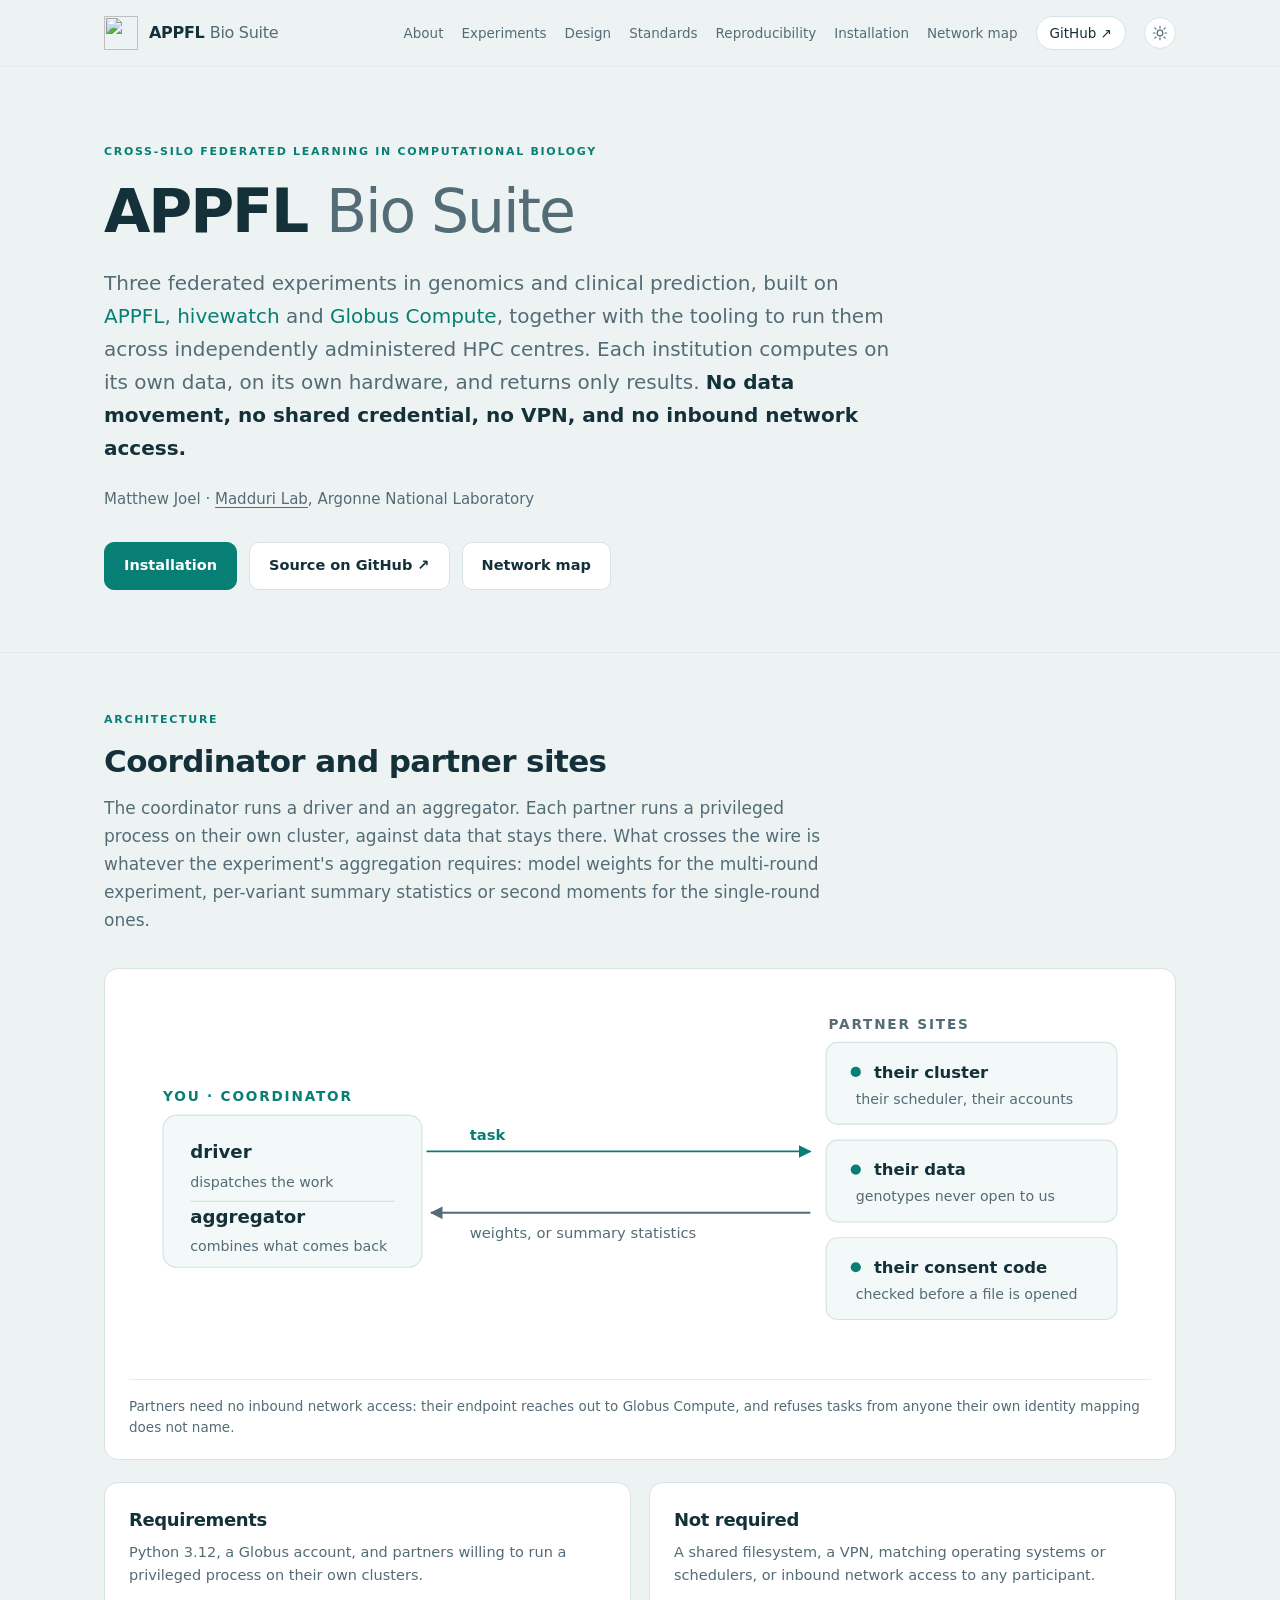
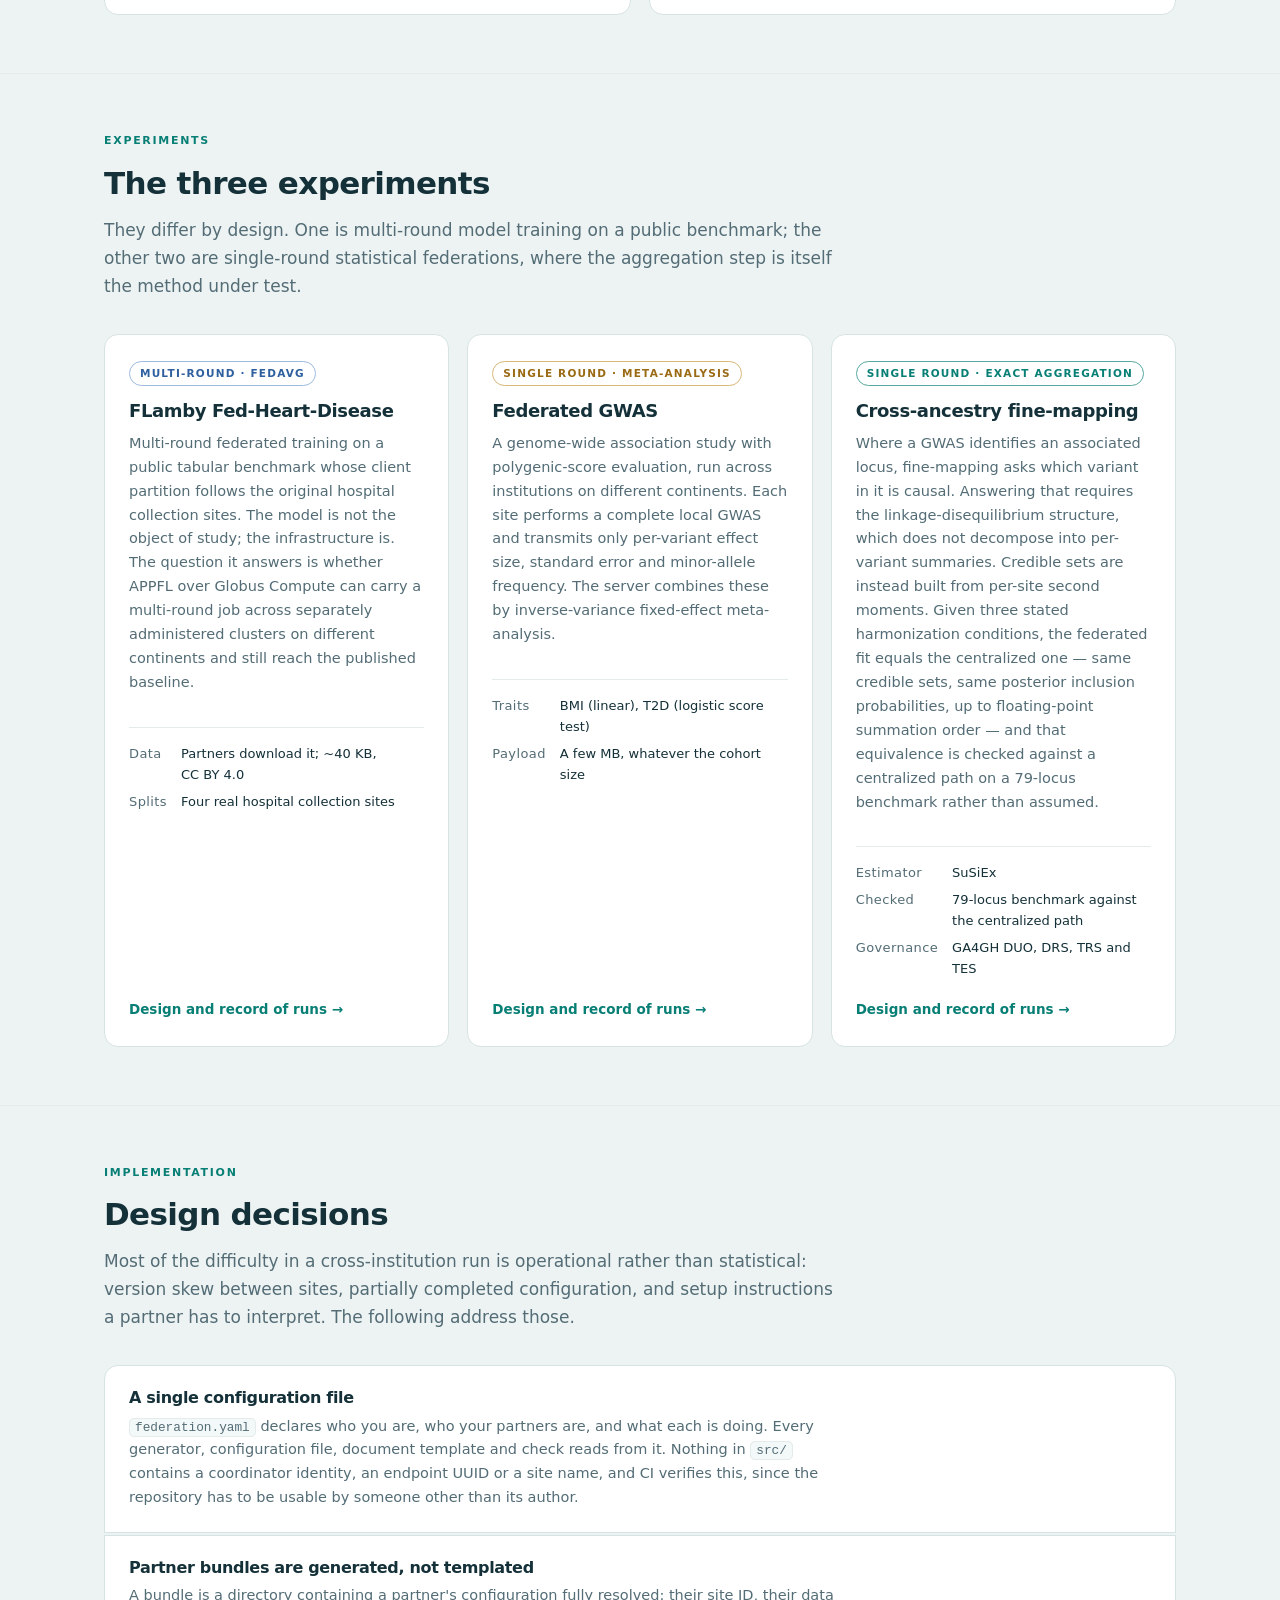
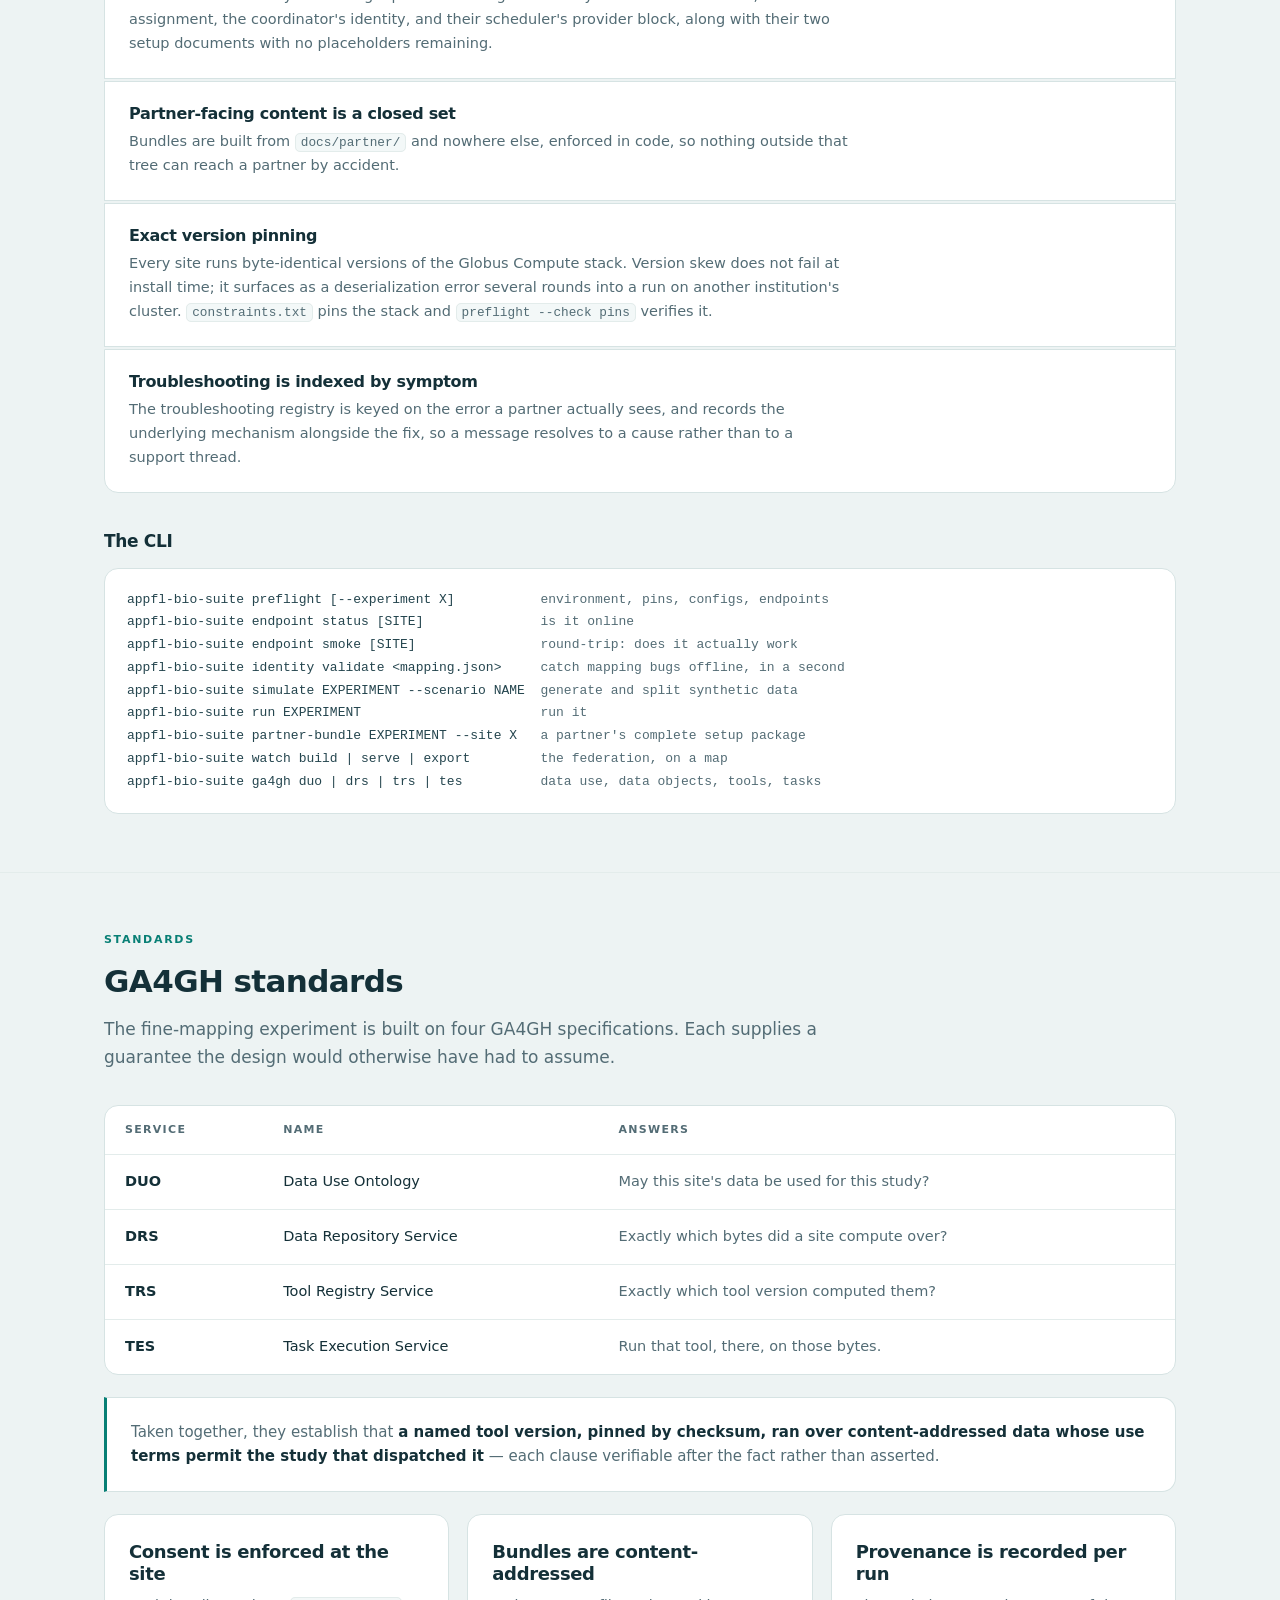
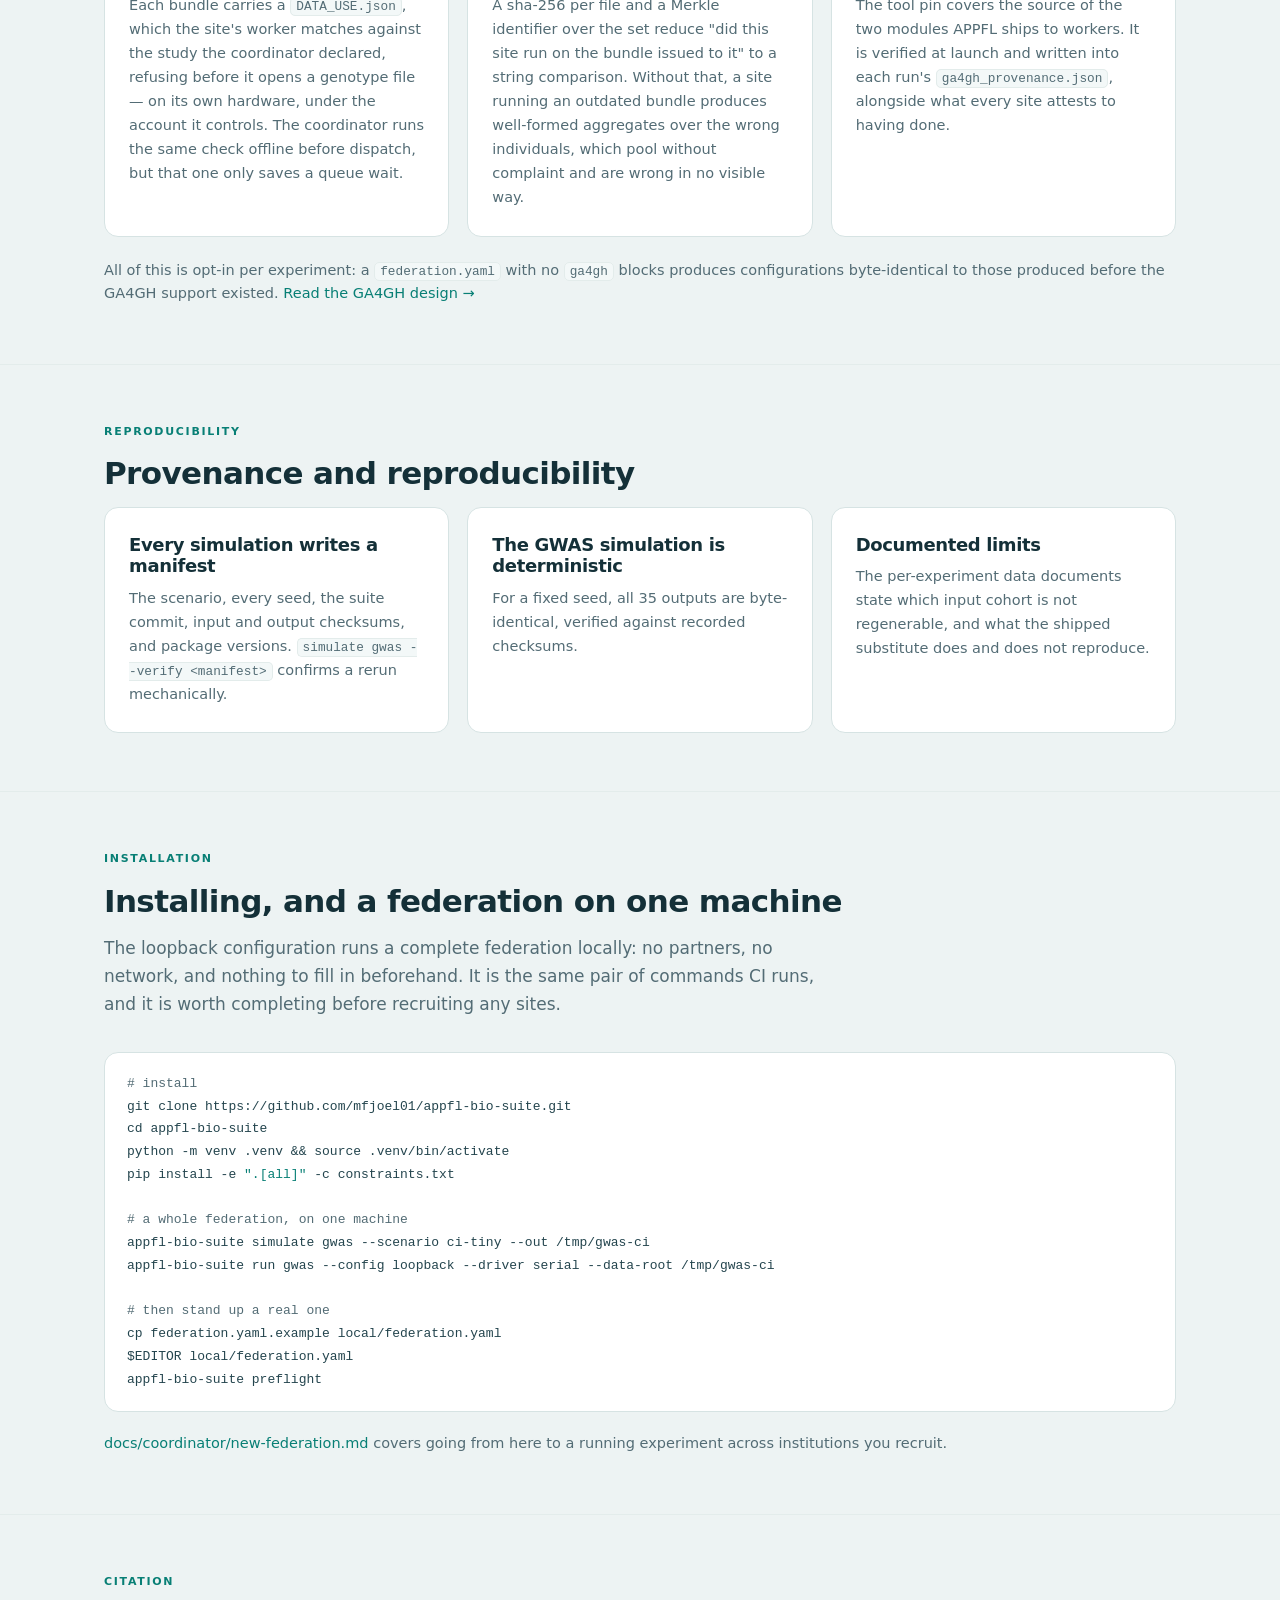
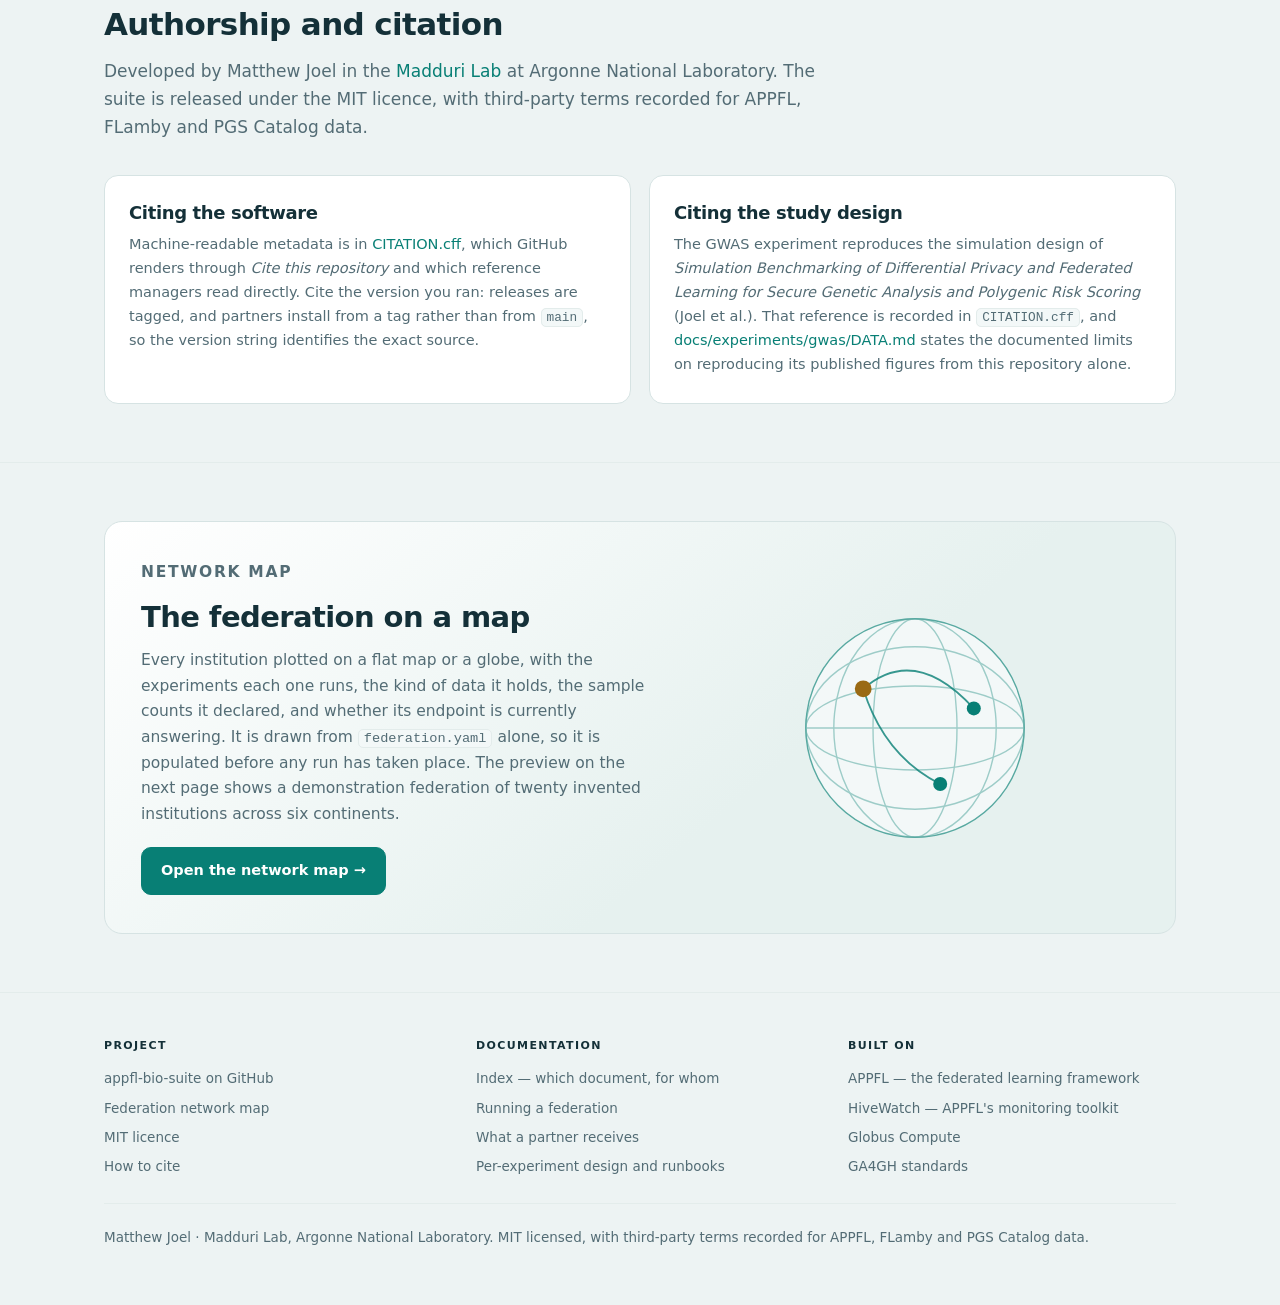
==== website/index.html @ de5ce9dc "Merge pull request #8 from mfjoel01/site-copy-and-nav Rewrite the site copy, name the author, and fi" ====
<!DOCTYPE html>
<html lang="en">
<head>
<meta charset="UTF-8">
<meta name="viewport" content="width=device-width, initial-scale=1">
<title>APPFL Bio Suite</title>
<meta name="description" content="Cross-silo federated learning experiments in computational biology. Institutions train on their own data, on their own hardware, and return only results.">
<meta property="og:title" content="APPFL Bio Suite">
<meta property="og:description" content="Cross-silo federated learning experiments in computational biology — federated GWAS, cross-ancestry fine-mapping, and a FLamby benchmark, across separately administered clusters.">
<meta property="og:type" content="website">
<link rel="icon" href="./assets/suite-logo.png">
<link rel="stylesheet" href="./assets/site.css">
<script>
  /* Resolve the theme before first paint: an explicit choice, else the OS preference.
     Inline and synchronous on purpose -- a deferred script would paint dark first. */
  (function () {
    var stored = null;
    try { stored = localStorage.getItem('appfl-bio-suite:theme'); } catch (e) {}
    document.documentElement.dataset.theme =
      stored === 'light' || stored === 'dark' ? stored
        : window.matchMedia('(prefers-color-scheme: light)').matches ? 'light' : 'dark';
  })();
</script>
<script src="./assets/site.js" defer></script>
</head>
<body>

<header class="site-header">
  <div class="wrap">
    <a class="brand" href="./">
      <img src="./assets/suite-logo.png" alt="" width="34" height="34">
      <b>APPFL <span>Bio Suite</span></b>
    </a>
    <nav class="site-nav" aria-label="Main">
      <a href="#about">About</a>
      <a href="#experiments">Experiments</a>
      <a href="#design">Design</a>
      <a href="#standards">Standards</a>
      <a href="#reproducibility">Reproducibility</a>
      <a href="#quickstart">Installation</a>
      <a href="./network.html" data-spy="map-teaser">Network map</a>
      <a class="nav-repo" href="https://github.com/mfjoel01/appfl-bio-suite">GitHub ↗</a>
      <button id="theme-toggle" class="theme-toggle" type="button" aria-label="Switch to light theme" title="Switch to light theme" aria-pressed="false">
        <svg class="icon-moon" viewBox="0 0 24 24" fill="none" stroke="currentColor" stroke-width="1.8" stroke-linecap="round" stroke-linejoin="round" aria-hidden="true"><path d="M21 12.8A9 9 0 1 1 11.2 3a7 7 0 0 0 9.8 9.8z"/></svg>
        <svg class="icon-sun" viewBox="0 0 24 24" fill="none" stroke="currentColor" stroke-width="1.8" stroke-linecap="round" stroke-linejoin="round" aria-hidden="true"><circle cx="12" cy="12" r="4.2"/><path d="M12 2v2.6M12 19.4V22M4.2 4.2l1.9 1.9M17.9 17.9l1.9 1.9M2 12h2.6M19.4 12H22M4.2 19.8l1.9-1.9M17.9 6.1l1.9-1.9"/></svg>
      </button>
    </nav>
  </div>
</header>

<main>

<section class="hero">
  <div class="wrap">
    <p class="eyebrow">Cross-silo federated learning in computational biology</p>
    <h1>APPFL <span>Bio Suite</span></h1>
    <p class="lead">
      Three federated experiments in genomics and clinical prediction, built on
      <a href="https://github.com/APPFL/APPFL">APPFL</a>,
      <a href="https://github.com/APPFL/hivewatch">hivewatch</a> and
      <a href="https://www.globus.org/compute">Globus&nbsp;Compute</a>, together with the
      tooling to run them across independently administered HPC centres. Each institution
      computes on its own data, on its own hardware, and returns only results.
      <strong>No data movement, no shared credential, no VPN, and no inbound network
      access.</strong>
    </p>

    <p class="byline">
      Matthew Joel · <a href="https://lab.madduri.us/">Madduri Lab</a>, Argonne National
      Laboratory
    </p>

    <div class="cta-row">
      <a class="btn btn-primary" href="#quickstart">Installation</a>
      <a class="btn" href="https://github.com/mfjoel01/appfl-bio-suite">Source on GitHub ↗</a>
      <a class="btn" href="./network.html">Network map</a>
    </div>
  </div>
</section>

<section id="about">
  <div class="wrap">
    <p class="eyebrow">Architecture</p>
    <h2 class="section-title">Coordinator and partner sites</h2>
    <p class="section-lead">
      The coordinator runs a driver and an aggregator. Each partner runs a privileged
      process on their own cluster, against data that stays there. What crosses the wire is
      whatever the experiment's aggregation requires: model weights for the multi-round
      experiment, per-variant summary statistics or second moments for the single-round
      ones.
    </p>

    <figure class="figure">
      <svg viewBox="0 0 900 320" role="img" aria-labelledby="arch-title arch-desc">
        <title id="arch-title">Federation architecture</title>
        <desc id="arch-desc">A coordinator running a driver and an aggregator dispatches
          tasks to three partner sites. Each site computes on its own data on its own
          cluster and returns only weights or summary statistics. No raw data is
          returned.</desc>

        <!-- coordinator -->
        <text x="30" y="92" fill="var(--accent)" font-size="12" font-weight="600" letter-spacing="1.6">YOU · COORDINATOR</text>
        <rect x="30" y="104" width="228" height="134" rx="12" fill="var(--surface-2)" stroke="var(--border)"/>
        <text x="54" y="142" fill="var(--text)" font-size="16" font-weight="600">driver</text>
        <text x="54" y="167" fill="var(--muted)" font-size="12.5">dispatches the work</text>
        <line x1="54" y1="180" x2="234" y2="180" stroke="var(--border)"/>
        <text x="54" y="199" fill="var(--text)" font-size="16" font-weight="600">aggregator</text>
        <text x="54" y="224" fill="var(--muted)" font-size="12.5">combines what comes back</text>

        <!-- flows -->
        <g stroke="var(--accent)" stroke-width="1.6" fill="none">
          <path d="M262 136 H600" marker-end="url(#arrow-fwd)"/>
        </g>
        <text x="300" y="126" fill="var(--accent)" font-size="13" font-weight="600">task</text>

        <g stroke="var(--muted)" stroke-width="1.6" fill="none">
          <path d="M600 190 H266" marker-end="url(#arrow-back)"/>
        </g>
        <text x="300" y="212" fill="var(--muted)" font-size="13">weights, or summary statistics</text>

        <defs>
          <marker id="arrow-fwd" viewBox="0 0 10 10" refX="9" refY="5" markerWidth="7" markerHeight="7" orient="auto-start-reverse">
            <path d="M0 0 L10 5 L0 10 z" fill="var(--accent)" stroke="none"/>
          </marker>
          <marker id="arrow-back" viewBox="0 0 10 10" refX="9" refY="5" markerWidth="7" markerHeight="7" orient="auto-start-reverse">
            <path d="M0 0 L10 5 L0 10 z" fill="var(--muted)" stroke="none"/>
          </marker>
        </defs>

        <!-- partner sites -->
        <text x="616" y="28" fill="var(--muted)" font-size="12" font-weight="600" letter-spacing="1.6">PARTNER SITES</text>
        <rect x="614" y="40" width="256" height="72" rx="10" fill="var(--surface-2)" stroke="var(--border)"/>
        <circle cx="640" cy="66" r="4.5" fill="var(--accent)"/>
        <text x="656" y="71" fill="var(--text)" font-size="14.5" font-weight="600">their cluster</text>
        <text x="640" y="94" fill="var(--muted)" font-size="12.5">their scheduler, their accounts</text>

        <rect x="614" y="126" width="256" height="72" rx="10" fill="var(--surface-2)" stroke="var(--border)"/>
        <circle cx="640" cy="152" r="4.5" fill="var(--accent)"/>
        <text x="656" y="157" fill="var(--text)" font-size="14.5" font-weight="600">their data</text>
        <text x="640" y="180" fill="var(--muted)" font-size="12.5">genotypes never open to us</text>

        <rect x="614" y="212" width="256" height="72" rx="10" fill="var(--surface-2)" stroke="var(--border)"/>
        <circle cx="640" cy="238" r="4.5" fill="var(--accent)"/>
        <text x="656" y="243" fill="var(--text)" font-size="14.5" font-weight="600">their consent code</text>
        <text x="640" y="266" fill="var(--muted)" font-size="12.5">checked before a file is opened</text>
      </svg>
      <figcaption>
        Partners need no inbound network access: their endpoint reaches out to Globus
        Compute, and refuses tasks from anyone their own identity mapping does not name.
      </figcaption>
    </figure>

    <div class="grid grid-2" style="margin-top:22px">
      <div class="card">
        <h3>Requirements</h3>
        <p>Python&nbsp;3.12, a Globus account, and partners willing to run a privileged
          process on their own clusters.</p>
      </div>
      <div class="card">
        <h3>Not required</h3>
        <p>A shared filesystem, a VPN, matching operating systems or schedulers, or inbound
          network access to any participant.</p>
      </div>
    </div>
  </div>
</section>

<section id="experiments">
  <div class="wrap">
    <p class="eyebrow">Experiments</p>
    <h2 class="section-title">The three experiments</h2>
    <p class="section-lead">
      They differ by design. One is multi-round model training on a public benchmark; the
      other two are single-round statistical federations, where the aggregation step is
      itself the method under test.
    </p>

    <div class="grid grid-3">

      <article class="card">
        <span class="tag alt2">Multi-round · FedAvg</span>
        <h3>FLamby Fed-Heart-Disease</h3>
        <p>
          Multi-round federated training on a public tabular benchmark whose client
          partition follows the original hospital collection sites. The model is not the
          object of study; the infrastructure is. The question it answers is whether APPFL
          over Globus Compute can carry a multi-round job across separately administered
          clusters on different continents and still reach the published baseline.
        </p>
        <dl>
          <dt>Data</dt><dd>Partners download it; ~40&nbsp;KB, CC&nbsp;BY&nbsp;4.0</dd>
          <dt>Splits</dt><dd>Four real hospital collection sites</dd>
        </dl>
        <a class="card-link" href="https://github.com/mfjoel01/appfl-bio-suite/blob/main/docs/experiments/flamby-heart-disease/ABOUT.md">Design and record of runs →</a>
      </article>

      <article class="card">
        <span class="tag alt">Single round · Meta-analysis</span>
        <h3>Federated GWAS</h3>
        <p>
          A genome-wide association study with polygenic-score evaluation, run across
          institutions on different continents. Each site performs a complete local GWAS and
          transmits only per-variant effect size, standard error and minor-allele frequency.
          The server combines these by inverse-variance fixed-effect meta-analysis.
        </p>
        <dl>
          <dt>Traits</dt><dd>BMI (linear), T2D (logistic score test)</dd>
          <dt>Payload</dt><dd>A few MB, whatever the cohort size</dd>
        </dl>
        <a class="card-link" href="https://github.com/mfjoel01/appfl-bio-suite/blob/main/docs/experiments/gwas/ABOUT.md">Design and record of runs →</a>
      </article>

      <article class="card">
        <span class="tag">Single round · Exact aggregation</span>
        <h3>Cross-ancestry fine-mapping</h3>
        <p>
          Where a GWAS identifies an associated locus, fine-mapping asks which variant in
          it is causal. Answering that requires the linkage-disequilibrium structure, which
          does not decompose into per-variant summaries. Credible sets are instead built
          from per-site second moments. Given three stated harmonization conditions, the
          federated fit equals the centralized one — same credible sets, same posterior
          inclusion probabilities, up to floating-point summation order — and that
          equivalence is checked against a centralized path on a 79-locus benchmark rather
          than assumed.
        </p>
        <dl>
          <dt>Estimator</dt><dd>SuSiEx</dd>
          <dt>Checked</dt><dd>79-locus benchmark against the centralized path</dd>
          <dt>Governance</dt><dd>GA4GH DUO, DRS, TRS and TES</dd>
        </dl>
        <a class="card-link" href="https://github.com/mfjoel01/appfl-bio-suite/blob/main/docs/experiments/fine-mapping/ABOUT.md">Design and record of runs →</a>
      </article>

    </div>
  </div>
</section>

<section id="design">
  <div class="wrap">
    <p class="eyebrow">Implementation</p>
    <h2 class="section-title">Design decisions</h2>
    <p class="section-lead">
      Most of the difficulty in a cross-institution run is operational rather than
      statistical: version skew between sites, partially completed configuration, and setup
      instructions a partner has to interpret. The following address those.
    </p>

    <div class="points">
      <div>
        <h3>A single configuration file</h3>
        <p><code>federation.yaml</code> declares who you are, who your partners are, and what
          each is doing. Every generator, configuration file, document template and check
          reads from it. Nothing in <code>src/</code> contains a coordinator identity, an
          endpoint UUID or a site name, and CI verifies this, since the repository has to be
          usable by someone other than its author.</p>
      </div>
      <div>
        <h3>Partner bundles are generated, not templated</h3>
        <p>A bundle is a directory containing a partner's configuration fully resolved:
          their site ID, their data assignment, the coordinator's identity, and their
          scheduler's provider block, along with their two setup documents with no
          placeholders remaining.</p>
      </div>
      <div>
        <h3>Partner-facing content is a closed set</h3>
        <p>Bundles are built from <code>docs/partner/</code> and nowhere else, enforced in
          code, so nothing outside that tree can reach a partner by accident.</p>
      </div>
      <div>
        <h3>Exact version pinning</h3>
        <p>Every site runs byte-identical versions of the Globus Compute stack. Version skew
          does not fail at install time; it surfaces as a deserialization error several
          rounds into a run on another institution's cluster. <code>constraints.txt</code>
          pins the stack and <code>preflight --check pins</code> verifies it.</p>
      </div>
      <div>
        <h3>Troubleshooting is indexed by symptom</h3>
        <p>The troubleshooting registry is keyed on the error a partner actually sees, and
          records the underlying mechanism alongside the fix, so a message resolves to a
          cause rather than to a support thread.</p>
      </div>
    </div>

    <h3 style="margin:38px 0 16px;font-size:17px">The CLI</h3>
    <pre><code>appfl-bio-suite preflight [--experiment X]           <span class="c">environment, pins, configs, endpoints</span>
appfl-bio-suite endpoint status [SITE]               <span class="c">is it online</span>
appfl-bio-suite endpoint smoke [SITE]                <span class="c">round-trip: does it actually work</span>
appfl-bio-suite identity validate &lt;mapping.json&gt;     <span class="c">catch mapping bugs offline, in a second</span>
appfl-bio-suite simulate EXPERIMENT --scenario NAME  <span class="c">generate and split synthetic data</span>
appfl-bio-suite run EXPERIMENT                       <span class="c">run it</span>
appfl-bio-suite partner-bundle EXPERIMENT --site X   <span class="c">a partner&#x27;s complete setup package</span>
appfl-bio-suite watch build | serve | export         <span class="c">the federation, on a map</span>
appfl-bio-suite ga4gh duo | drs | trs | tes          <span class="c">data use, data objects, tools, tasks</span></code></pre>
  </div>
</section>

<section id="standards">
  <div class="wrap">
    <p class="eyebrow">Standards</p>
    <h2 class="section-title">GA4GH standards</h2>
    <p class="section-lead">
      The fine-mapping experiment is built on four GA4GH specifications. Each supplies a
      guarantee the design would otherwise have had to assume.
    </p>

    <div class="table-wrap">
      <table>
        <thead>
          <tr><th scope="col">Service</th><th scope="col">Name</th><th scope="col">Answers</th></tr>
        </thead>
        <tbody>
          <tr><td>DUO</td><td>Data Use Ontology</td><td class="q">May this site's data be used for this study?</td></tr>
          <tr><td>DRS</td><td>Data Repository Service</td><td class="q">Exactly which bytes did a site compute over?</td></tr>
          <tr><td>TRS</td><td>Tool Registry Service</td><td class="q">Exactly which tool version computed them?</td></tr>
          <tr><td>TES</td><td>Task Execution Service</td><td class="q">Run that tool, there, on those bytes.</td></tr>
        </tbody>
      </table>
    </div>

    <div class="callout" style="margin-top:22px">
      Taken together, they establish that <strong>a named tool version, pinned by checksum,
      ran over content-addressed data whose use terms permit the study that dispatched
      it</strong> — each clause verifiable after the fact rather than asserted.
    </div>

    <div class="grid grid-3" style="margin-top:22px">
      <div class="card">
        <h3>Consent is enforced at the site</h3>
        <p>Each bundle carries a <code>DATA_USE.json</code>, which the site's worker matches
          against the study the coordinator declared, refusing before it opens a genotype
          file — on its own hardware, under the account it controls. The coordinator runs
          the same check offline before dispatch, but that one only saves a queue wait.</p>
      </div>
      <div class="card">
        <h3>Bundles are content-addressed</h3>
        <p>A sha-256 per file and a Merkle identifier over the set reduce "did this site run
          on the bundle issued to it" to a string comparison. Without that, a site running
          an outdated bundle produces well-formed aggregates over the wrong individuals,
          which pool without complaint and are wrong in no visible way.</p>
      </div>
      <div class="card">
        <h3>Provenance is recorded per run</h3>
        <p>The tool pin covers the source of the two modules APPFL ships to workers. It is
          verified at launch and written into each run's
          <code>ga4gh_provenance.json</code>, alongside what every site attests to having
          done.</p>
      </div>
    </div>

    <p style="margin-top:22px;color:var(--muted);font-size:14.5px">
      All of this is opt-in per experiment: a <code>federation.yaml</code> with no
      <code>ga4gh</code> blocks produces configurations byte-identical to those produced
      before the GA4GH support existed.
      <a href="https://github.com/mfjoel01/appfl-bio-suite/blob/main/docs/coordinator/ga4gh.md">Read the GA4GH design →</a>
    </p>
  </div>
</section>

<section id="reproducibility">
  <div class="wrap">
    <p class="eyebrow">Reproducibility</p>
    <h2 class="section-title">Provenance and reproducibility</h2>

    <div class="grid grid-3">
      <div class="card">
        <h3>Every simulation writes a manifest</h3>
        <p>The scenario, every seed, the suite commit, input and output checksums, and
          package versions. <code>simulate gwas --verify &lt;manifest&gt;</code> confirms a
          rerun mechanically.</p>
      </div>
      <div class="card">
        <h3>The GWAS simulation is deterministic</h3>
        <p>For a fixed seed, all 35 outputs are byte-identical, verified against recorded
          checksums.</p>
      </div>
      <div class="card">
        <h3>Documented limits</h3>
        <p>The per-experiment data documents state which input cohort is not regenerable,
          and what the shipped substitute does and does not reproduce.</p>
      </div>
    </div>
  </div>
</section>


<section id="quickstart">
  <div class="wrap">
    <p class="eyebrow">Installation</p>
    <h2 class="section-title">Installing, and a federation on one machine</h2>
    <p class="section-lead">
      The loopback configuration runs a complete federation locally: no partners, no
      network, and nothing to fill in beforehand. It is the same pair of commands CI runs,
      and it is worth completing before recruiting any sites.
    </p>

    <pre><code><span class="c"># install</span>
git clone https://github.com/mfjoel01/appfl-bio-suite.git
cd appfl-bio-suite
python -m venv .venv &amp;&amp; source .venv/bin/activate
pip install -e <span class="k">".[all]"</span> -c constraints.txt

<span class="c"># a whole federation, on one machine</span>
appfl-bio-suite simulate gwas --scenario ci-tiny --out /tmp/gwas-ci
appfl-bio-suite run gwas --config loopback --driver serial --data-root /tmp/gwas-ci

<span class="c"># then stand up a real one</span>
cp federation.yaml.example local/federation.yaml
$EDITOR local/federation.yaml
appfl-bio-suite preflight</code></pre>

    <p style="margin-top:20px;color:var(--muted);font-size:14.5px">
      <a href="https://github.com/mfjoel01/appfl-bio-suite/blob/main/docs/coordinator/new-federation.md">docs/coordinator/new-federation.md</a>
      covers going from here to a running experiment across institutions you recruit.
    </p>
  </div>
</section>

<section id="citation">
  <div class="wrap">
    <p class="eyebrow">Citation</p>
    <h2 class="section-title">Authorship and citation</h2>
    <p class="section-lead">
      Developed by Matthew Joel in the <a href="https://lab.madduri.us/">Madduri Lab</a> at
      Argonne National Laboratory. The suite is released under the MIT licence, with
      third-party terms recorded for APPFL, FLamby and PGS Catalog data.
    </p>

    <div class="grid grid-2">
      <div class="card">
        <h3>Citing the software</h3>
        <p>Machine-readable metadata is in
          <a href="https://github.com/mfjoel01/appfl-bio-suite/blob/main/CITATION.cff">CITATION.cff</a>,
          which GitHub renders through <em>Cite this repository</em> and which reference
          managers read directly. Cite the version you ran: releases are tagged, and
          partners install from a tag rather than from <code>main</code>, so the version
          string identifies the exact source.</p>
      </div>
      <div class="card">
        <h3>Citing the study design</h3>
        <p>The GWAS experiment reproduces the simulation design of <em>Simulation
          Benchmarking of Differential Privacy and Federated Learning for Secure Genetic
          Analysis and Polygenic Risk Scoring</em> (Joel et al.). That reference is
          recorded in <code>CITATION.cff</code>, and
          <a href="https://github.com/mfjoel01/appfl-bio-suite/blob/main/docs/experiments/gwas/DATA.md">docs/experiments/gwas/DATA.md</a>
          states the documented limits on reproducing its published figures from this
          repository alone.</p>
      </div>
    </div>
  </div>
</section>

<section id="map-teaser">
  <div class="wrap">
    <div class="teaser">
      <div>
        <p class="eyebrow">Network map</p>
        <h2>The federation on a map</h2>
        <p>
          Every institution plotted on a flat map or a globe, with the experiments each one
          runs, the kind of data it holds, the sample counts it declared, and whether its
          endpoint is currently answering. It is drawn from <code>federation.yaml</code>
          alone, so it is populated before any run has taken place. The preview on the next
          page shows a demonstration federation of twenty invented institutions across six
          continents.
        </p>
        <p style="margin-top:20px">
          <a class="btn btn-primary" href="./network.html">Open the network map →</a>
        </p>
      </div>
      <div class="teaser-art">
        <svg viewBox="0 0 200 200" role="img" aria-label="A globe with three connected sites">
          <circle cx="100" cy="100" r="78" fill="var(--surface-2)" stroke="var(--accent-dim)"/>
          <g fill="none" stroke="var(--accent-dim)" stroke-width="1" opacity=".55">
            <ellipse cx="100" cy="100" rx="78" ry="30"/>
            <ellipse cx="100" cy="100" rx="78" ry="58"/>
            <ellipse cx="100" cy="100" rx="30" ry="78"/>
            <ellipse cx="100" cy="100" rx="58" ry="78"/>
            <line x1="22" y1="100" x2="178" y2="100"/>
          </g>
          <g fill="none" stroke="var(--accent)" stroke-width="1.3" opacity=".8">
            <path d="M63 72 Q100 40 142 86"/>
            <path d="M63 72 Q78 120 118 140"/>
          </g>
          <circle cx="63" cy="72" r="6" fill="var(--amber)"/>
          <circle cx="142" cy="86" r="5" fill="var(--accent)"/>
          <circle cx="118" cy="140" r="5" fill="var(--accent)"/>
        </svg>
      </div>
    </div>
  </div>
</section>

</main>

<footer class="site-footer">
  <div class="wrap">
    <div class="foot-col">
      <h4>Project</h4>
      <ul>
        <li><a href="https://github.com/mfjoel01/appfl-bio-suite">appfl-bio-suite on GitHub</a></li>
        <li><a href="./network.html">Federation network map</a></li>
        <li><a href="https://github.com/mfjoel01/appfl-bio-suite/blob/main/LICENSE">MIT licence</a></li>
        <li><a href="#citation">How to cite</a></li>
      </ul>
    </div>
    <div class="foot-col">
      <h4>Documentation</h4>
      <ul>
        <li><a href="https://github.com/mfjoel01/appfl-bio-suite/blob/main/docs/README.md">Index — which document, for whom</a></li>
        <li><a href="https://github.com/mfjoel01/appfl-bio-suite/tree/main/docs/coordinator">Running a federation</a></li>
        <li><a href="https://github.com/mfjoel01/appfl-bio-suite/tree/main/docs/partner">What a partner receives</a></li>
        <li><a href="https://github.com/mfjoel01/appfl-bio-suite/tree/main/docs/experiments">Per-experiment design and runbooks</a></li>
      </ul>
    </div>
    <div class="foot-col">
      <h4>Built on</h4>
      <ul>
        <li><a href="https://github.com/APPFL/APPFL">APPFL — the federated learning framework</a></li>
        <li><a href="https://github.com/APPFL/hivewatch">HiveWatch — APPFL's monitoring toolkit</a></li>
        <li><a href="https://www.globus.org/compute">Globus Compute</a></li>
        <li><a href="https://www.ga4gh.org/">GA4GH standards</a></li>
      </ul>
    </div>
    <p class="colophon">
      Matthew Joel · <a href="https://lab.madduri.us/">Madduri Lab</a>, Argonne National
      Laboratory. MIT licensed, with third-party terms recorded for APPFL, FLamby and PGS
      Catalog data.
    </p>
  </div>
</footer>

</body>
</html>
---- website/assets/site.css ----
/* appfl-bio-suite project site.
   Both palettes are the federation viewer's own, so the landing page and the embedded
   map read as the same piece of software in either theme.

   Dark is the default and light is an explicit [data-theme="light"], rather than a
   prefers-color-scheme media block: an inline script in each page's <head> resolves the
   stored choice or the OS preference into that attribute before first paint, which is
   what keeps the tokens in one copy and the page from flashing the wrong theme. */

:root {
  color-scheme: dark;
  --bg: #081219;
  --surface: #101d26;
  --surface-2: #16242e;
  --border: #25343e;
  --border-soft: #1b2932;
  --text: #e1edf0;
  --muted: #93a8b3;
  --accent: #50d9c7;
  --accent-dim: #2f8f85;
  --amber: #f5bd66;
  --blue: #669fe0;
  --measure: 1120px;
  --radius: 14px;
  --font: system-ui, -apple-system, BlinkMacSystemFont, 'Segoe UI', sans-serif;
  --mono: ui-monospace, SFMono-Regular, 'SF Mono', Menlo, Consolas, monospace;

  --code-text: #cfe3e6;
  --on-accent: #05171b;
  --accent-hover: #6ce6d5;
  --header-bg: rgba(8, 18, 25, .88);
  --teaser-bg: linear-gradient(140deg, #0e1f28, #0a1620 62%);
  --tag-alt-border: #7a6034;
  --tag-alt2-border: #3b587d;
}

:root[data-theme="light"] {
  color-scheme: light;
  --bg: #edf3f3;
  --surface: #ffffff;
  --surface-2: #f3f8f8;
  --border: #d6e3e3;
  --border-soft: #e3eceb;
  --text: #143038;
  --muted: #536c75;
  --accent: #087f75;
  --accent-dim: #58a9a1;
  --amber: #9a6a14;
  --blue: #2e5f9e;

  --code-text: #24454e;
  --on-accent: #ffffff;
  --accent-hover: #0a9d90;
  --header-bg: rgba(237, 243, 243, .9);
  --teaser-bg: linear-gradient(140deg, #ffffff, #e6f1ef 62%);
  --tag-alt-border: #d8b877;
  --tag-alt2-border: #9dbbdf;
}

*, *::before, *::after { box-sizing: border-box; }

html { scroll-behavior: smooth; scroll-padding-top: 88px; }
@media (prefers-reduced-motion: reduce) {
  html { scroll-behavior: auto; }
  *, *::before, *::after { animation: none !important; transition: none !important; }
}

body {
  margin: 0;
  background: var(--bg);
  color: var(--text);
  font-family: var(--font);
  font-size: 16px;
  line-height: 1.65;
  -webkit-font-smoothing: antialiased;
}

a { color: var(--accent); text-decoration: none; }
a:hover { text-decoration: underline; }
a:focus-visible, button:focus-visible, summary:focus-visible {
  outline: 2px solid var(--accent);
  outline-offset: 3px;
  border-radius: 4px;
}

h1, h2, h3 { line-height: 1.2; letter-spacing: -.02em; margin: 0; }
p { margin: 0 0 1.1em; }
p:last-child { margin-bottom: 0; }

code {
  font-family: var(--mono);
  font-size: .88em;
  background: var(--surface-2);
  border: 1px solid var(--border-soft);
  border-radius: 5px;
  padding: 1px 5px;
}

pre {
  margin: 0;
  overflow-x: auto;
  background: var(--surface);
  border: 1px solid var(--border);
  border-radius: var(--radius);
  padding: 20px 22px;
  font-family: var(--mono);
  font-size: 13px;
  line-height: 1.75;
  color: var(--code-text);
  -webkit-overflow-scrolling: touch;
}
pre code { background: none; border: 0; padding: 0; font-size: inherit; }
pre .c { color: var(--muted); }
pre .k { color: var(--accent); }

.wrap { max-width: var(--measure); margin: 0 auto; padding: 0 24px; }
.sr-only {
  position: absolute; width: 1px; height: 1px; padding: 0; margin: -1px;
  overflow: hidden; clip: rect(0 0 0 0); white-space: nowrap; border: 0;
}

/* --- header ------------------------------------------------------------- */

.site-header {
  position: sticky;
  top: 0;
  z-index: 50;
  background: var(--header-bg);
  backdrop-filter: blur(10px);
  border-bottom: 1px solid var(--border-soft);
}
.site-header .wrap {
  display: flex;
  align-items: center;
  flex-wrap: wrap;
  gap: 6px 22px;
  min-height: 66px;
  padding-top: 8px;
  padding-bottom: 8px;
}
.brand { display: flex; align-items: center; gap: 11px; color: var(--text); flex-shrink: 0; }
.brand:hover { text-decoration: none; }
.brand img { display: block; width: 34px; height: 34px; object-fit: contain; }
.brand b { font-size: 16px; font-weight: 700; letter-spacing: -.3px; }
.brand b span { font-weight: 400; color: var(--muted); }

.site-nav { display: flex; align-items: center; gap: 8px 18px; margin-left: auto; flex-wrap: wrap; }
.site-nav a { color: var(--muted); font-size: 13.5px; font-weight: 500; position: relative; padding: 4px 0; }
.site-nav a:hover { color: var(--text); text-decoration: none; }
/* "page" is the cross-page current item; "location" is the section being read, set by
   the scroll spy in site.js. Both are marked, so the underline is never the only cue. */
.site-nav a[aria-current] { color: var(--accent); font-weight: 600; }
.site-nav a[aria-current]::after {
  content: '';
  position: absolute;
  left: 0;
  right: 0;
  bottom: -2px;
  height: 2px;
  border-radius: 2px;
  background: var(--accent);
}
.site-nav .nav-repo[aria-current]::after { display: none; }
.site-nav .nav-repo {
  color: var(--text);
  border: 1px solid var(--border);
  border-radius: 999px;
  padding: 5px 13px;
  background: var(--surface);
}
.site-nav .nav-repo:hover { border-color: var(--accent-dim); color: var(--accent); }

.theme-toggle {
  display: inline-flex;
  align-items: center;
  justify-content: center;
  width: 32px;
  height: 32px;
  padding: 0;
  flex-shrink: 0;
  border: 1px solid var(--border);
  border-radius: 50%;
  background: var(--surface);
  color: var(--muted);
  line-height: 1;
  font-size: 15px;
}
.theme-toggle:hover { color: var(--accent); border-color: var(--accent-dim); }
.theme-toggle svg { width: 16px; height: 16px; display: block; }
/* One button, two glyphs: each theme shows the one you would switch TO. */
.theme-toggle .icon-sun { display: none; }
:root[data-theme="light"] .theme-toggle .icon-sun { display: block; }
:root[data-theme="light"] .theme-toggle .icon-moon { display: none; }

/* --- sections ----------------------------------------------------------- */

section { padding: 58px 0; border-top: 1px solid var(--border-soft); }
section:first-of-type { border-top: 0; }

.eyebrow {
  font-size: 11px;
  font-weight: 600;
  letter-spacing: 1.7px;
  text-transform: uppercase;
  color: var(--accent);
  margin: 0 0 14px;
}
.section-title { font-size: clamp(24px, 3.4vw, 31px); margin-bottom: 14px; }
.section-lead { color: var(--muted); font-size: 17px; max-width: 68ch; margin-bottom: 34px; }

/* --- hero --------------------------------------------------------------- */

.hero { padding: 76px 0 62px; }
.hero h1 { font-size: clamp(36px, 6.4vw, 60px); letter-spacing: -.035em; margin-bottom: 20px; }
.hero h1 span { color: var(--muted); font-weight: 400; }
.hero .lead { font-size: clamp(17px, 2.2vw, 20px); color: var(--muted); max-width: 62ch; }
.hero .lead strong { color: var(--text); font-weight: 600; }

.byline { margin-top: 22px; color: var(--muted); font-size: 15px; }
.byline a { color: var(--muted); text-decoration: underline; text-underline-offset: 3px; }
.byline a:hover { color: var(--accent); }

.cta-row { display: flex; flex-wrap: wrap; gap: 12px; margin-top: 30px; }
.btn {
  display: inline-flex;
  align-items: center;
  gap: 9px;
  border-radius: 10px;
  padding: 11px 19px;
  font-size: 14.5px;
  font-weight: 600;
  border: 1px solid var(--border);
  background: var(--surface);
  color: var(--text);
}
.btn:hover { text-decoration: none; border-color: var(--accent-dim); }
.btn-primary { background: var(--accent); border-color: var(--accent); color: var(--on-accent); }
.btn-primary:hover { background: var(--accent-hover); border-color: var(--accent-hover); }

/* --- diagram ------------------------------------------------------------ */

.figure {
  margin: 0;
  background: var(--surface);
  border: 1px solid var(--border);
  border-radius: var(--radius);
  padding: 28px 24px 20px;
}
.figure svg { display: block; width: 100%; height: auto; }
.figure figcaption {
  margin-top: 18px;
  padding-top: 16px;
  border-top: 1px solid var(--border-soft);
  color: var(--muted);
  font-size: 13.5px;
  line-height: 1.6;
}

/* --- cards -------------------------------------------------------------- */

.grid { display: grid; gap: 18px; }
.grid-2 { grid-template-columns: repeat(auto-fit, minmax(400px, 1fr)); }
.grid-3 { grid-template-columns: repeat(auto-fit, minmax(290px, 1fr)); }

.card {
  background: var(--surface);
  border: 1px solid var(--border);
  border-radius: var(--radius);
  padding: 26px 24px;
  display: flex;
  flex-direction: column;
}
.card h3 { font-size: 18px; margin-bottom: 10px; }
.card p { color: var(--muted); font-size: 14.5px; }
.card .tag {
  align-self: flex-start;
  font-size: 10.5px;
  font-weight: 600;
  letter-spacing: 1.2px;
  text-transform: uppercase;
  color: var(--accent);
  border: 1px solid var(--accent-dim);
  border-radius: 999px;
  padding: 3px 10px;
  margin-bottom: 14px;
}
.card .tag.alt { color: var(--amber); border-color: var(--tag-alt-border); }
.card .tag.alt2 { color: var(--blue); border-color: var(--tag-alt2-border); }
.card dl {
  margin: 16px 0 0;
  padding-top: 15px;
  border-top: 1px solid var(--border-soft);
  font-size: 13px;
  display: grid;
  grid-template-columns: auto 1fr;
  gap: 5px 14px;
}
.card dt { color: var(--muted); letter-spacing: .4px; }
.card dd { margin: 0; color: var(--text); }
.card .card-link { margin-top: auto; padding-top: 18px; font-size: 13.5px; font-weight: 600; }

/* --- prose list of design points ---------------------------------------- */

.points { display: grid; gap: 2px; margin: 0; padding: 0; }
.points > div {
  background: var(--surface);
  border: 1px solid var(--border);
  padding: 22px 24px;
}
.points > div:first-child { border-radius: var(--radius) var(--radius) 0 0; }
.points > div:last-child { border-radius: 0 0 var(--radius) var(--radius); }
.points h3 { font-size: 16px; margin-bottom: 7px; }
.points p { color: var(--muted); font-size: 14.5px; max-width: 78ch; }

/* --- table -------------------------------------------------------------- */

.table-wrap {
  border: 1px solid var(--border);
  border-radius: var(--radius);
  overflow-x: auto;
  background: var(--surface);
}
table { border-collapse: collapse; width: 100%; font-size: 14.5px; min-width: 520px; }
th, td { text-align: left; padding: 15px 20px; border-bottom: 1px solid var(--border-soft); }
tbody tr:last-child td { border-bottom: 0; }
th {
  font-size: 11px;
  letter-spacing: 1.3px;
  text-transform: uppercase;
  color: var(--muted);
  font-weight: 600;
}
td:first-child { font-weight: 600; white-space: nowrap; }
td.q { color: var(--muted); }

/* --- callout ------------------------------------------------------------ */

.callout {
  border: 1px solid var(--border);
  border-left: 3px solid var(--accent);
  border-radius: 0 var(--radius) var(--radius) 0;
  background: var(--surface);
  padding: 22px 24px;
  color: var(--muted);
  font-size: 15px;
}
.callout strong { color: var(--text); }

/* --- the network-map teaser --------------------------------------------- */

.teaser {
  display: grid;
  grid-template-columns: 1.15fr 1fr;
  gap: 34px;
  align-items: center;
  background: var(--teaser-bg);
  border: 1px solid var(--border);
  border-radius: 18px;
  padding: 38px 36px;
}
.teaser h2 { font-size: clamp(23px, 3vw, 29px); margin-bottom: 14px; }
.teaser p { color: var(--muted); font-size: 15.5px; }
.teaser .teaser-art { display: flex; justify-content: center; }
.teaser .teaser-art svg { width: 100%; max-width: 280px; height: auto; }

/* --- the embedded viewer ------------------------------------------------ */

.embed {
  border: 1px solid var(--border);
  border-radius: var(--radius);
  overflow: hidden;
  background: var(--surface);
}
.embed-bar {
  display: flex;
  align-items: center;
  gap: 10px;
  padding: 11px 16px;
  border-bottom: 1px solid var(--border);
  background: var(--surface-2);
  font-size: 12.5px;
  color: var(--muted);
}
.embed-bar .dots { display: flex; gap: 6px; }
.embed-bar .dots i { width: 9px; height: 9px; border-radius: 50%; background: var(--border); }
.embed-bar .spacer { margin-left: auto; }
.embed-bar a { font-weight: 600; font-size: 12.5px; }
.embed iframe {
  display: block;
  width: 100%;
  height: min(78vh, 760px);
  min-height: 460px;
  border: 0;
  background: var(--bg);
}
.embed-note { margin-top: 14px; color: var(--muted); font-size: 13.5px; }

/* --- footer ------------------------------------------------------------- */

.site-footer {
  border-top: 1px solid var(--border-soft);
  padding: 44px 0 56px;
  color: var(--muted);
  font-size: 13.5px;
}
.site-footer .wrap { display: flex; flex-wrap: wrap; gap: 26px 44px; }
.site-footer .foot-col { flex: 1 1 200px; }
.site-footer h4 {
  margin: 0 0 12px;
  font-size: 11px;
  letter-spacing: 1.4px;
  text-transform: uppercase;
  color: var(--text);
  font-weight: 600;
}
.site-footer ul { list-style: none; margin: 0; padding: 0; display: grid; gap: 7px; }
.site-footer a { color: var(--muted); }
.site-footer a:hover { color: var(--accent); }
.site-footer .colophon { flex: 1 1 100%; padding-top: 22px; border-top: 1px solid var(--border-soft); }

/* --- responsive --------------------------------------------------------- */

@media (max-width: 1000px) {
  .site-nav { gap: 8px 14px; font-size: 13px; }
}
@media (max-width: 860px) {
  .teaser { grid-template-columns: 1fr; padding: 30px 26px; }
  .teaser .teaser-art { order: -1; }
  .teaser .teaser-art svg { max-width: 190px; }
}
@media (max-width: 640px) {
  .wrap { padding: 0 18px; }
  section { padding: 46px 0; }
  .hero { padding: 54px 0 46px; }
  .site-header .wrap { gap: 10px 14px; min-height: 60px; }
  .site-nav { gap: 8px 14px; width: 100%; margin-left: 0; }
  .site-nav a { font-size: 13px; }
  .card, .points > div, .callout { padding: 20px 18px; }
  pre { padding: 16px; font-size: 12px; }
  .embed iframe { height: 72vh; min-height: 420px; }
}
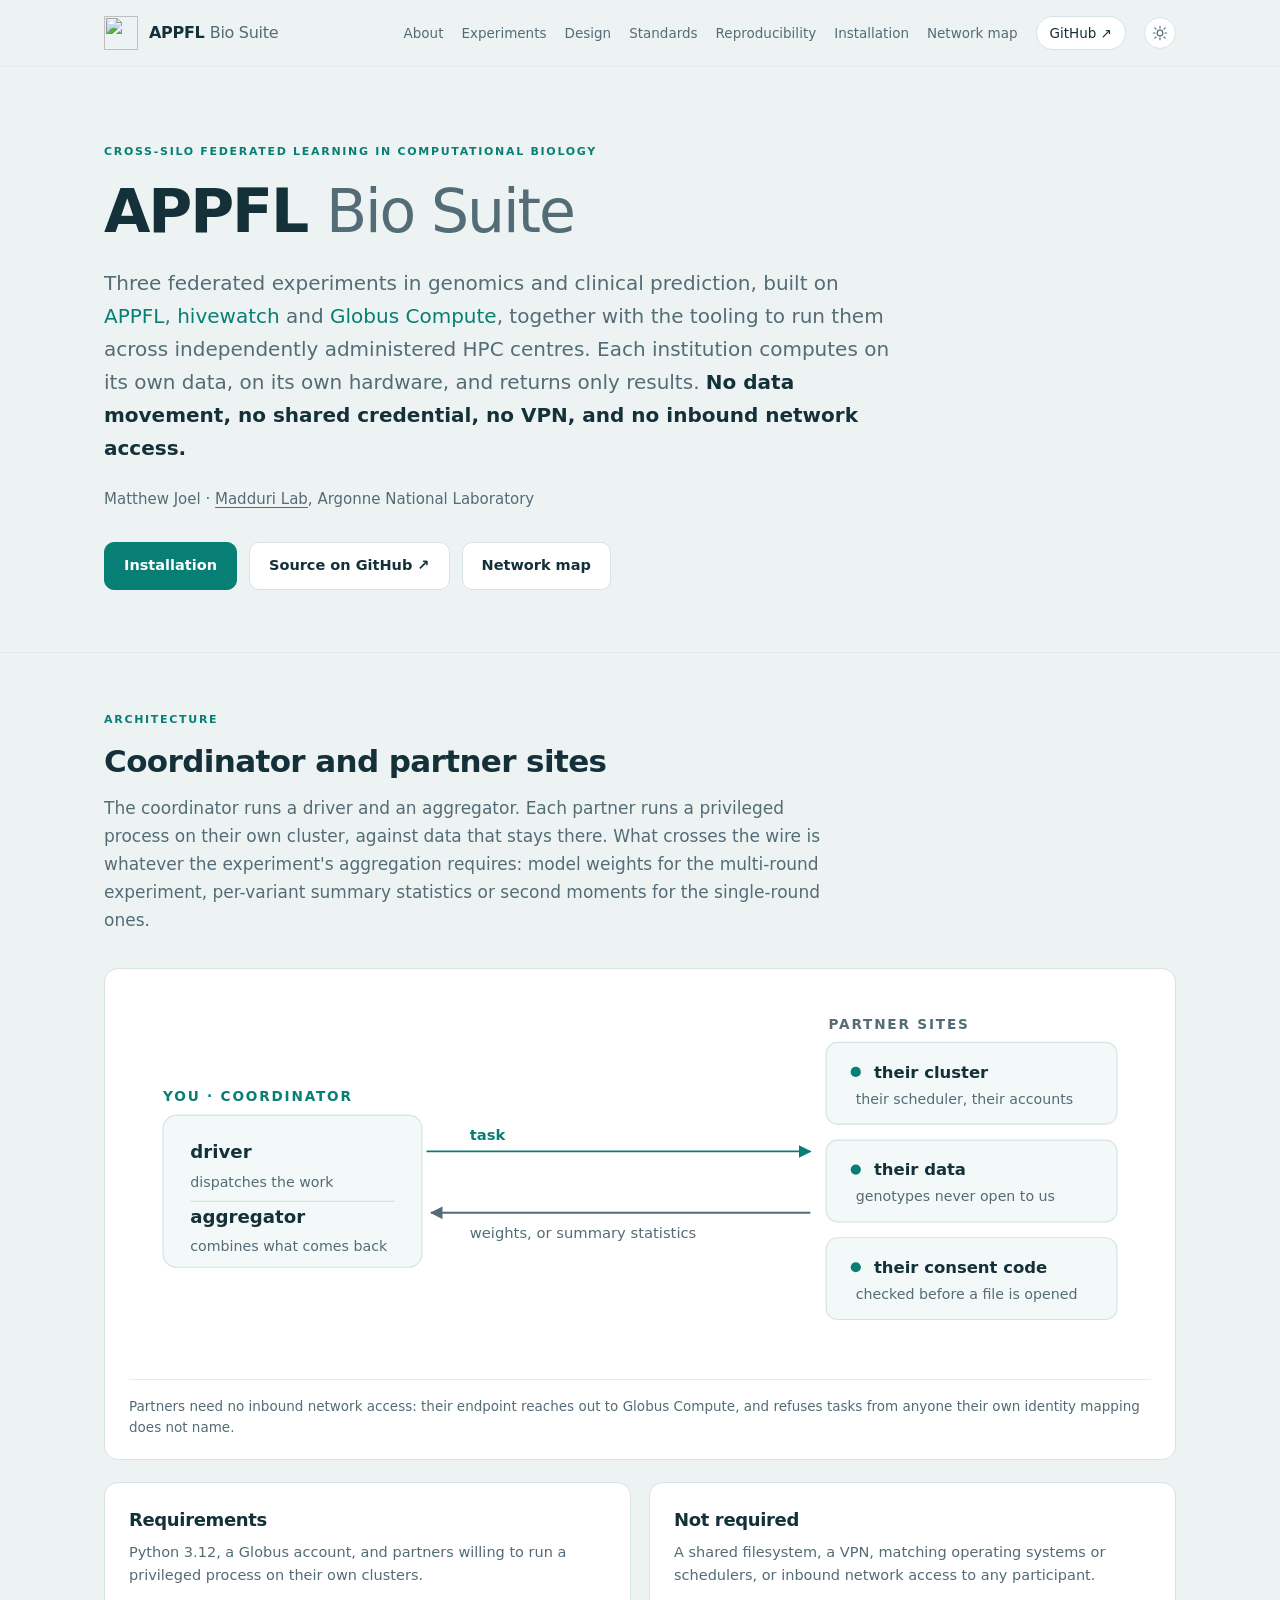
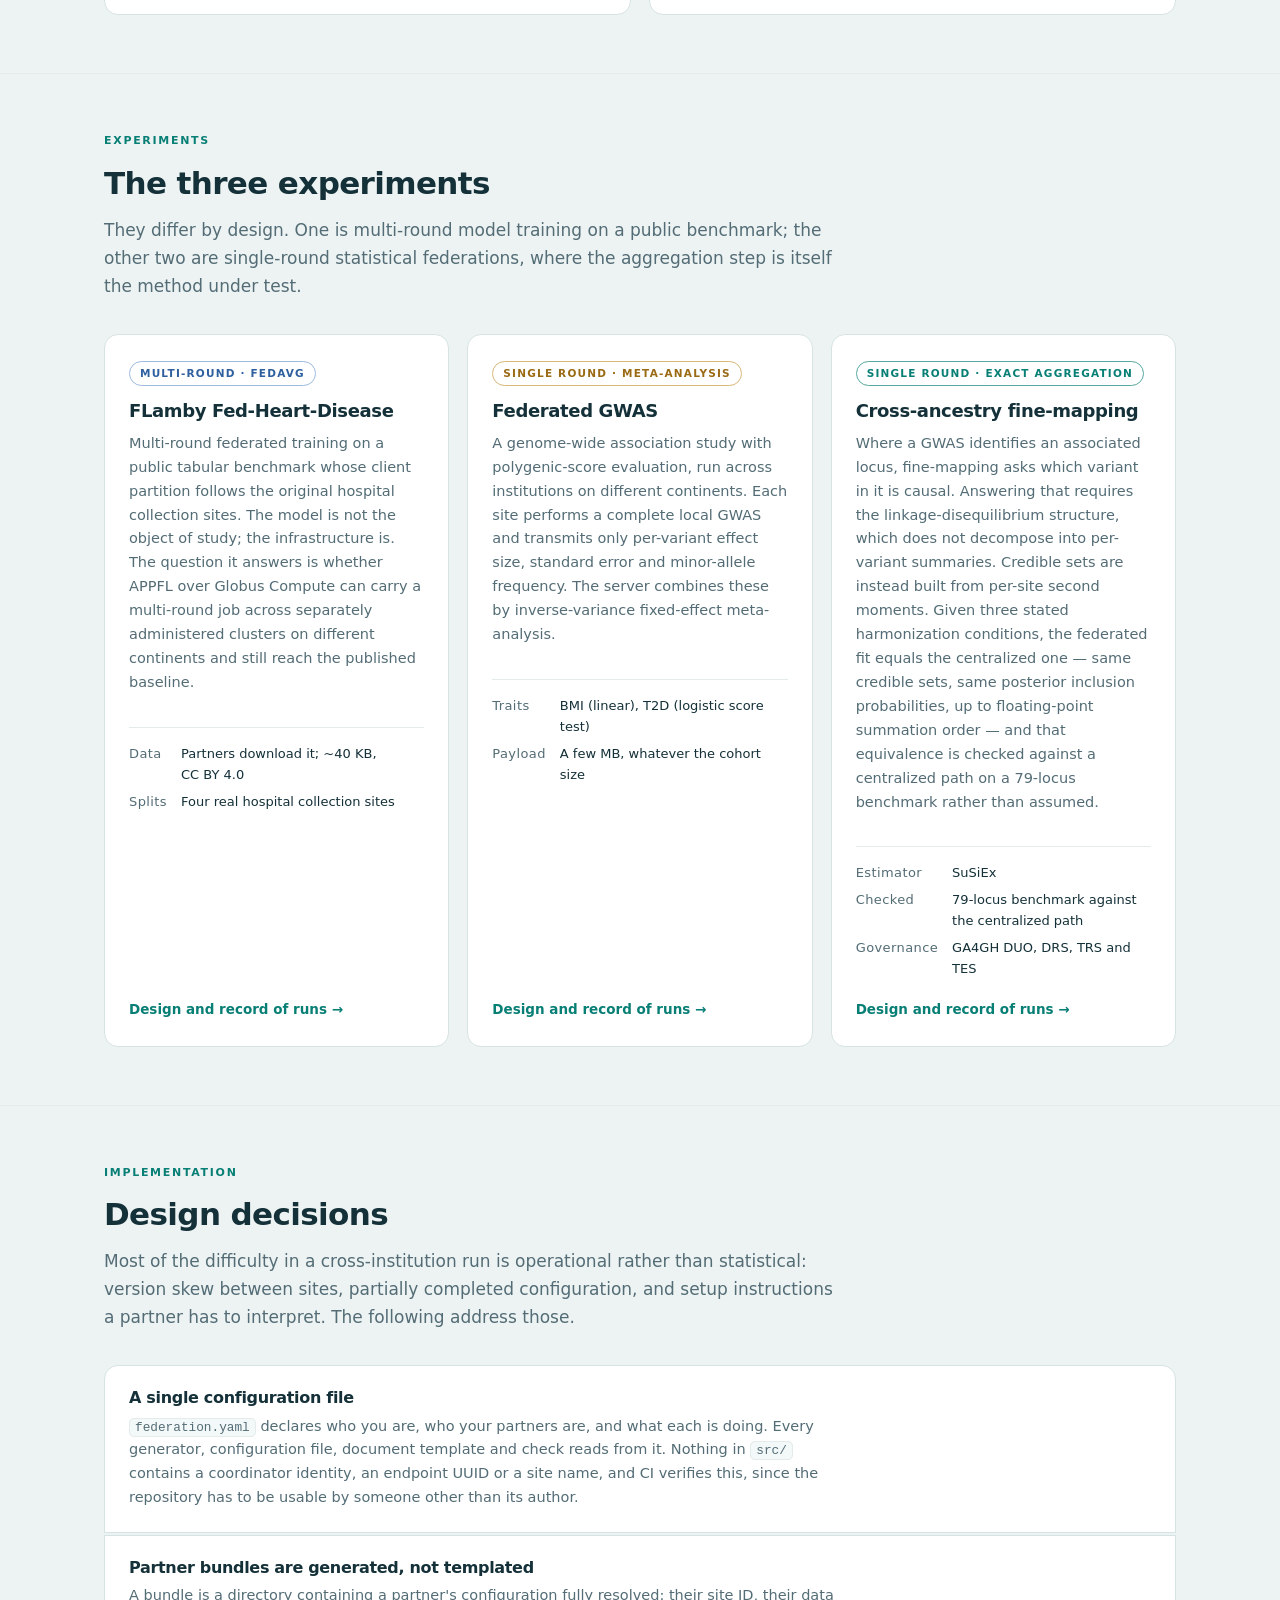
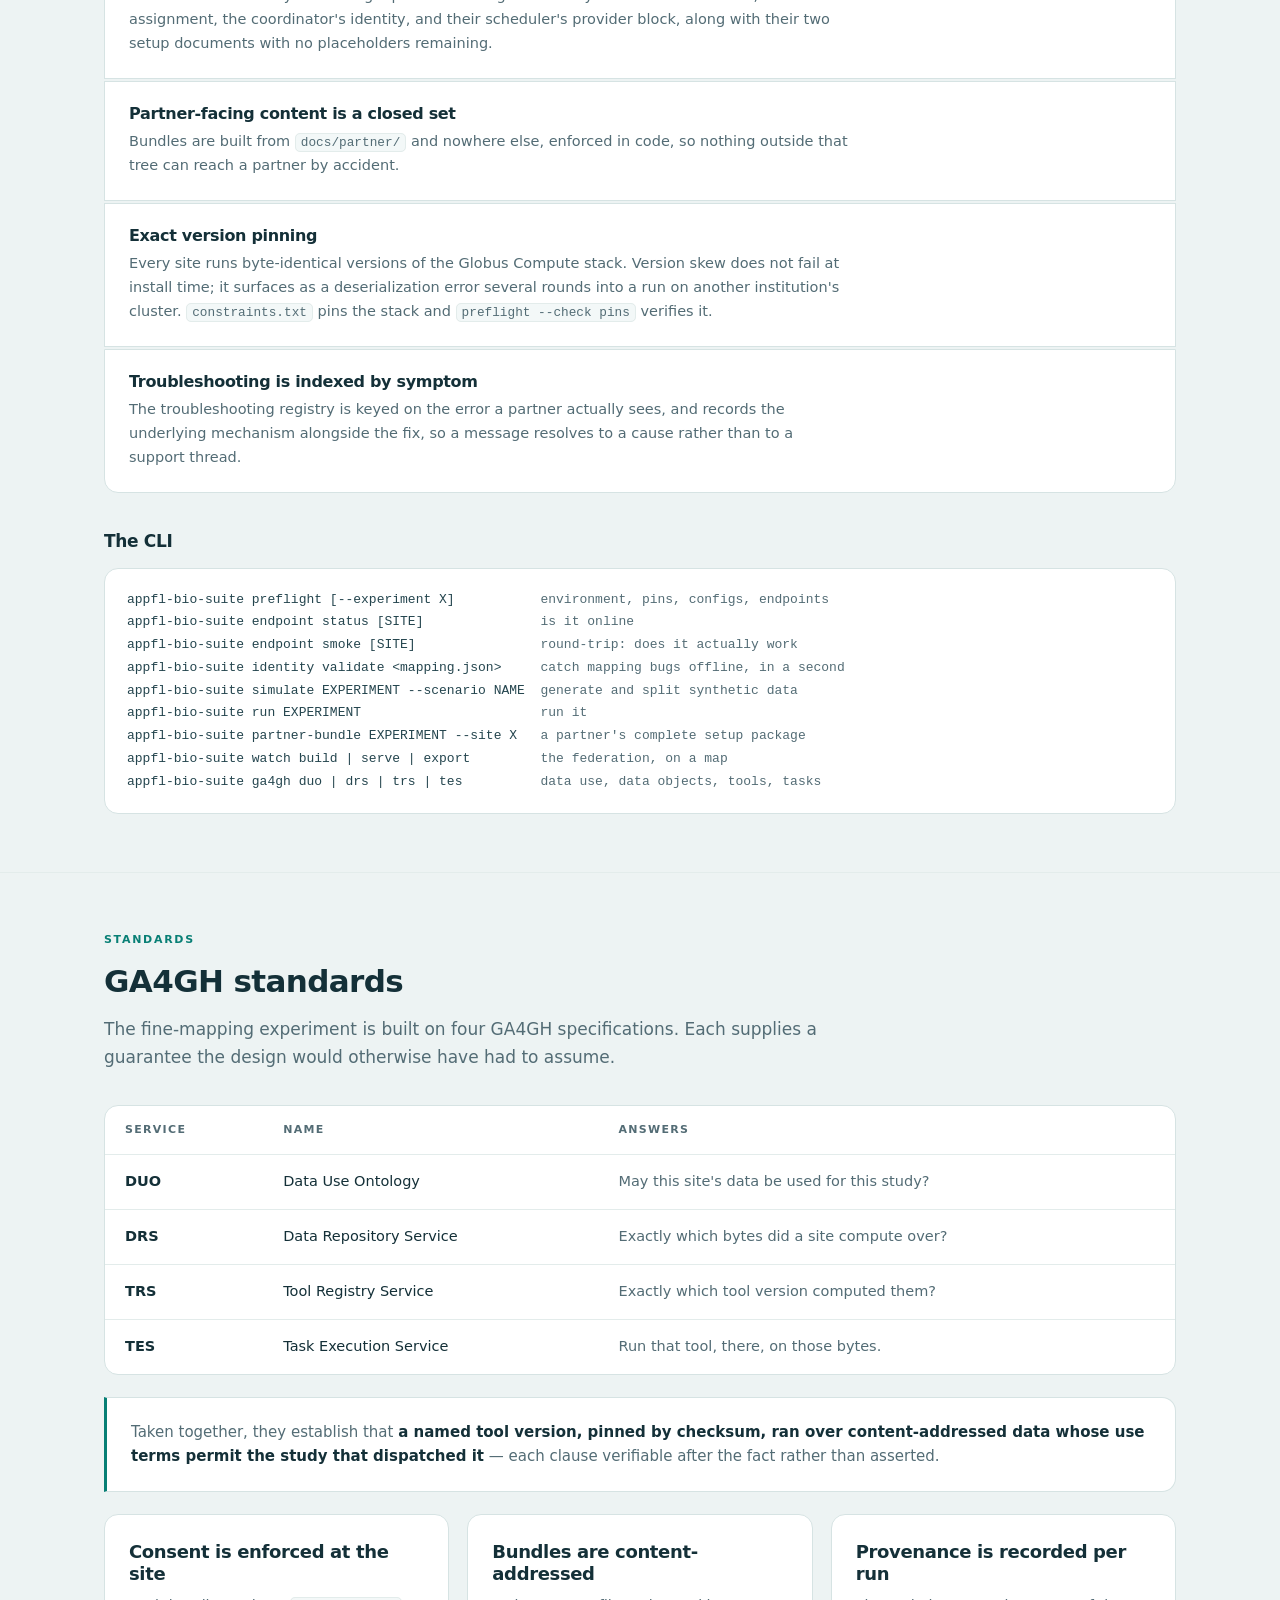
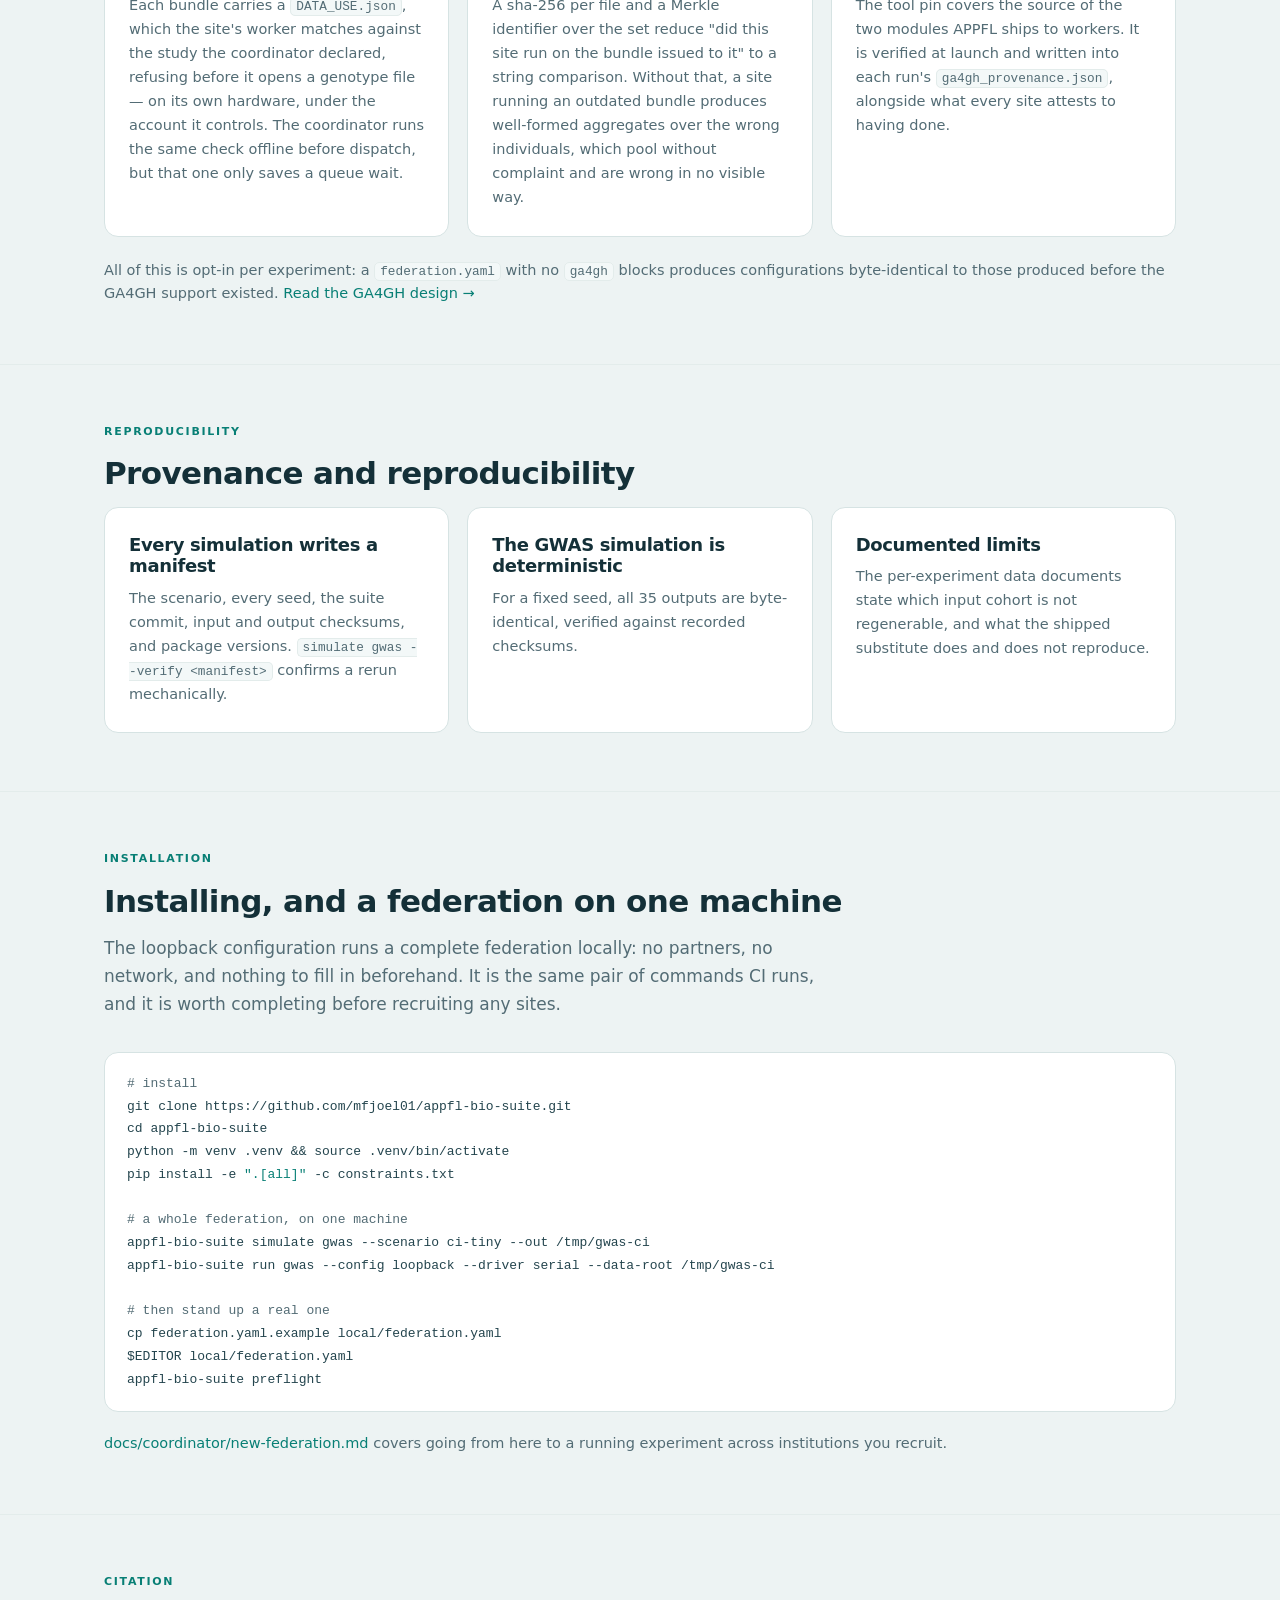
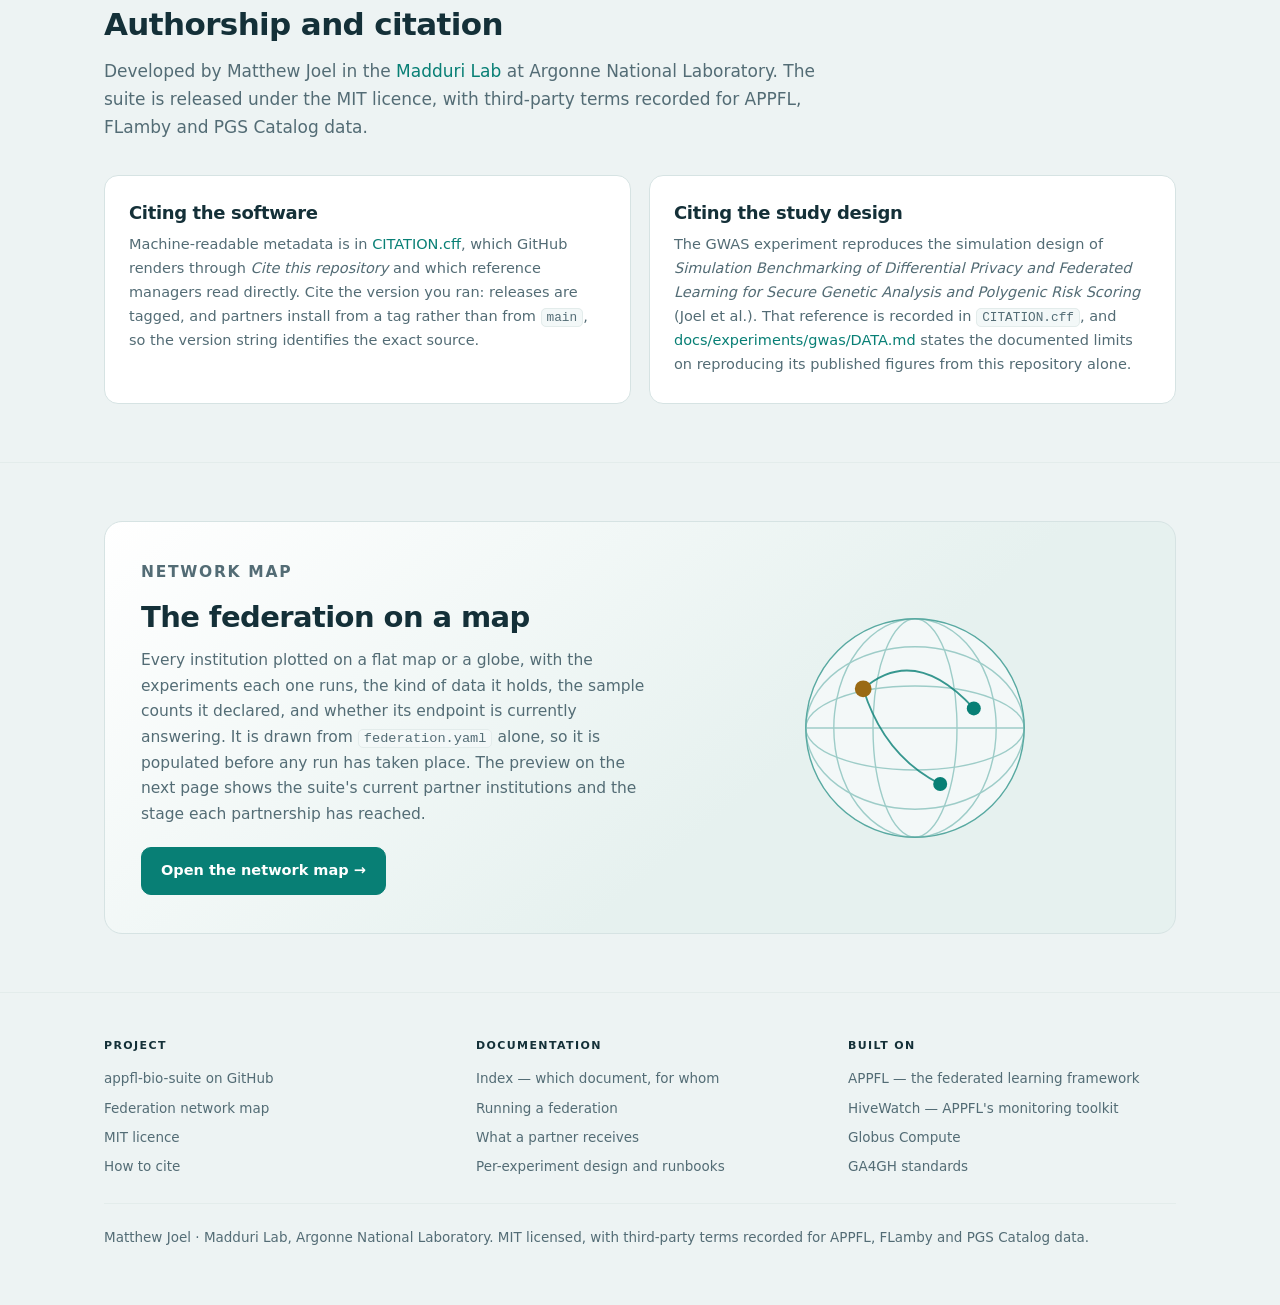
==== commit cf240aa1: "Show the real partner institutions on the site's network map Replace the twenty invented institution" ====
--- a/website/index.html
+++ b/website/index.html
@@ -460,8 +460,8 @@
           runs, the kind of data it holds, the sample counts it declared, and whether its
           endpoint is currently answering. It is drawn from <code>federation.yaml</code>
           alone, so it is populated before any run has taken place. The preview on the next
-          page shows a demonstration federation of twenty invented institutions across six
-          continents.
+          page shows the suite's current partner institutions and the stage each
+          partnership has reached.
         </p>
         <p style="margin-top:20px">
           <a class="btn btn-primary" href="./network.html">Open the network map →</a>
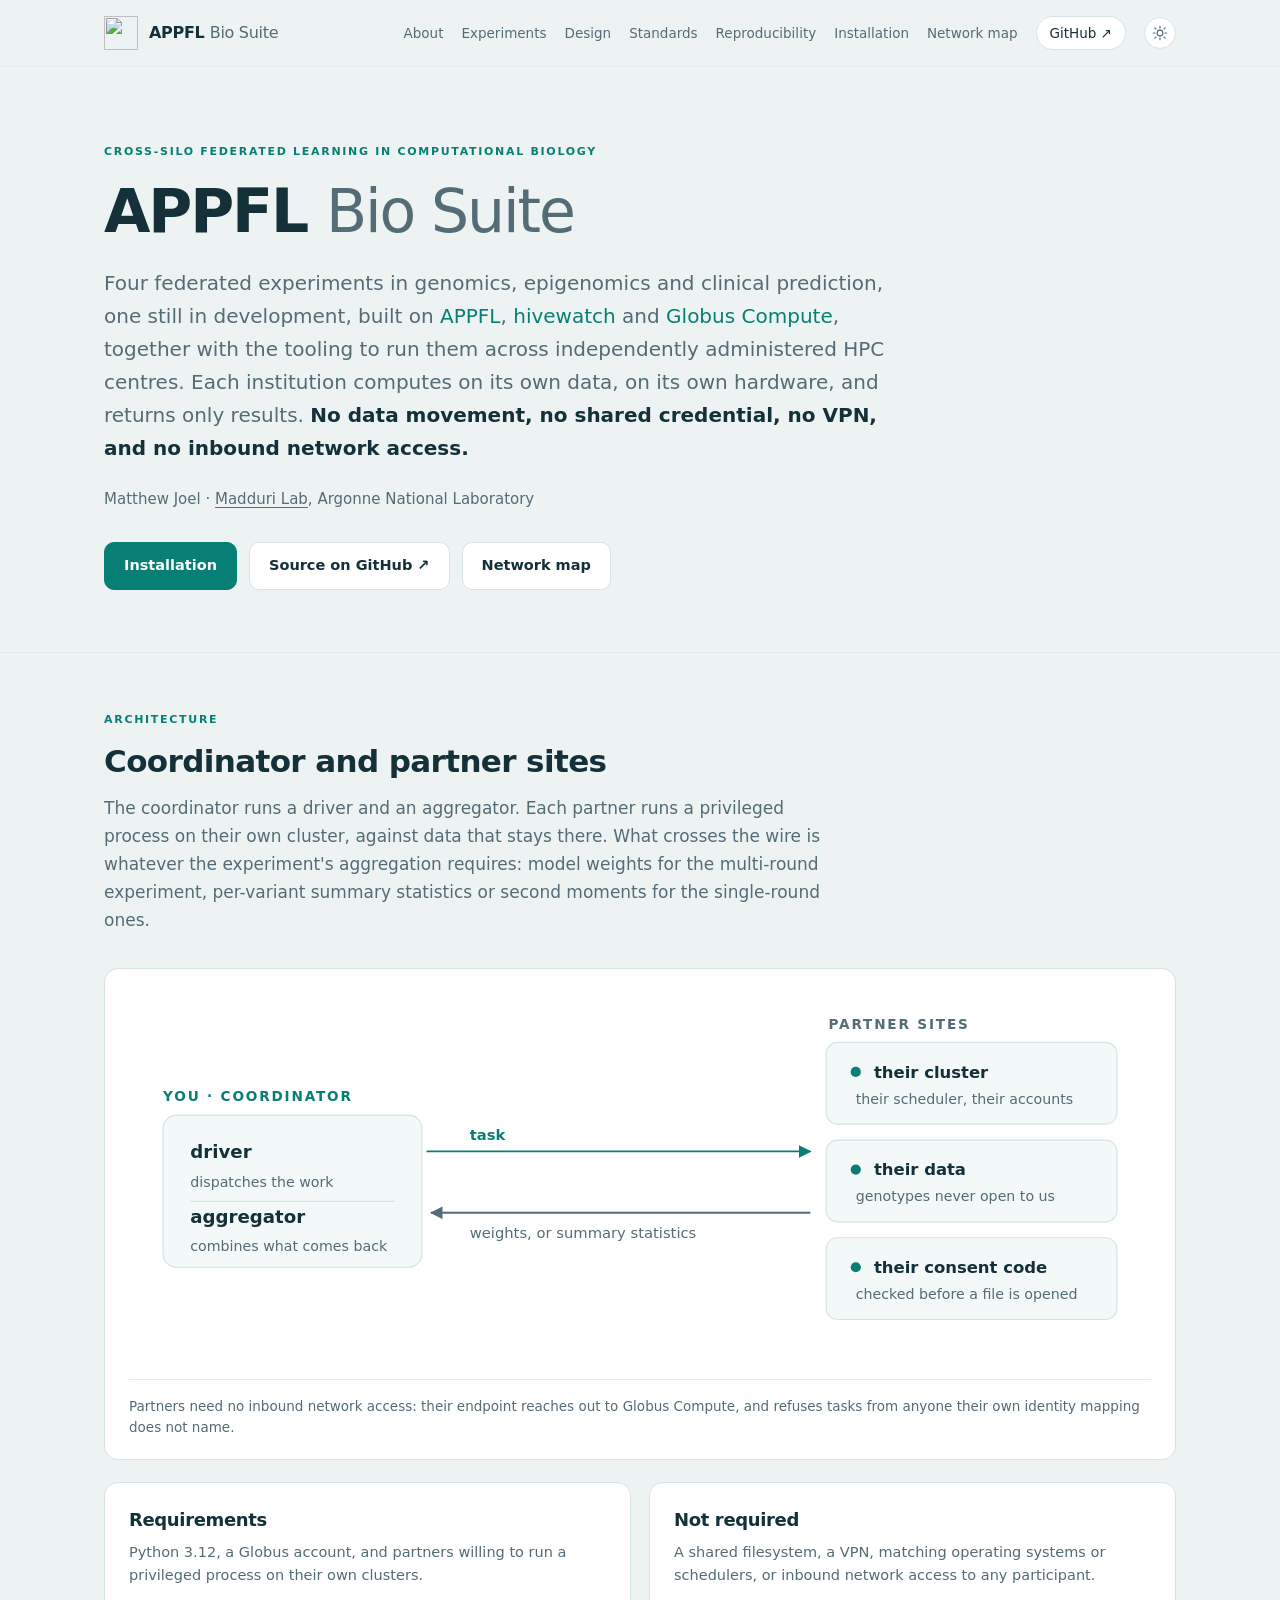
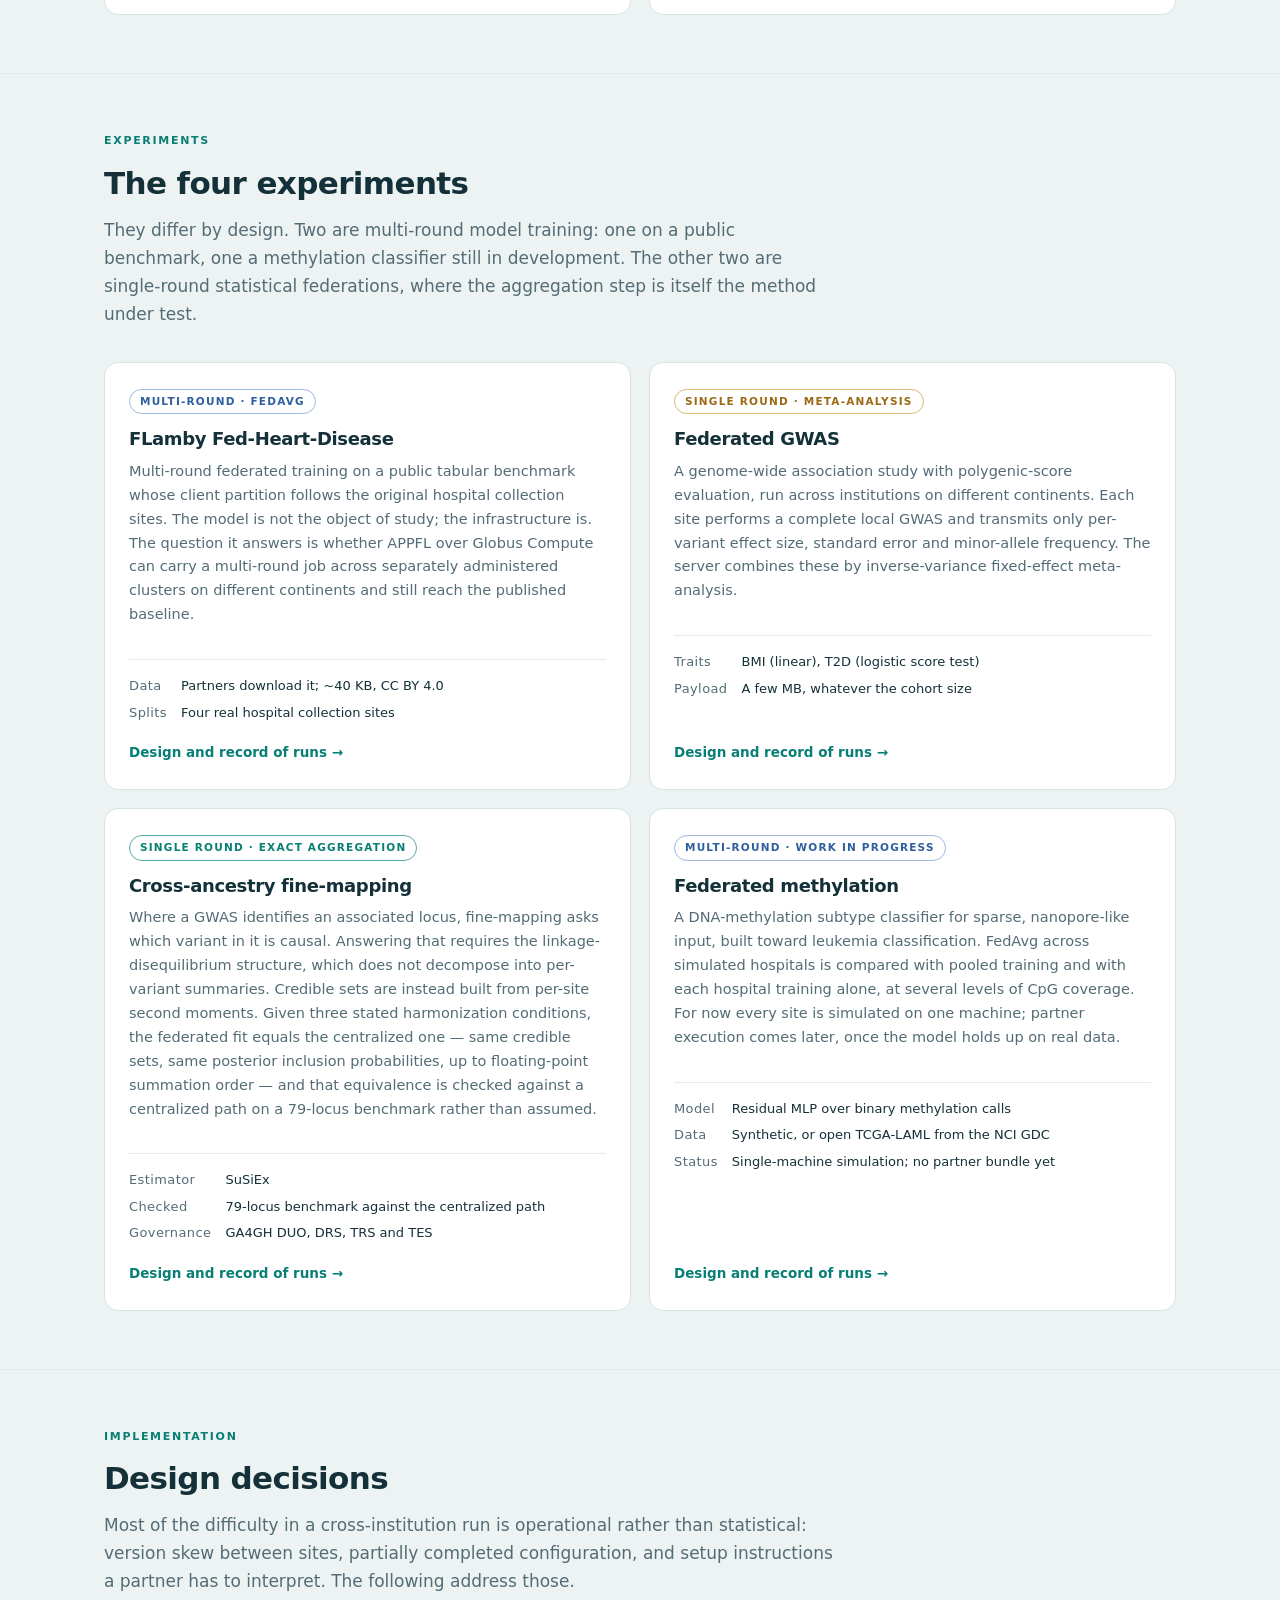
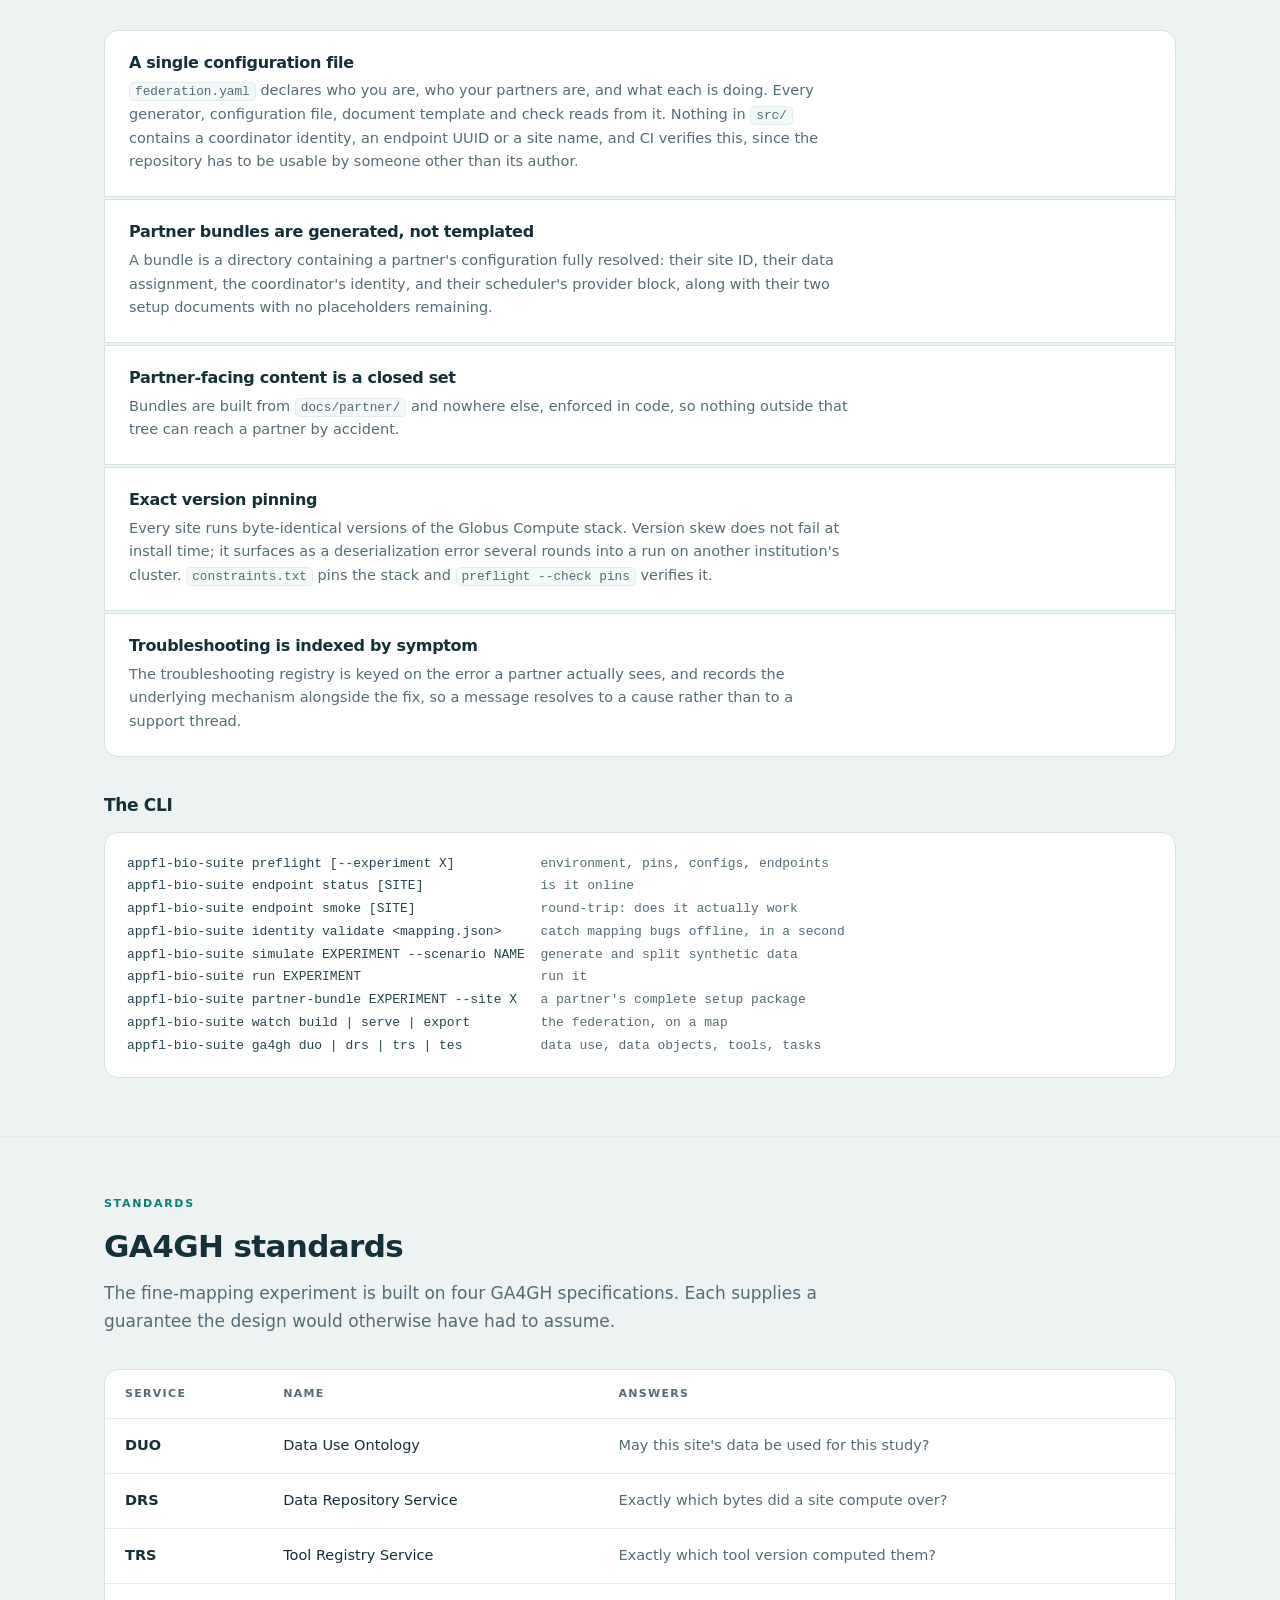
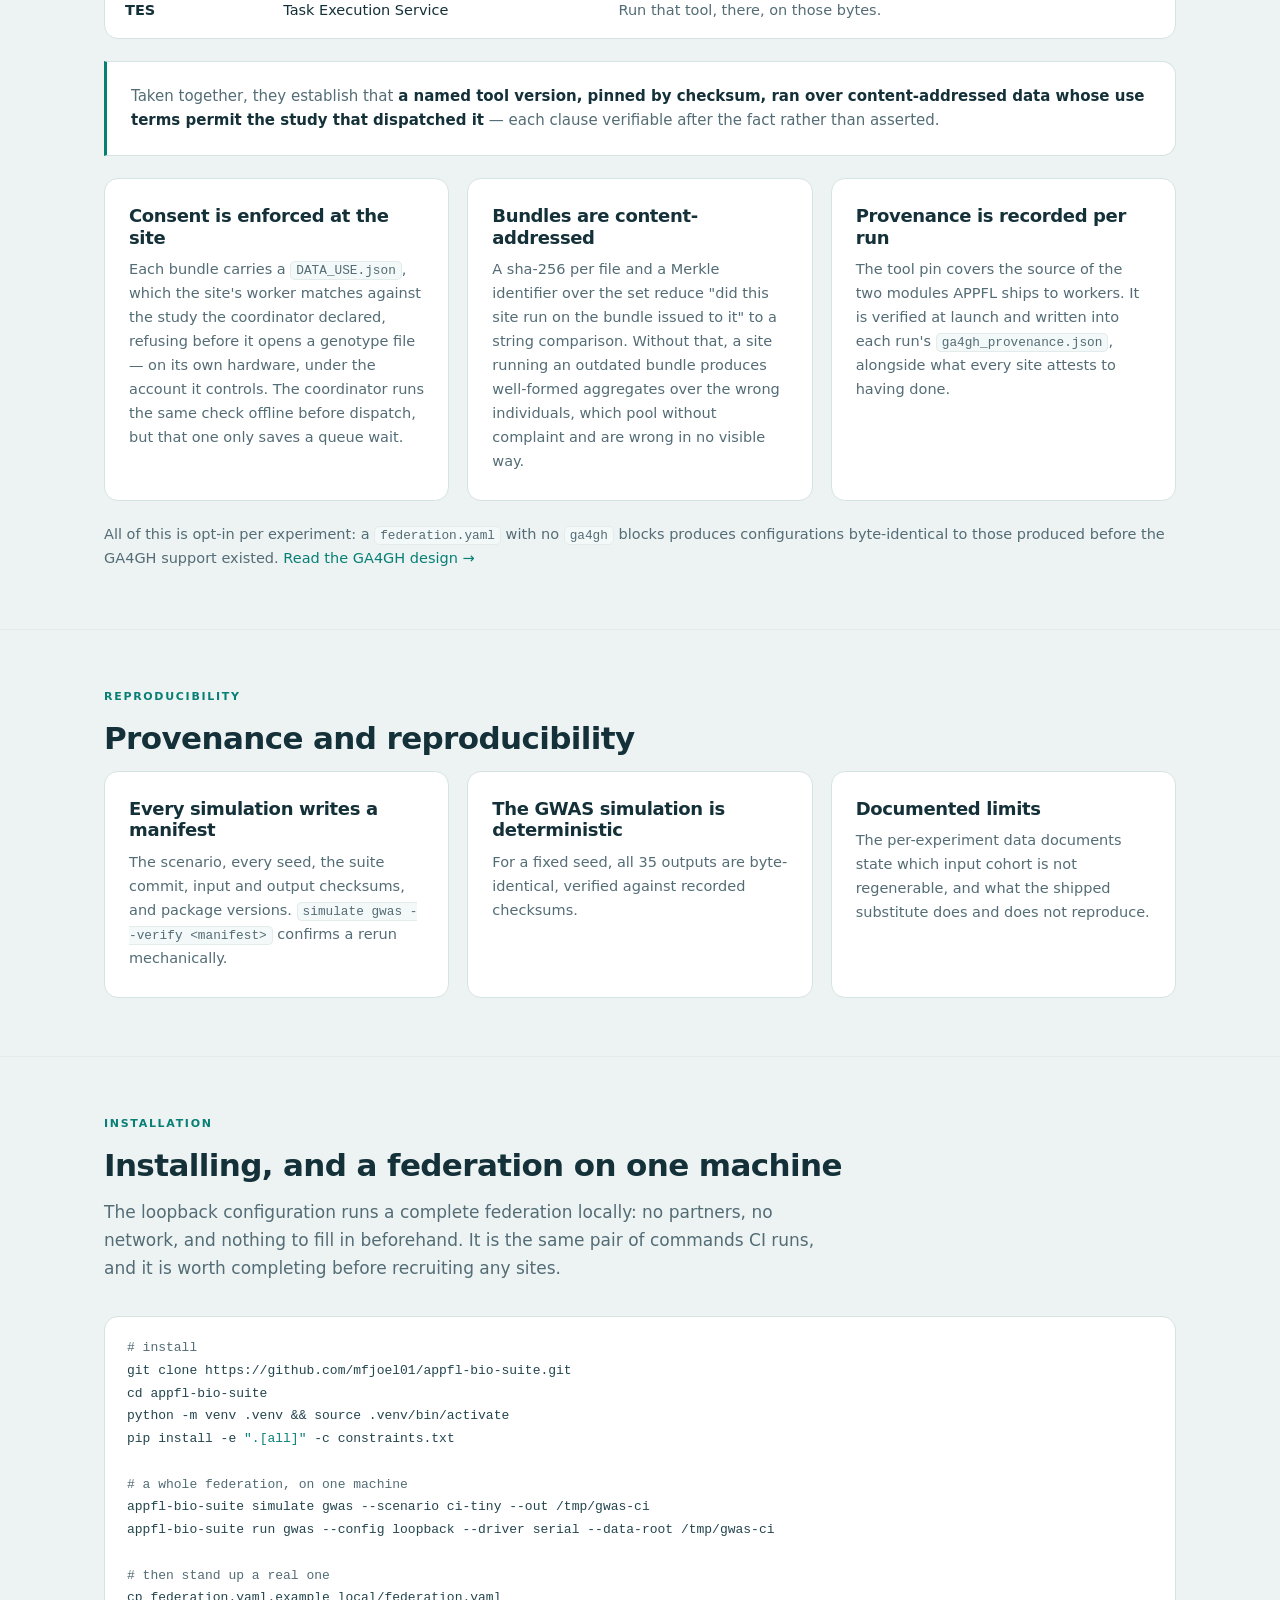
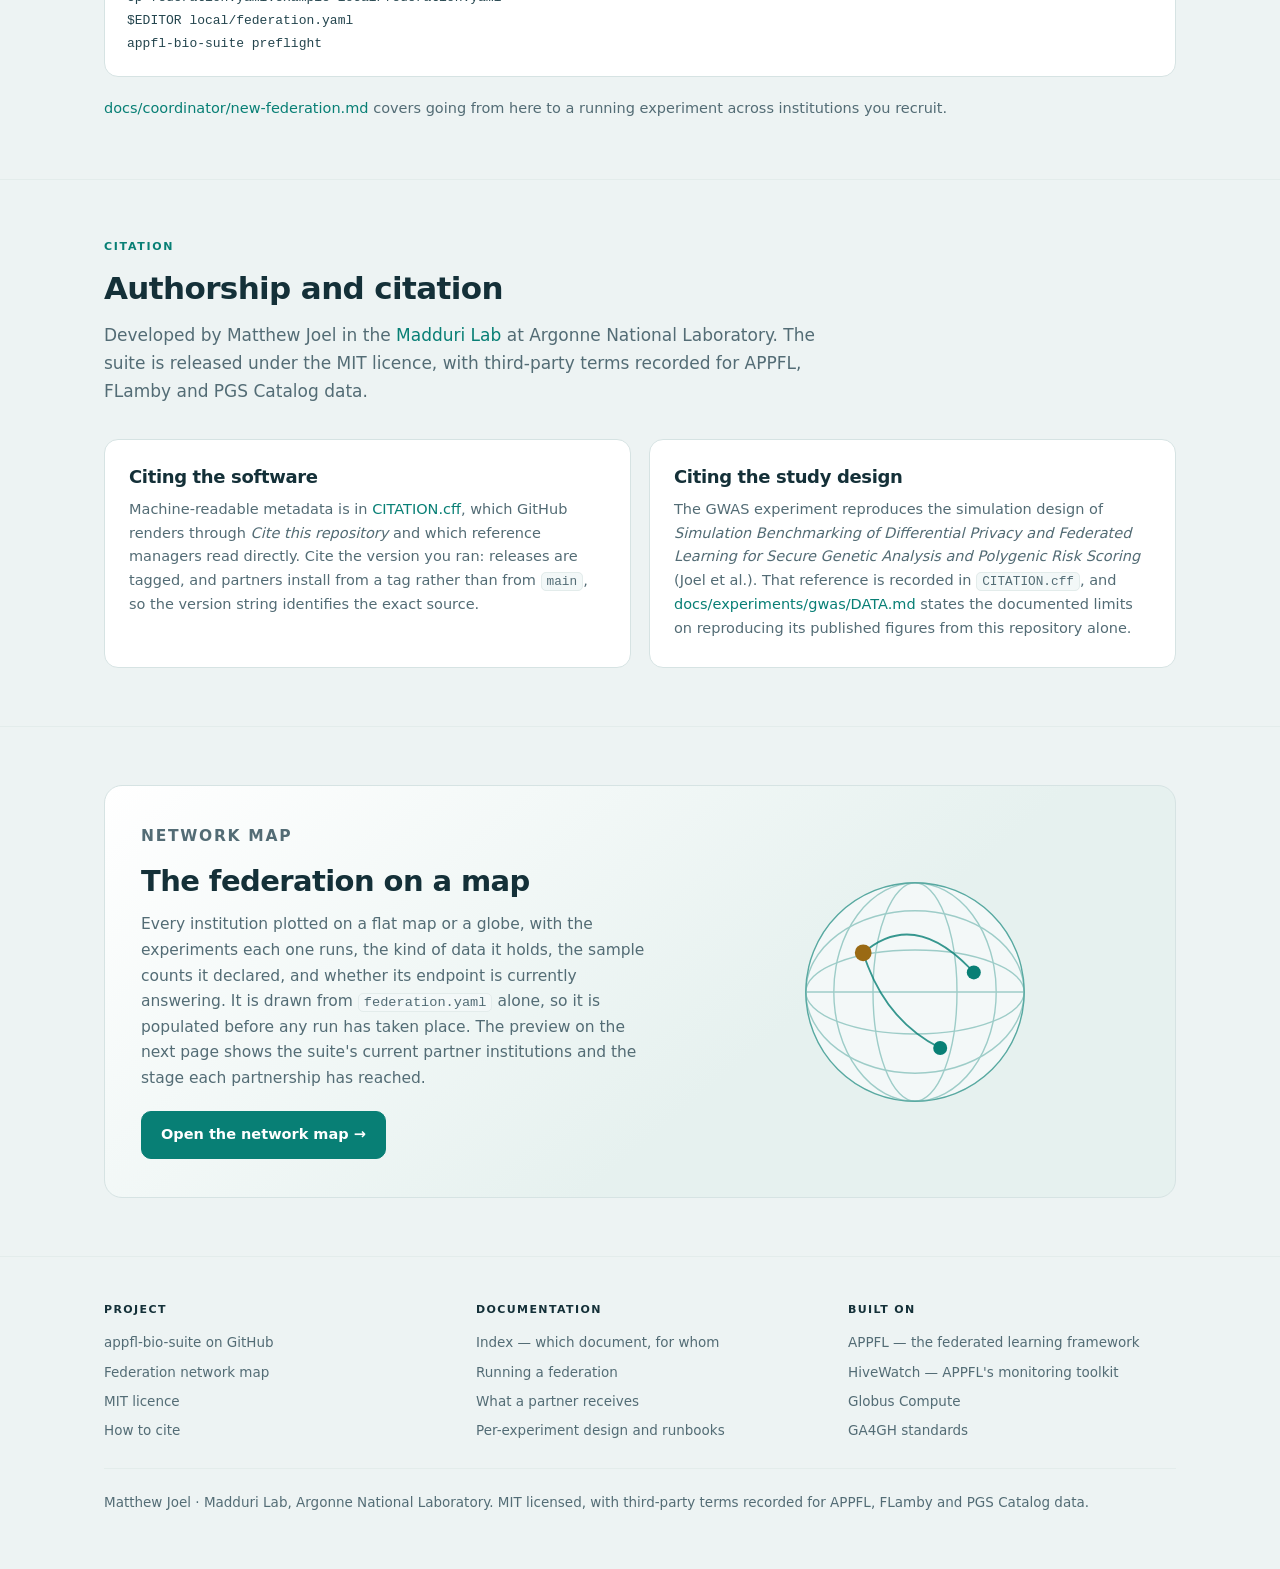
==== commit 26c18271: "Add methylation experiment (work in progress) A DNA-methylation subtype classifier trained across fo" ====
--- a/website/index.html
+++ b/website/index.html
@@ -6,7 +6,7 @@
 <title>APPFL Bio Suite</title>
 <meta name="description" content="Cross-silo federated learning experiments in computational biology. Institutions train on their own data, on their own hardware, and return only results.">
 <meta property="og:title" content="APPFL Bio Suite">
-<meta property="og:description" content="Cross-silo federated learning experiments in computational biology — federated GWAS, cross-ancestry fine-mapping, and a FLamby benchmark, across separately administered clusters.">
+<meta property="og:description" content="Cross-silo federated learning experiments in computational biology — federated GWAS, cross-ancestry fine-mapping and a FLamby benchmark across separately administered clusters, with federated methylation classification in development.">
 <meta property="og:type" content="website">
 <link rel="icon" href="./assets/suite-logo.png">
 <link rel="stylesheet" href="./assets/site.css">
@@ -55,7 +55,8 @@
     <p class="eyebrow">Cross-silo federated learning in computational biology</p>
     <h1>APPFL <span>Bio Suite</span></h1>
     <p class="lead">
-      Three federated experiments in genomics and clinical prediction, built on
+      Four federated experiments in genomics, epigenomics and clinical prediction, one
+      still in development, built on
       <a href="https://github.com/APPFL/APPFL">APPFL</a>,
       <a href="https://github.com/APPFL/hivewatch">hivewatch</a> and
       <a href="https://www.globus.org/compute">Globus&nbsp;Compute</a>, together with the
@@ -168,14 +169,15 @@
 <section id="experiments">
   <div class="wrap">
     <p class="eyebrow">Experiments</p>
-    <h2 class="section-title">The three experiments</h2>
+    <h2 class="section-title">The four experiments</h2>
     <p class="section-lead">
-      They differ by design. One is multi-round model training on a public benchmark; the
-      other two are single-round statistical federations, where the aggregation step is
-      itself the method under test.
-    </p>
-
-    <div class="grid grid-3">
+      They differ by design. Two are multi-round model training: one on a public
+      benchmark, one a methylation classifier still in development. The other two are
+      single-round statistical federations, where the aggregation step is itself the
+      method under test.
+    </p>
+
+    <div class="grid grid-2">
 
       <article class="card">
         <span class="tag alt2">Multi-round · FedAvg</span>
@@ -231,6 +233,24 @@
         <a class="card-link" href="https://github.com/mfjoel01/appfl-bio-suite/blob/main/docs/experiments/fine-mapping/ABOUT.md">Design and record of runs →</a>
       </article>
 
+      <article class="card">
+        <span class="tag alt2">Multi-round · Work in progress</span>
+        <h3>Federated methylation</h3>
+        <p>
+          A DNA-methylation subtype classifier for sparse, nanopore-like input, built
+          toward leukemia classification. FedAvg across simulated hospitals is compared
+          with pooled training and with each hospital training alone, at several levels
+          of CpG coverage. For now every site is simulated on one machine; partner
+          execution comes later, once the model holds up on real data.
+        </p>
+        <dl>
+          <dt>Model</dt><dd>Residual MLP over binary methylation calls</dd>
+          <dt>Data</dt><dd>Synthetic, or open TCGA-LAML from the NCI GDC</dd>
+          <dt>Status</dt><dd>Single-machine simulation; no partner bundle yet</dd>
+        </dl>
+        <a class="card-link" href="https://github.com/mfjoel01/appfl-bio-suite/blob/main/docs/experiments/methylation/ABOUT.md">Design and record of runs →</a>
+      </article>
+
     </div>
   </div>
 </section>
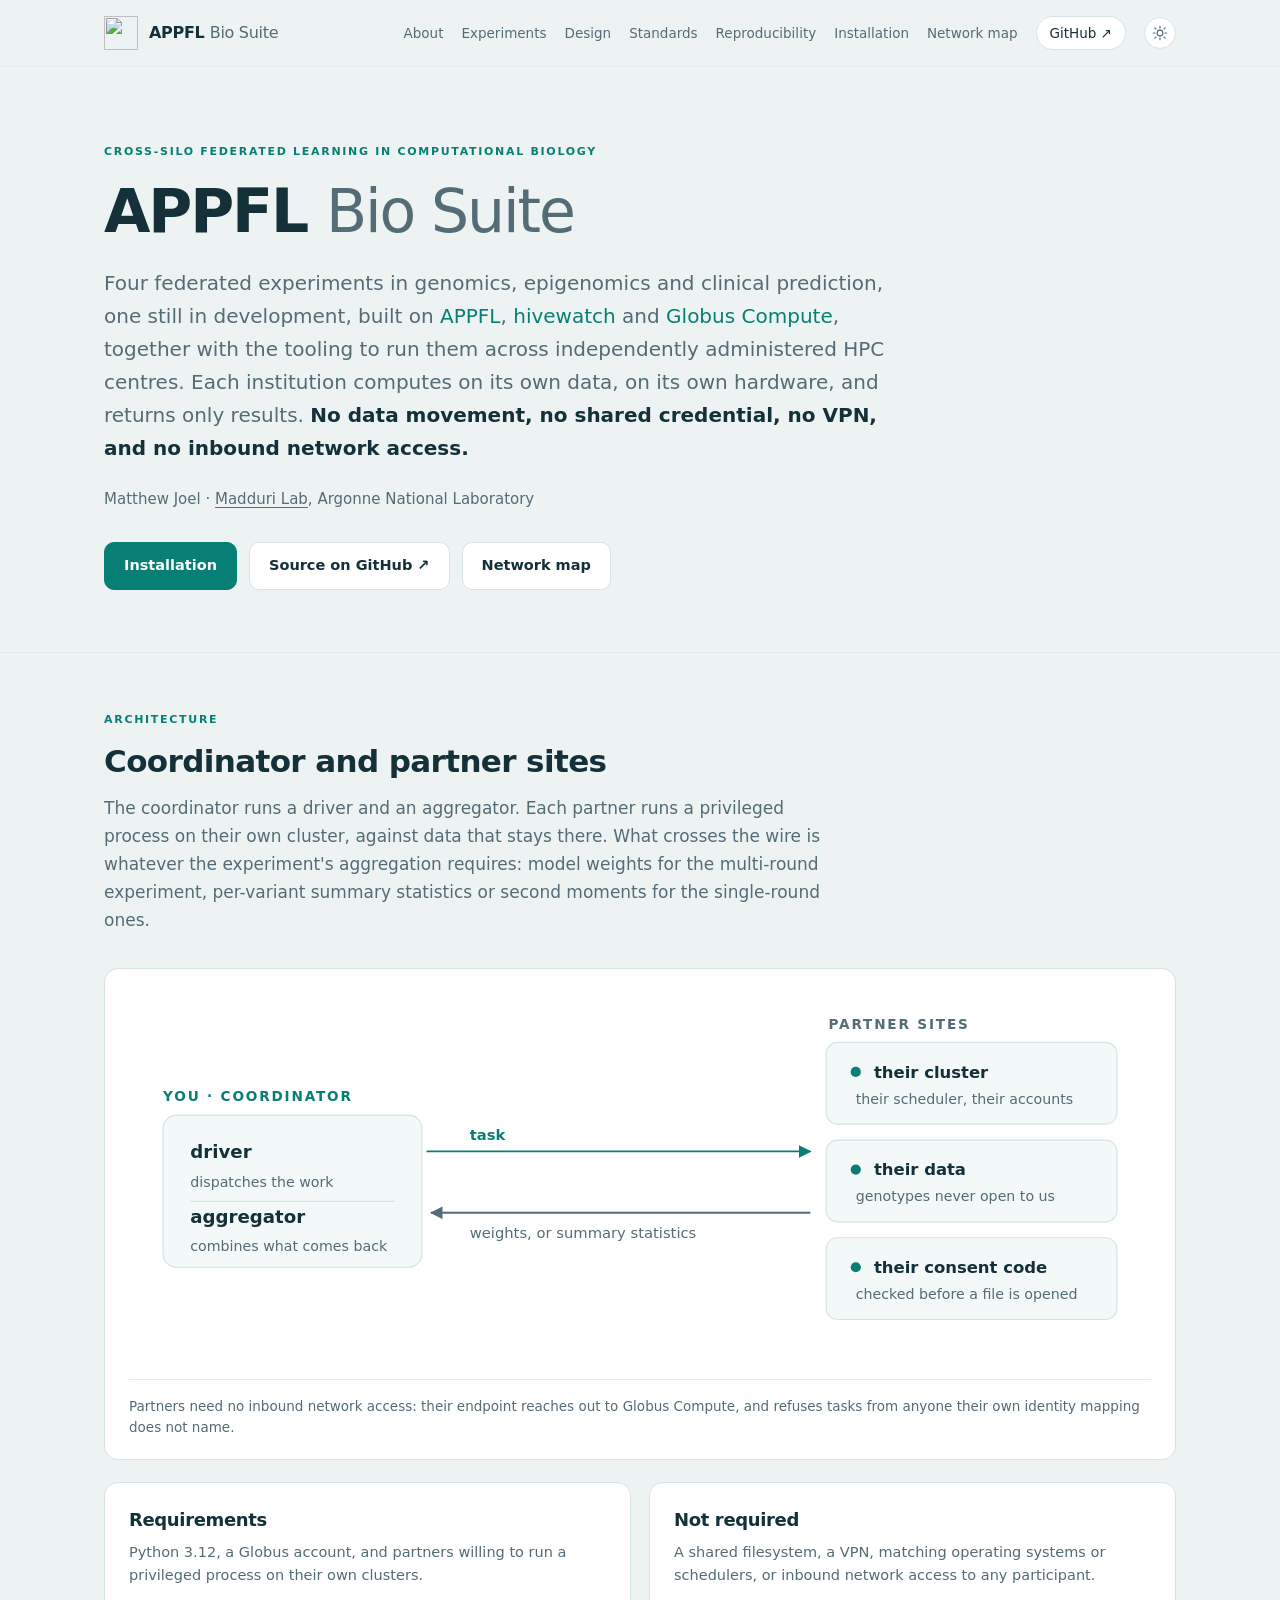
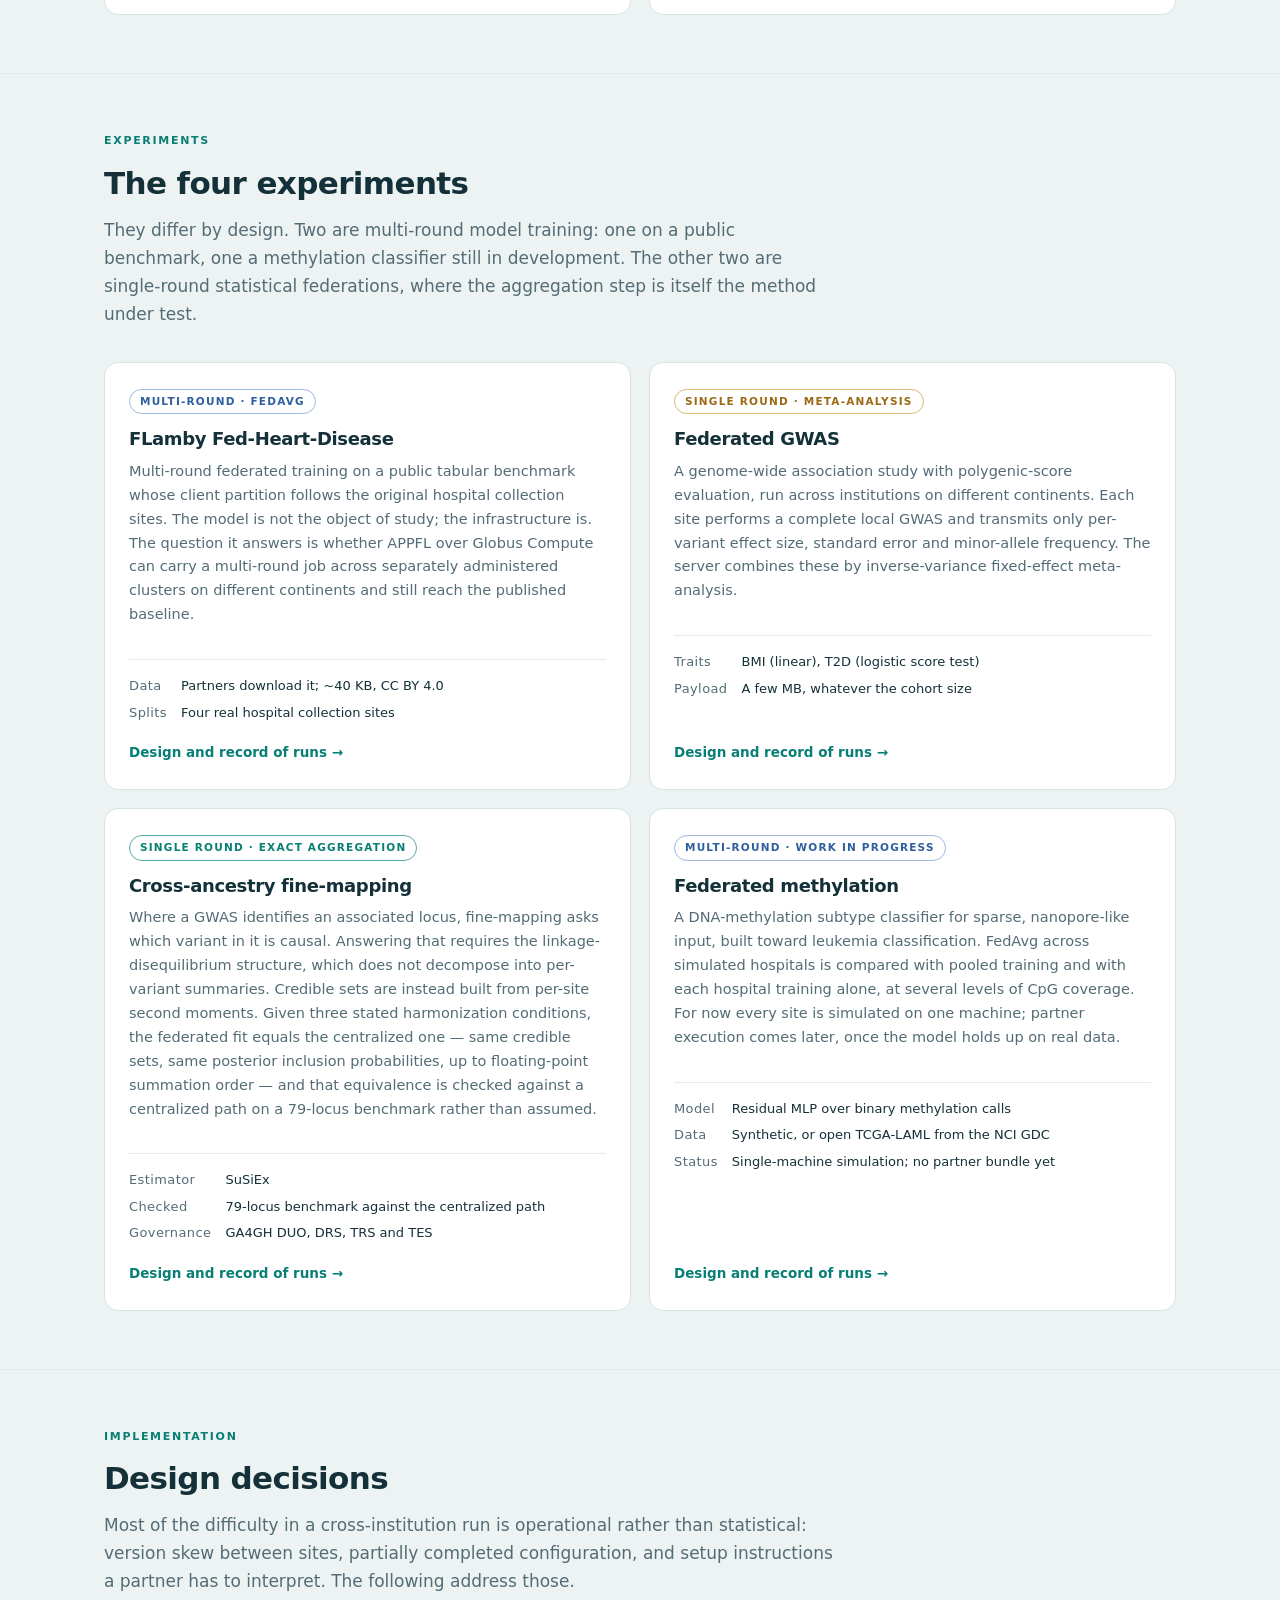
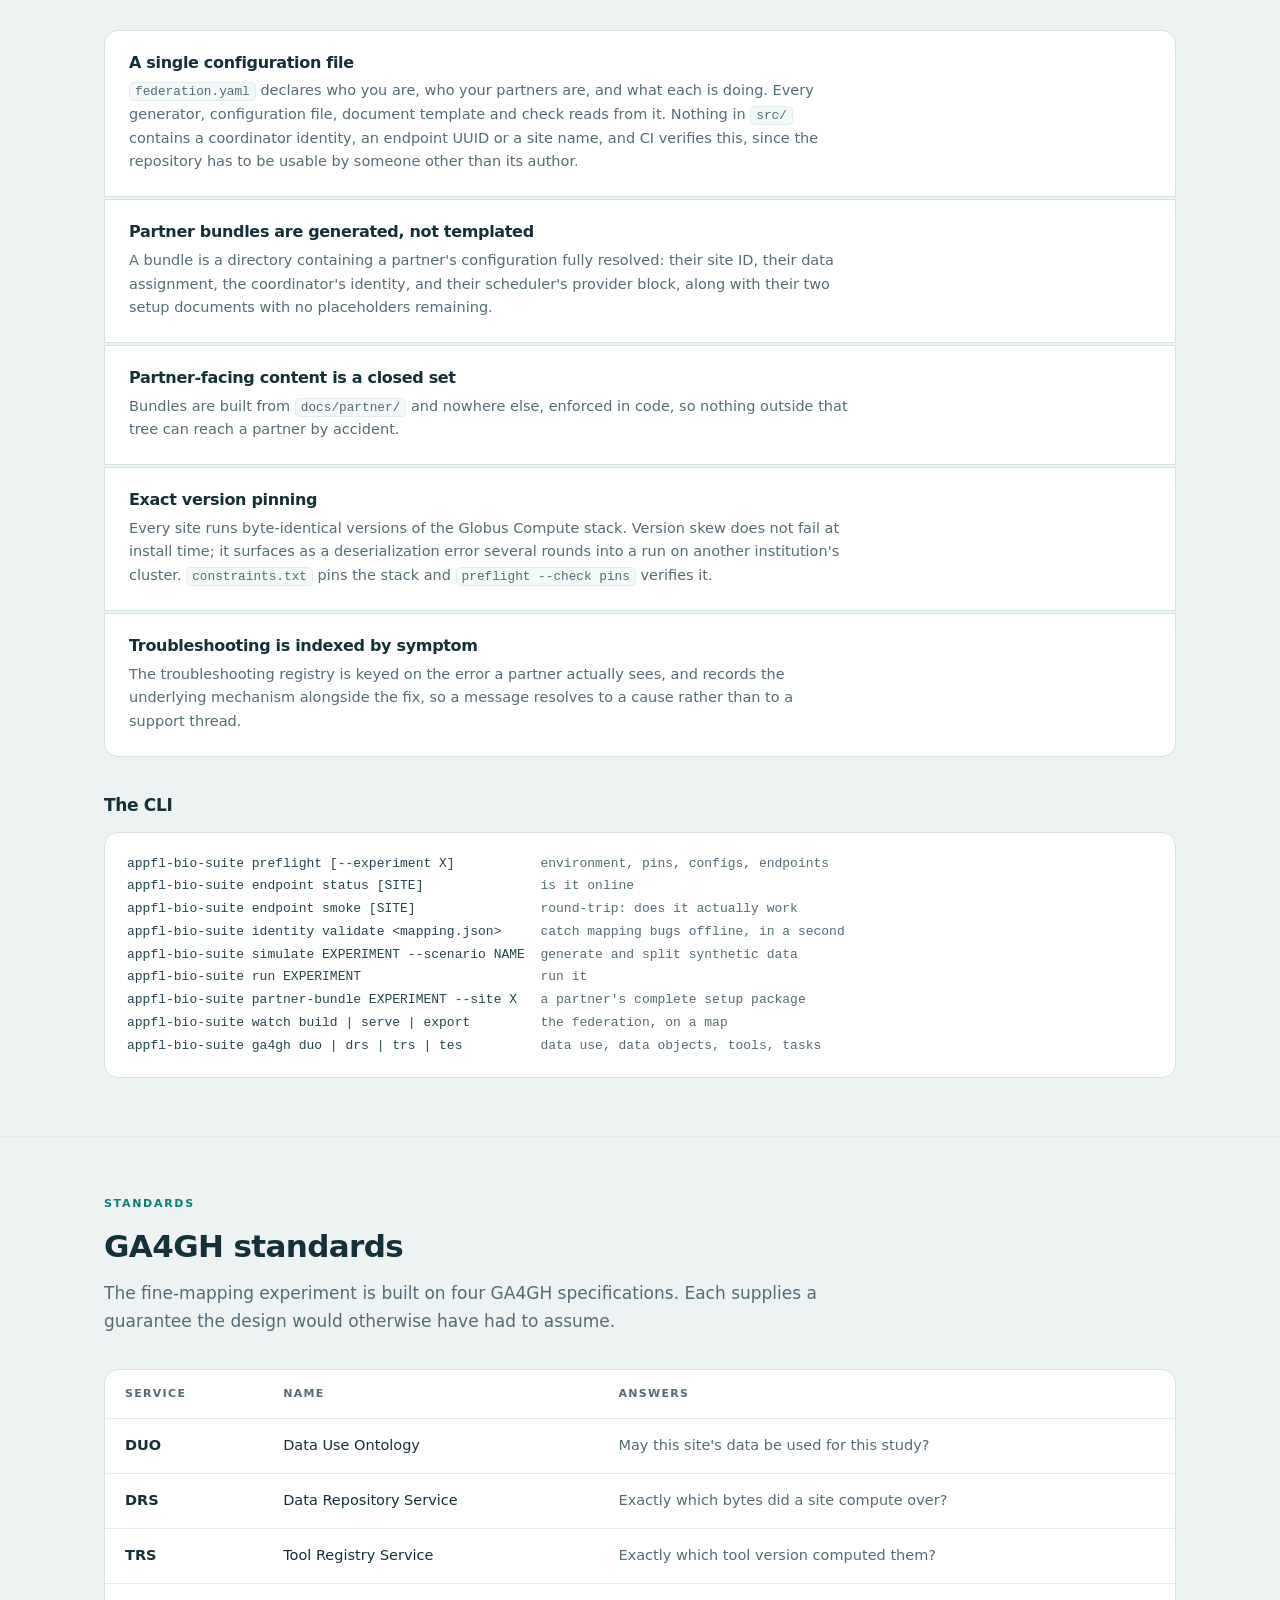
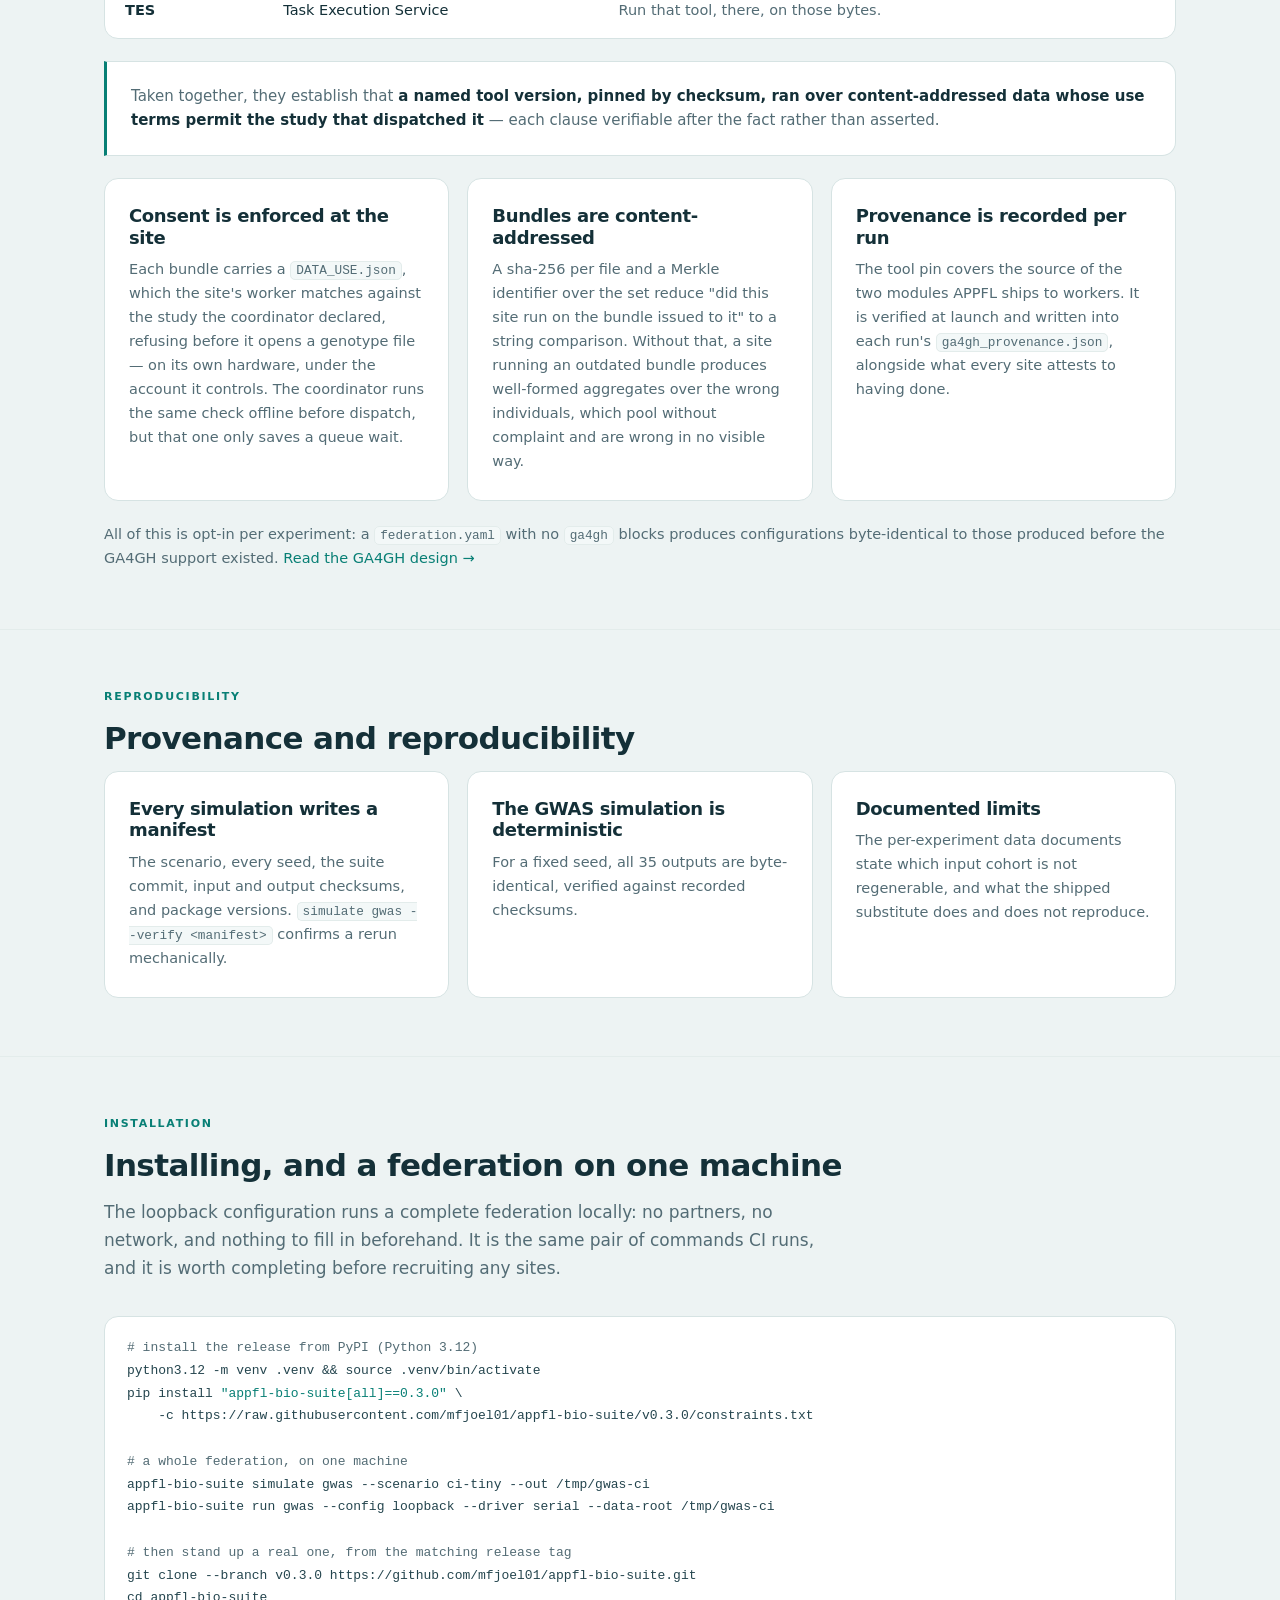
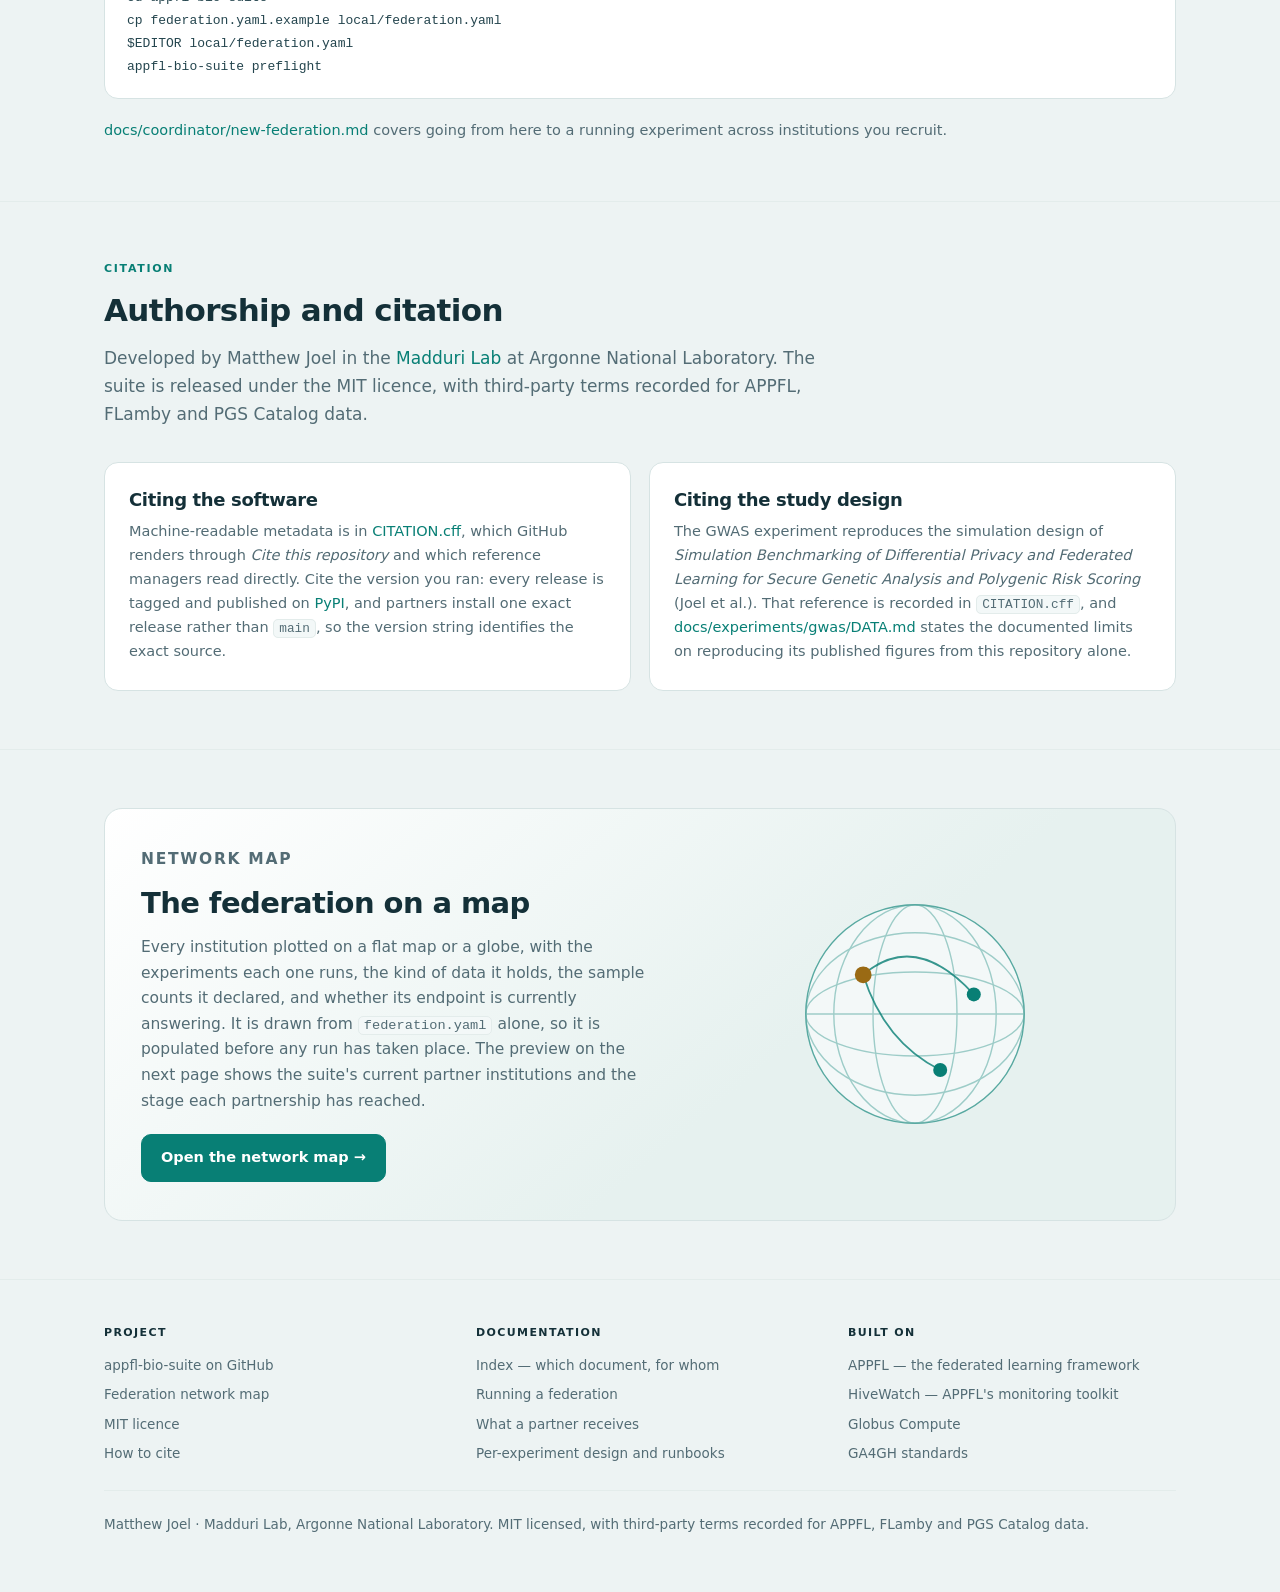
==== commit e3302ad7: "Point install docs and partner bundles at the PyPI release appfl-bio-suite 0.3.0 is published on PyP" ====
--- a/website/index.html
+++ b/website/index.html
@@ -413,17 +413,18 @@
       and it is worth completing before recruiting any sites.
     </p>
 
-    <pre><code><span class="c"># install</span>
-git clone https://github.com/mfjoel01/appfl-bio-suite.git
-cd appfl-bio-suite
-python -m venv .venv &amp;&amp; source .venv/bin/activate
-pip install -e <span class="k">".[all]"</span> -c constraints.txt
+    <pre><code><span class="c"># install the release from PyPI (Python 3.12)</span>
+python3.12 -m venv .venv &amp;&amp; source .venv/bin/activate
+pip install <span class="k">"appfl-bio-suite[all]==0.3.0"</span> \
+    -c https://raw.githubusercontent.com/mfjoel01/appfl-bio-suite/v0.3.0/constraints.txt
 
 <span class="c"># a whole federation, on one machine</span>
 appfl-bio-suite simulate gwas --scenario ci-tiny --out /tmp/gwas-ci
 appfl-bio-suite run gwas --config loopback --driver serial --data-root /tmp/gwas-ci
 
-<span class="c"># then stand up a real one</span>
+<span class="c"># then stand up a real one, from the matching release tag</span>
+git clone --branch v0.3.0 https://github.com/mfjoel01/appfl-bio-suite.git
+cd appfl-bio-suite
 cp federation.yaml.example local/federation.yaml
 $EDITOR local/federation.yaml
 appfl-bio-suite preflight</code></pre>
@@ -451,8 +452,9 @@
         <p>Machine-readable metadata is in
           <a href="https://github.com/mfjoel01/appfl-bio-suite/blob/main/CITATION.cff">CITATION.cff</a>,
           which GitHub renders through <em>Cite this repository</em> and which reference
-          managers read directly. Cite the version you ran: releases are tagged, and
-          partners install from a tag rather than from <code>main</code>, so the version
+          managers read directly. Cite the version you ran: every release is tagged and
+          published on <a href="https://pypi.org/project/appfl-bio-suite/">PyPI</a>, and
+          partners install one exact release rather than <code>main</code>, so the version
           string identifies the exact source.</p>
       </div>
       <div class="card">
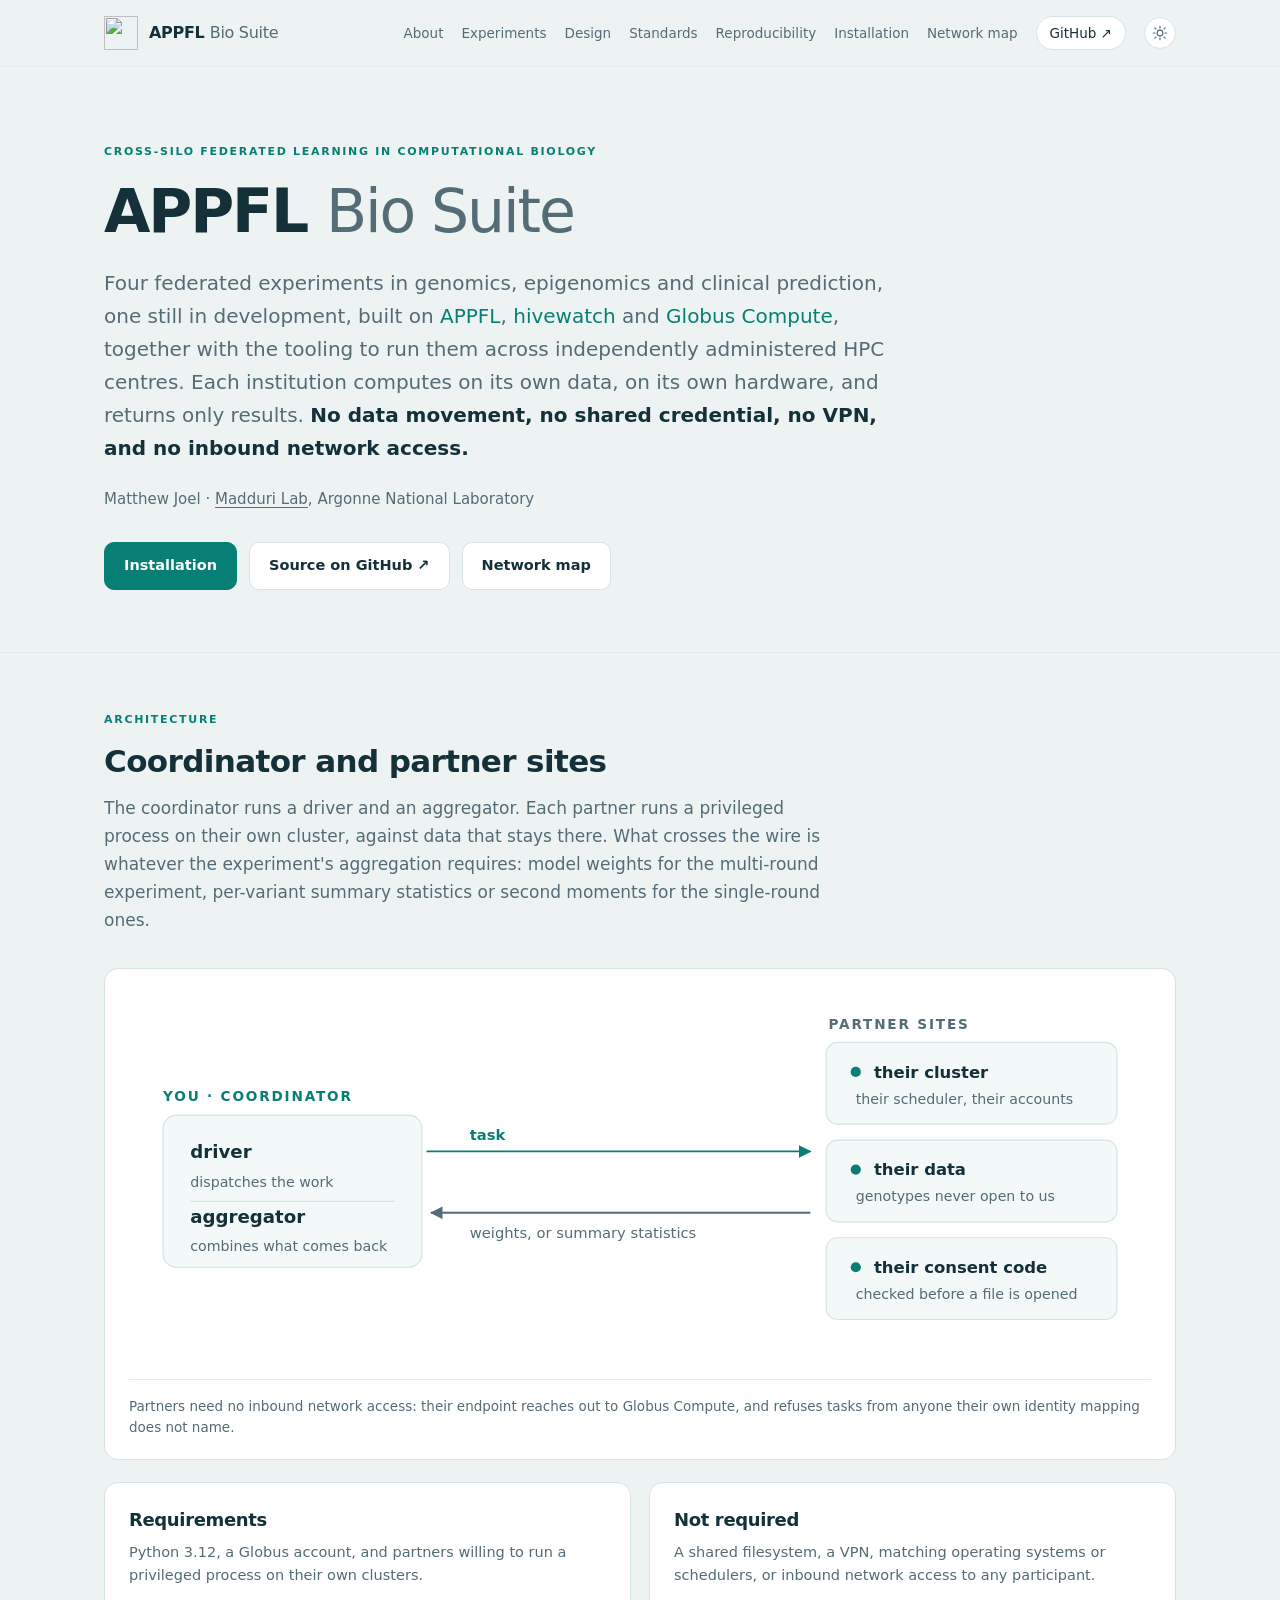
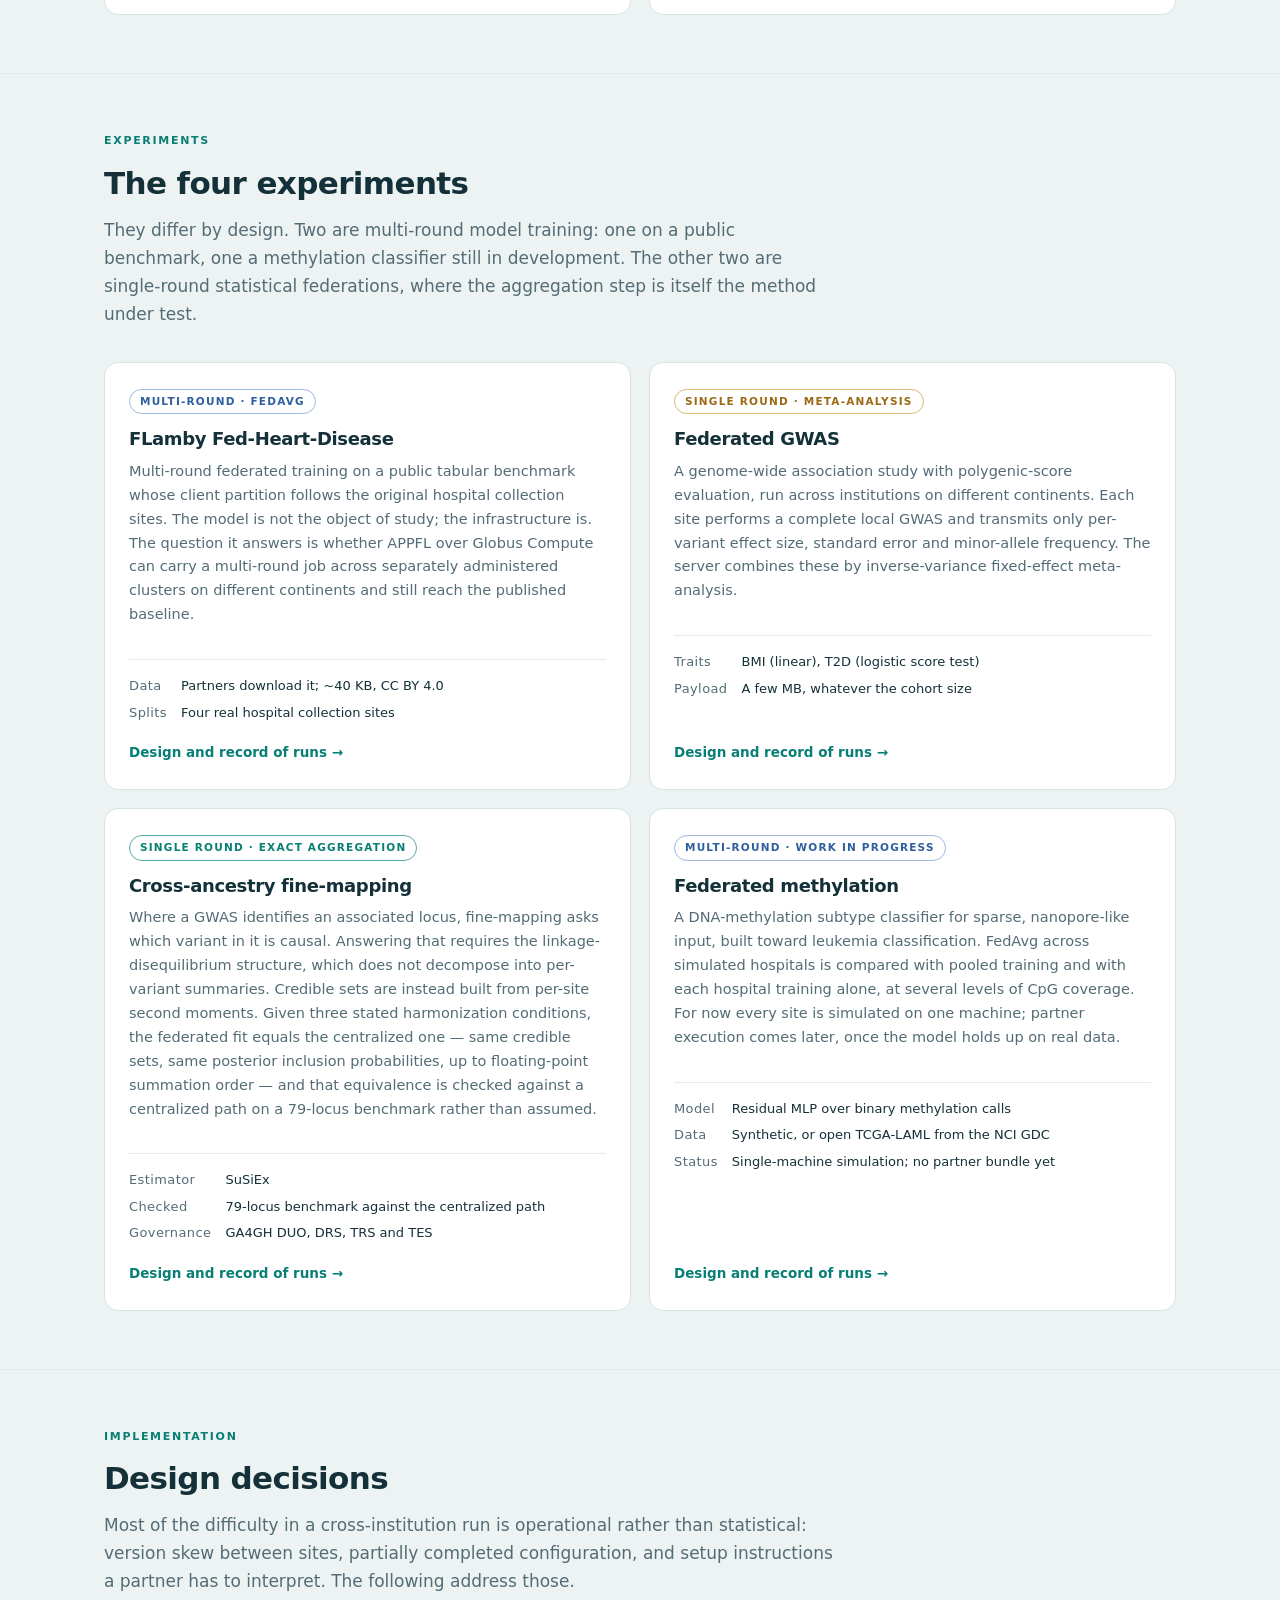
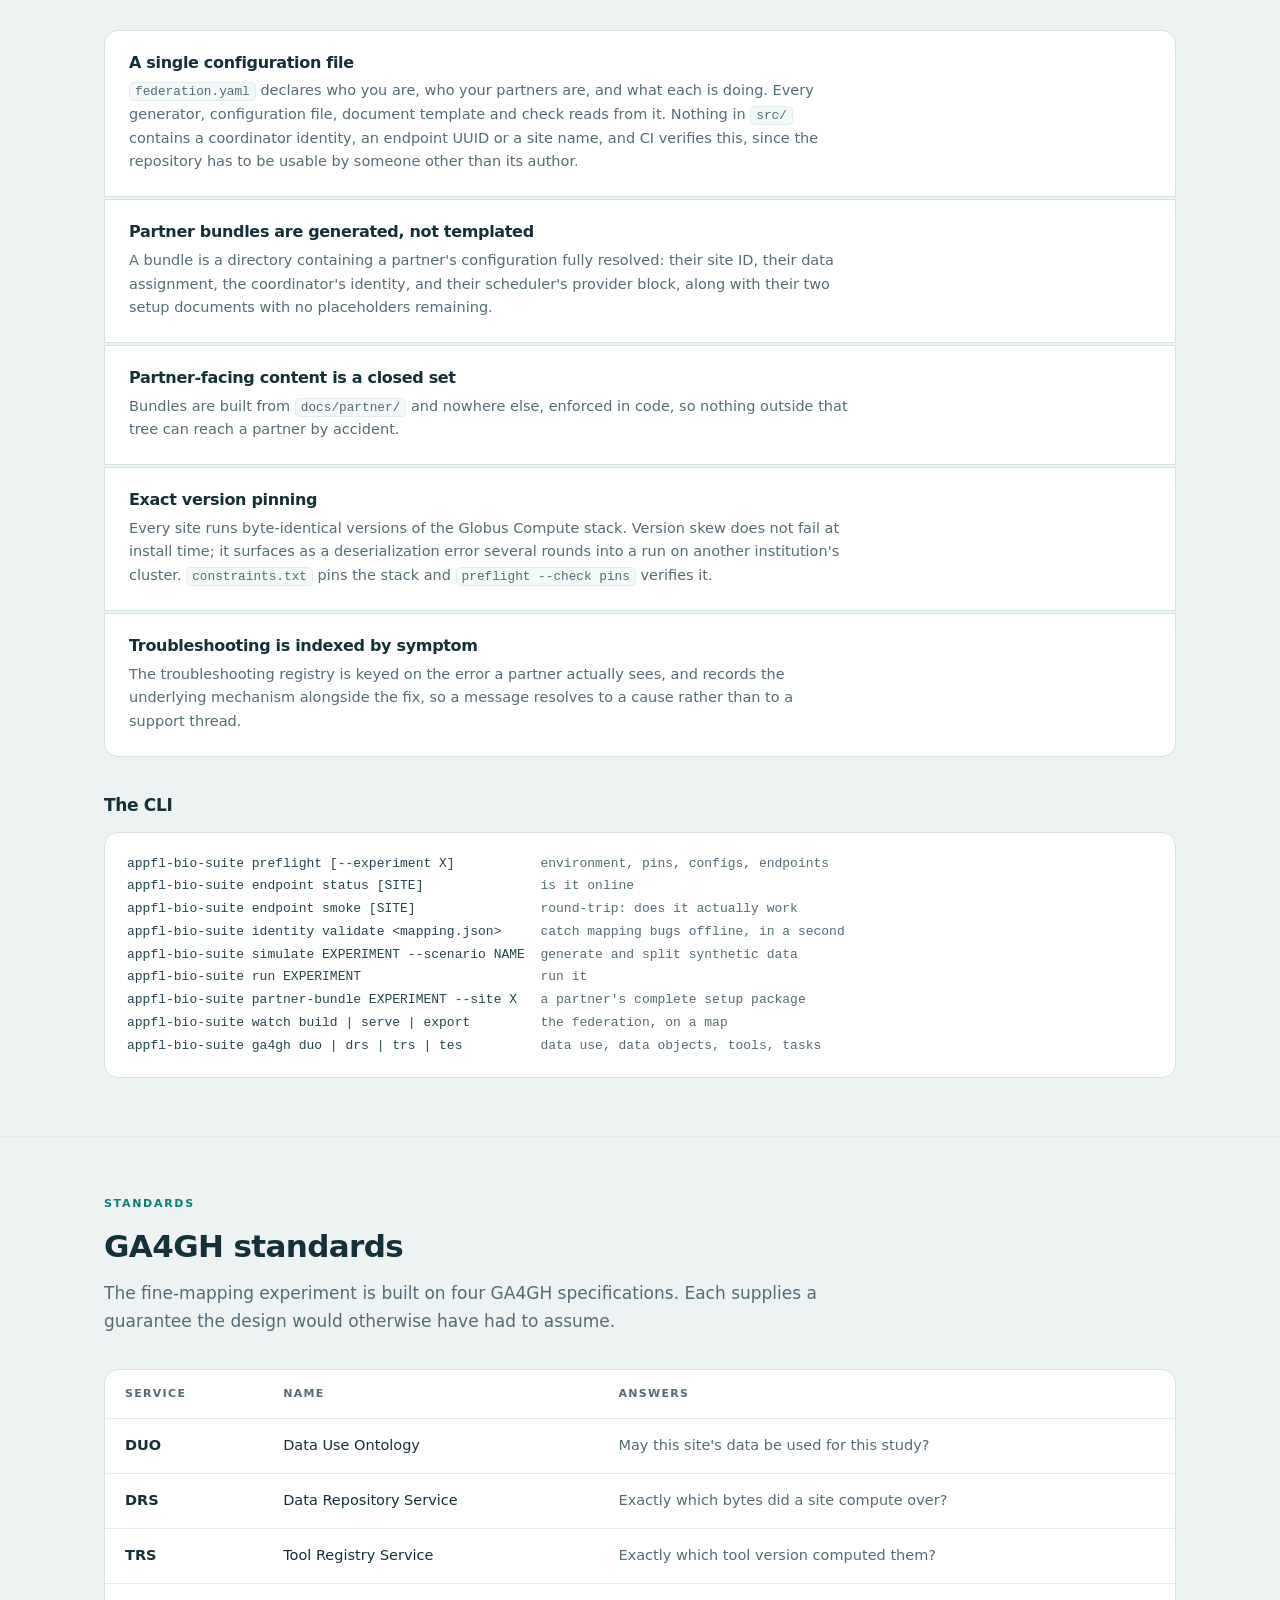
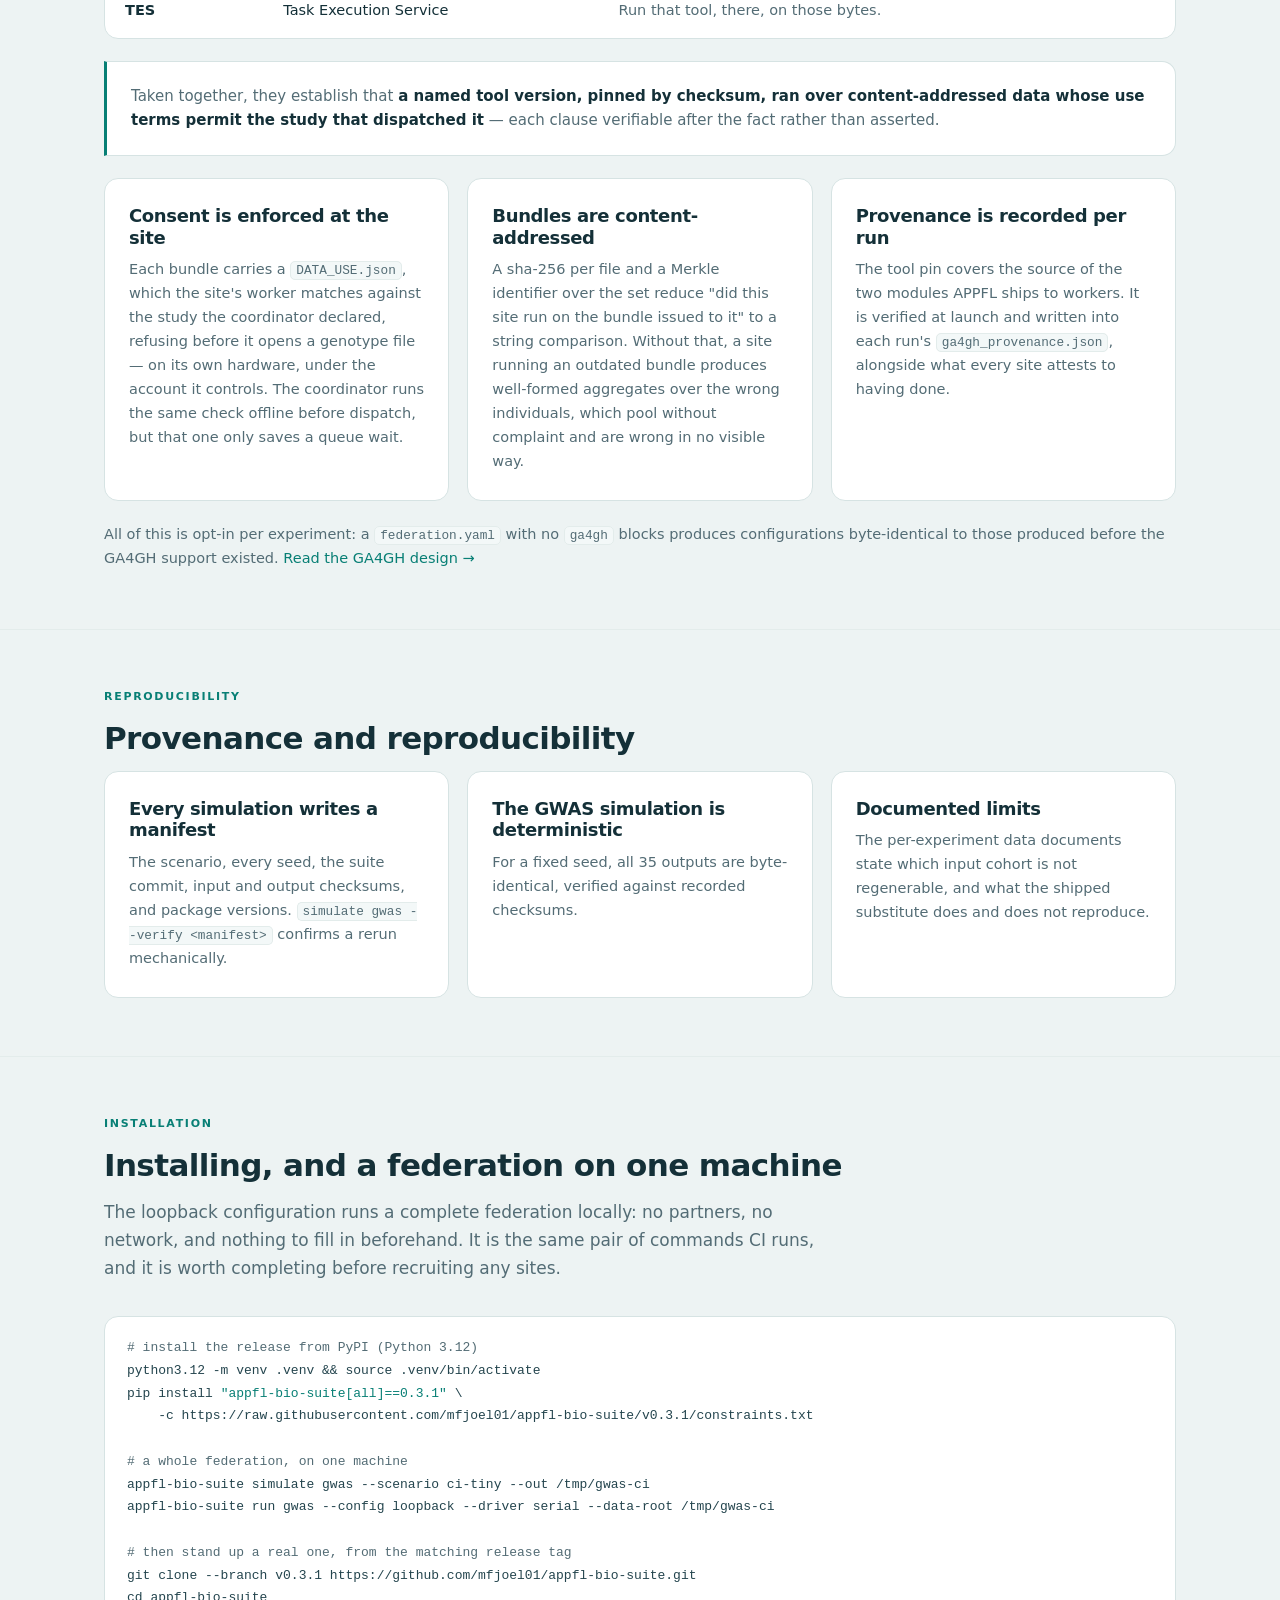
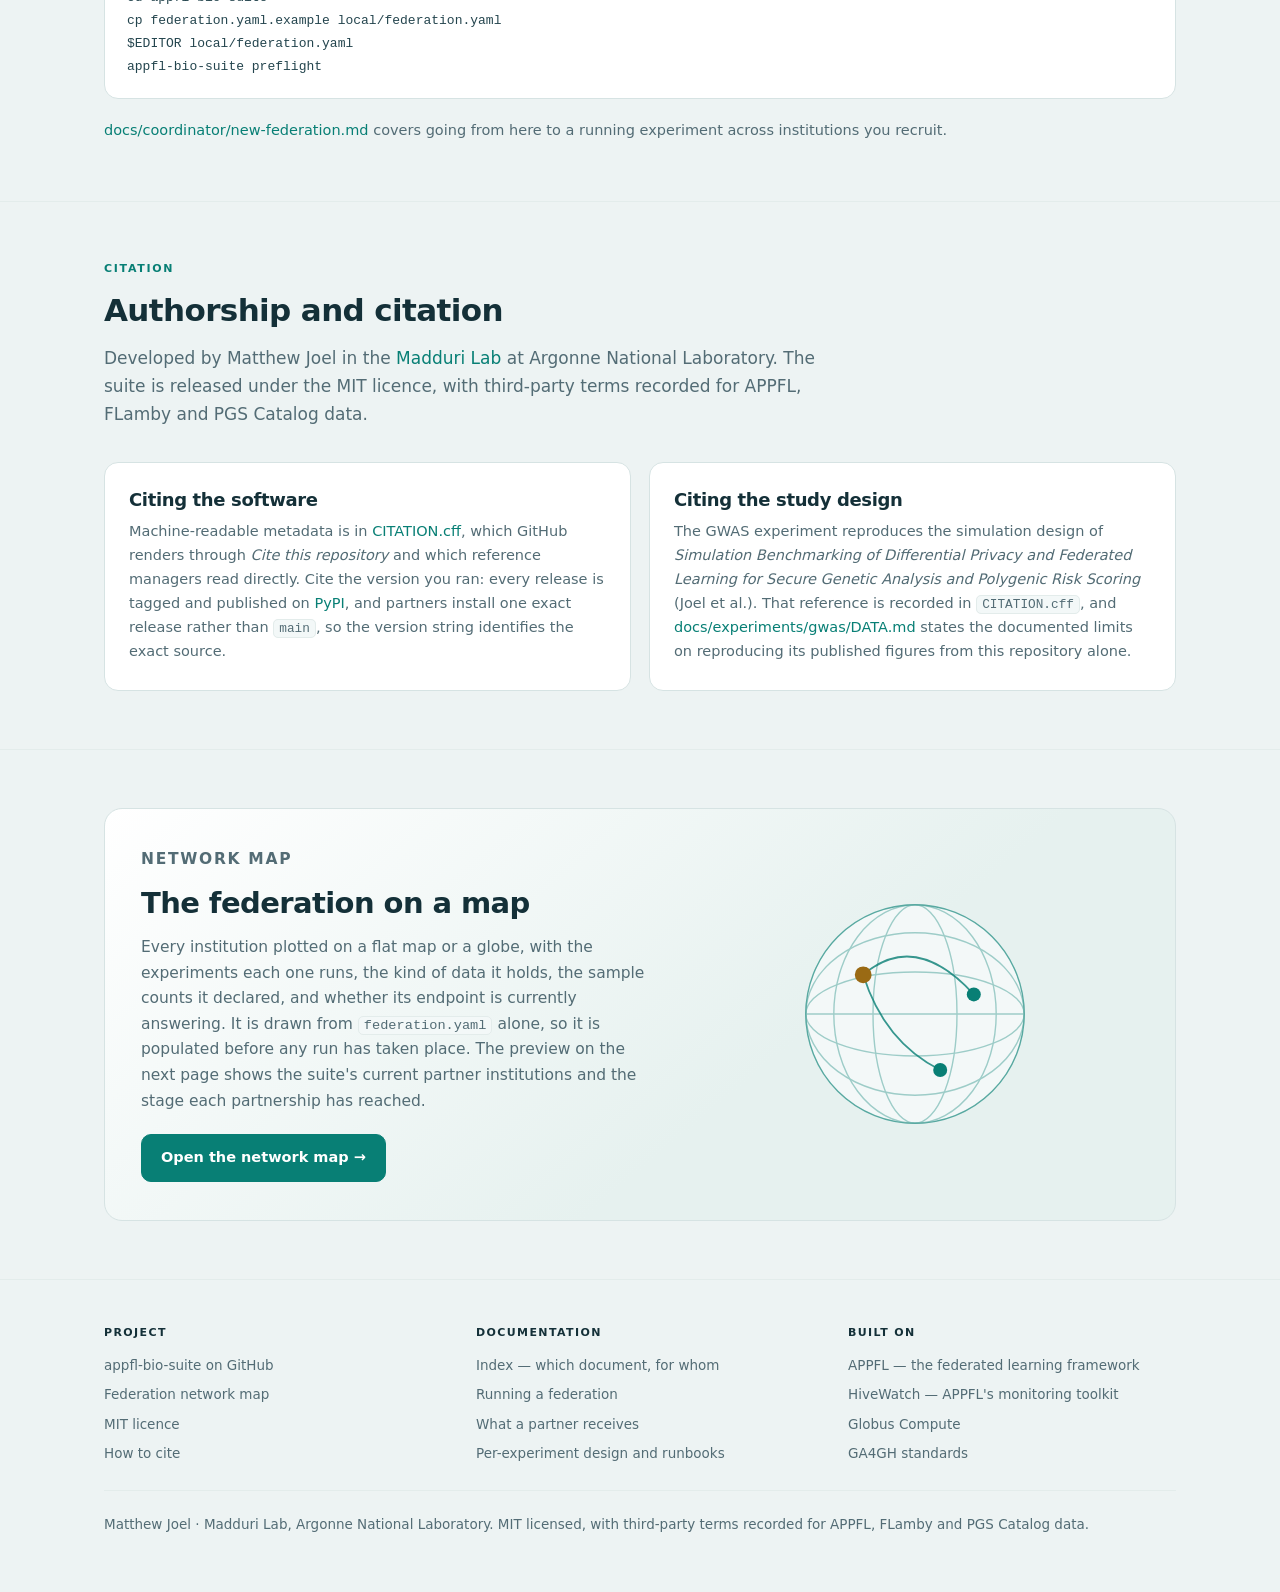
==== commit 5bdc6c84: "Release 0.3.1 Partner bundles generated by 0.3.0 still install the suite from the v0.3.0 Git tag, be" ====
--- a/website/index.html
+++ b/website/index.html
@@ -415,15 +415,15 @@
 
     <pre><code><span class="c"># install the release from PyPI (Python 3.12)</span>
 python3.12 -m venv .venv &amp;&amp; source .venv/bin/activate
-pip install <span class="k">"appfl-bio-suite[all]==0.3.0"</span> \
-    -c https://raw.githubusercontent.com/mfjoel01/appfl-bio-suite/v0.3.0/constraints.txt
+pip install <span class="k">"appfl-bio-suite[all]==0.3.1"</span> \
+    -c https://raw.githubusercontent.com/mfjoel01/appfl-bio-suite/v0.3.1/constraints.txt
 
 <span class="c"># a whole federation, on one machine</span>
 appfl-bio-suite simulate gwas --scenario ci-tiny --out /tmp/gwas-ci
 appfl-bio-suite run gwas --config loopback --driver serial --data-root /tmp/gwas-ci
 
 <span class="c"># then stand up a real one, from the matching release tag</span>
-git clone --branch v0.3.0 https://github.com/mfjoel01/appfl-bio-suite.git
+git clone --branch v0.3.1 https://github.com/mfjoel01/appfl-bio-suite.git
 cd appfl-bio-suite
 cp federation.yaml.example local/federation.yaml
 $EDITOR local/federation.yaml
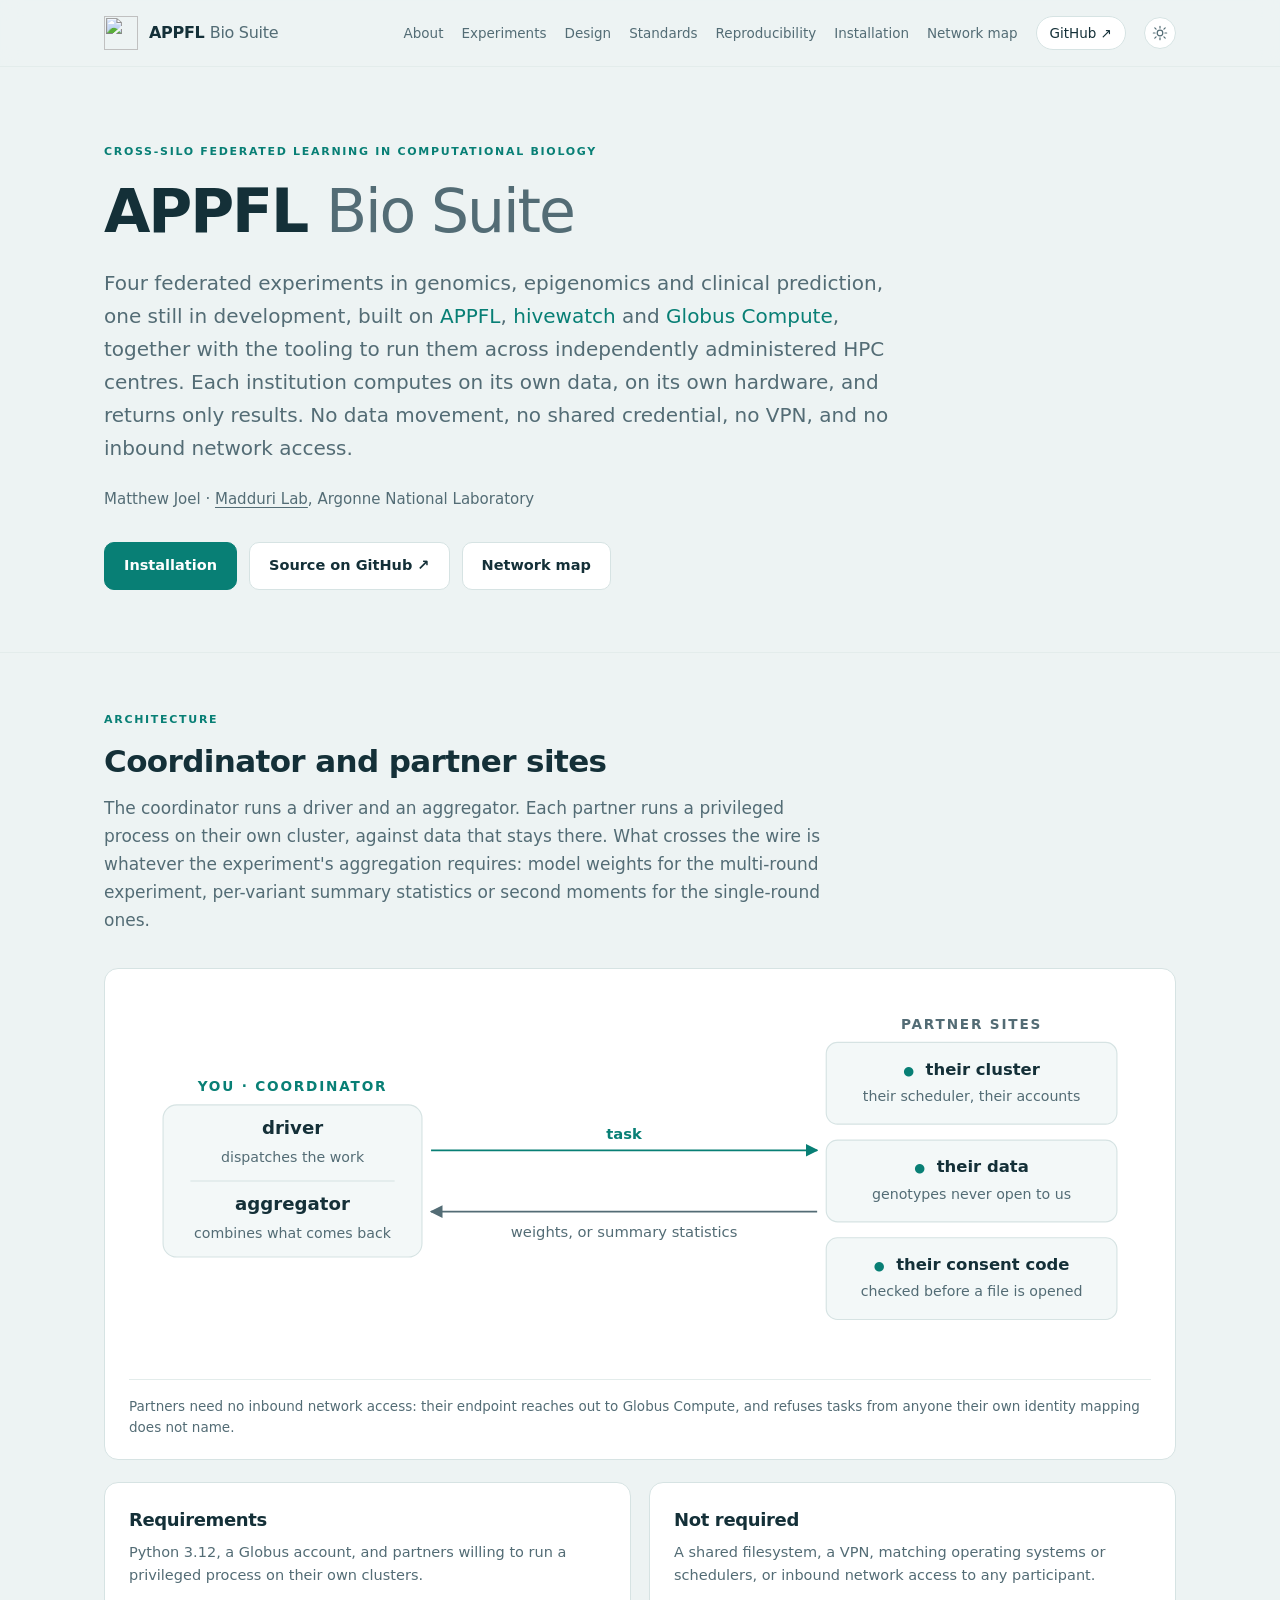
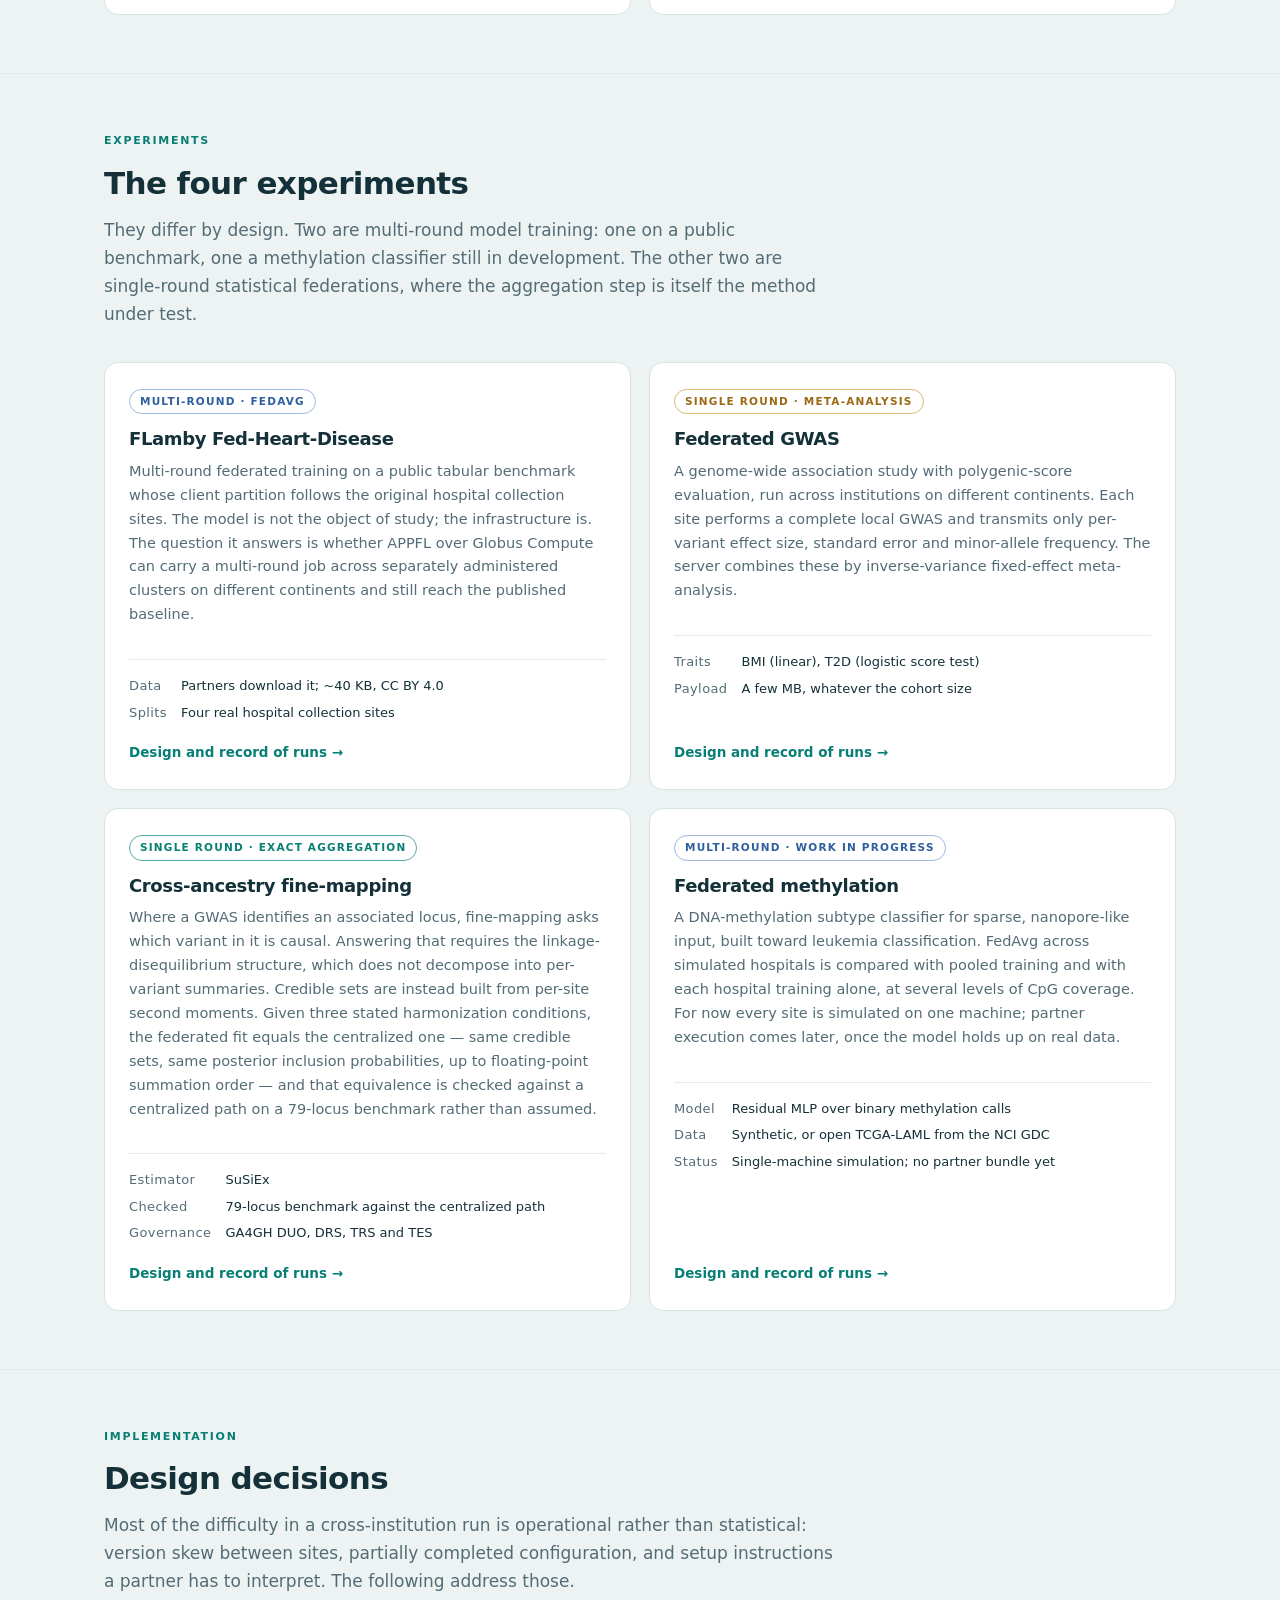
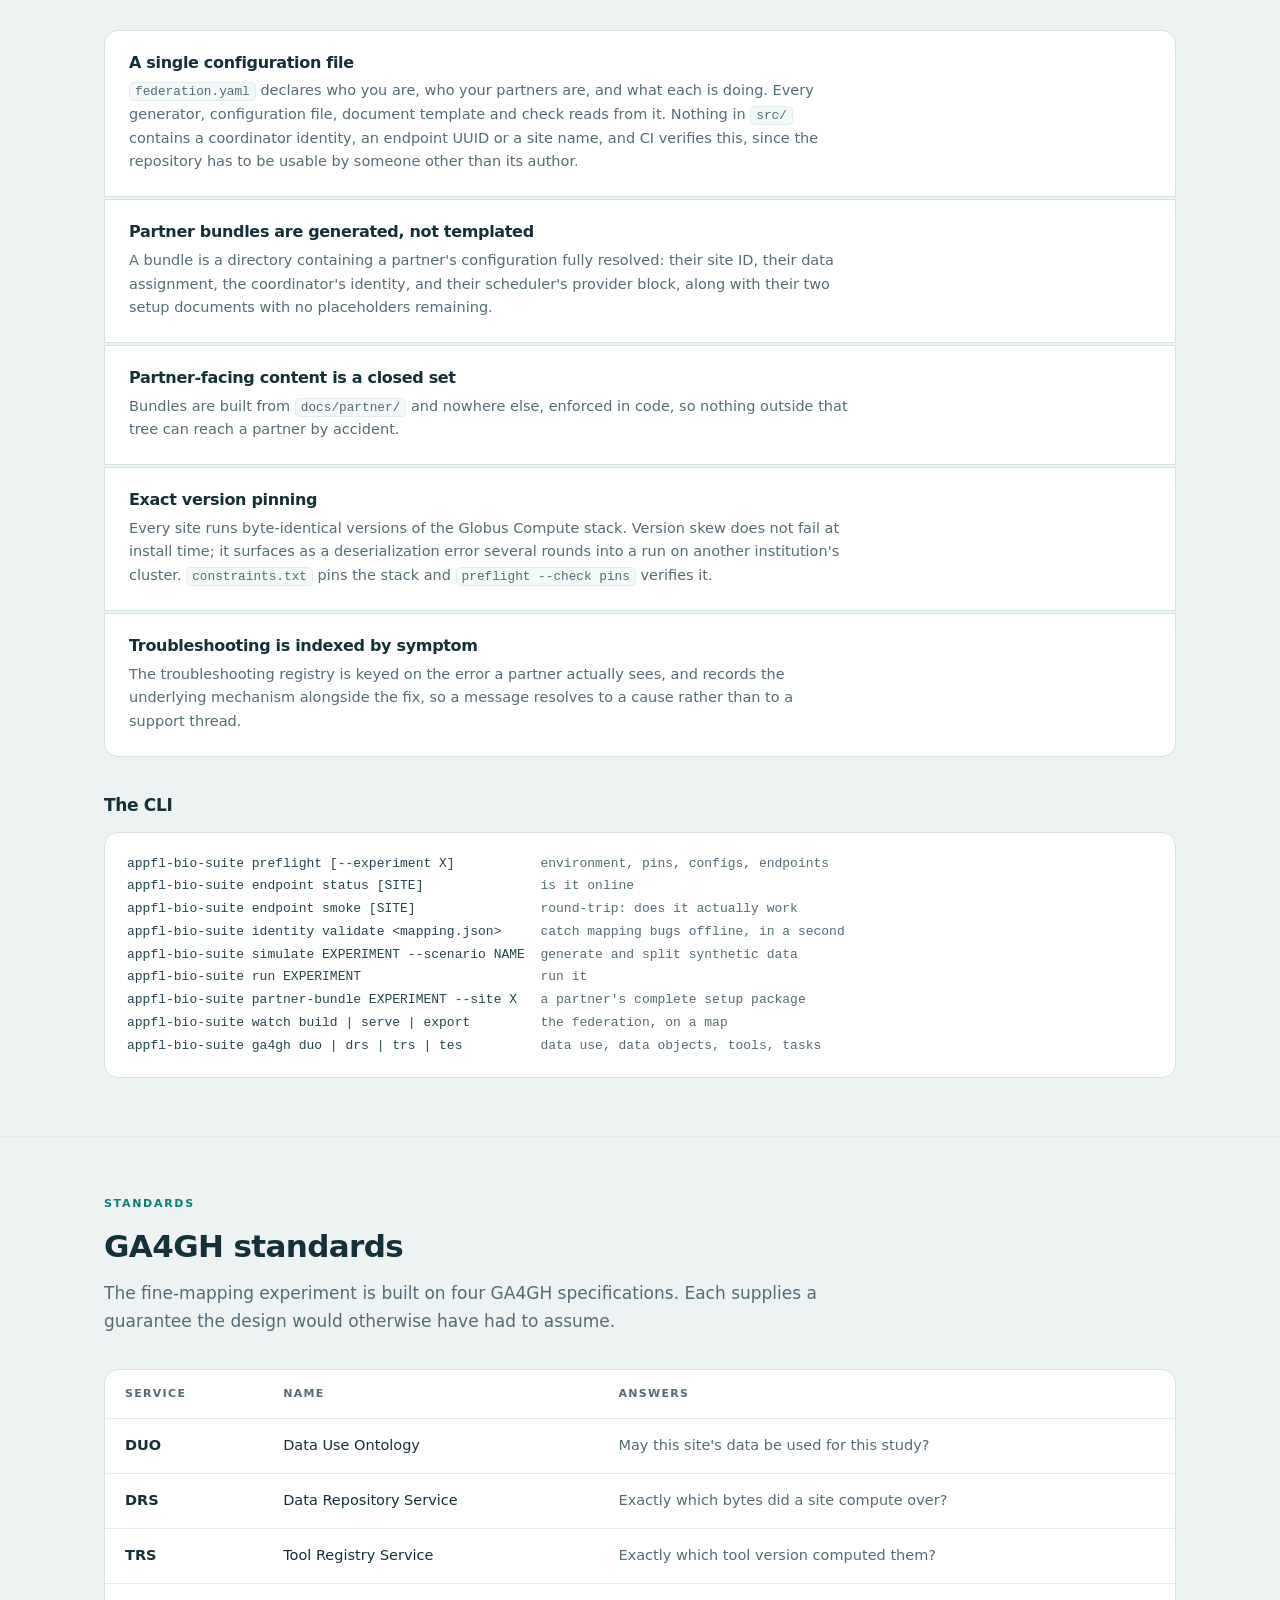
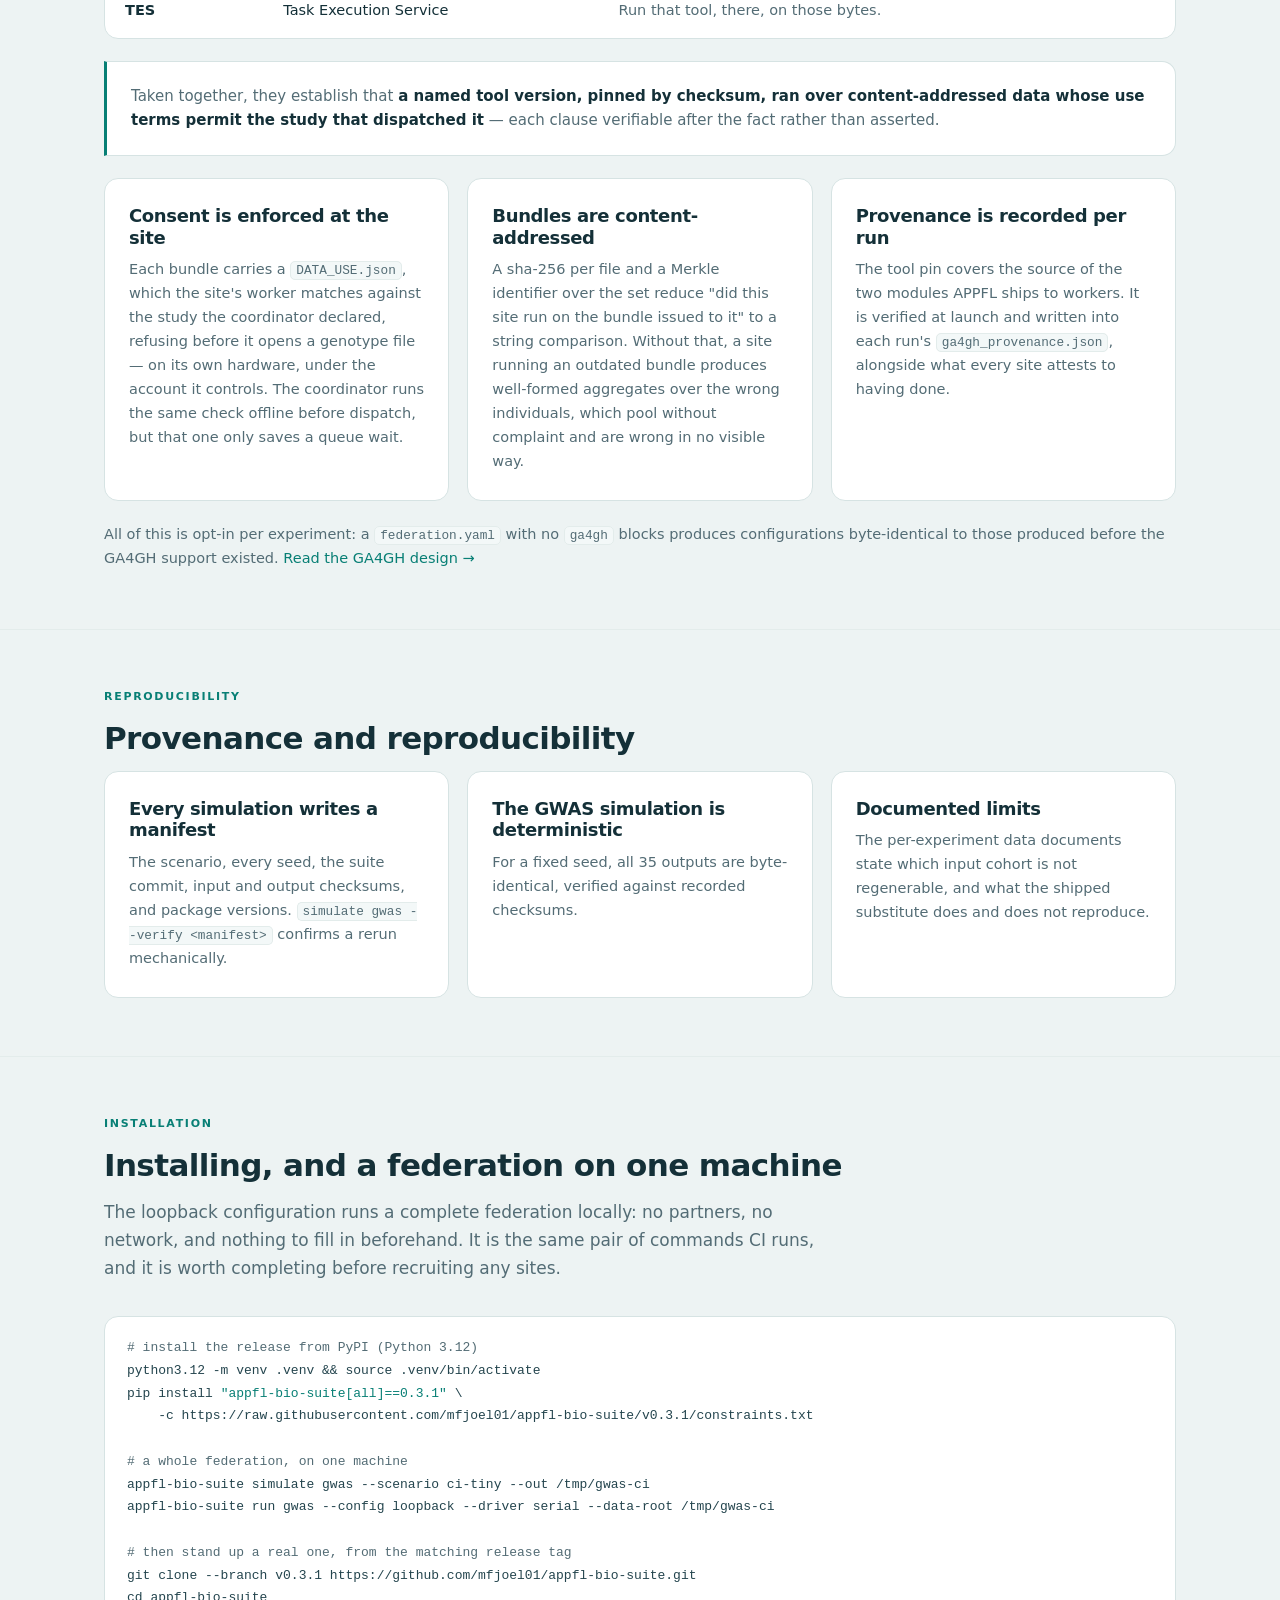
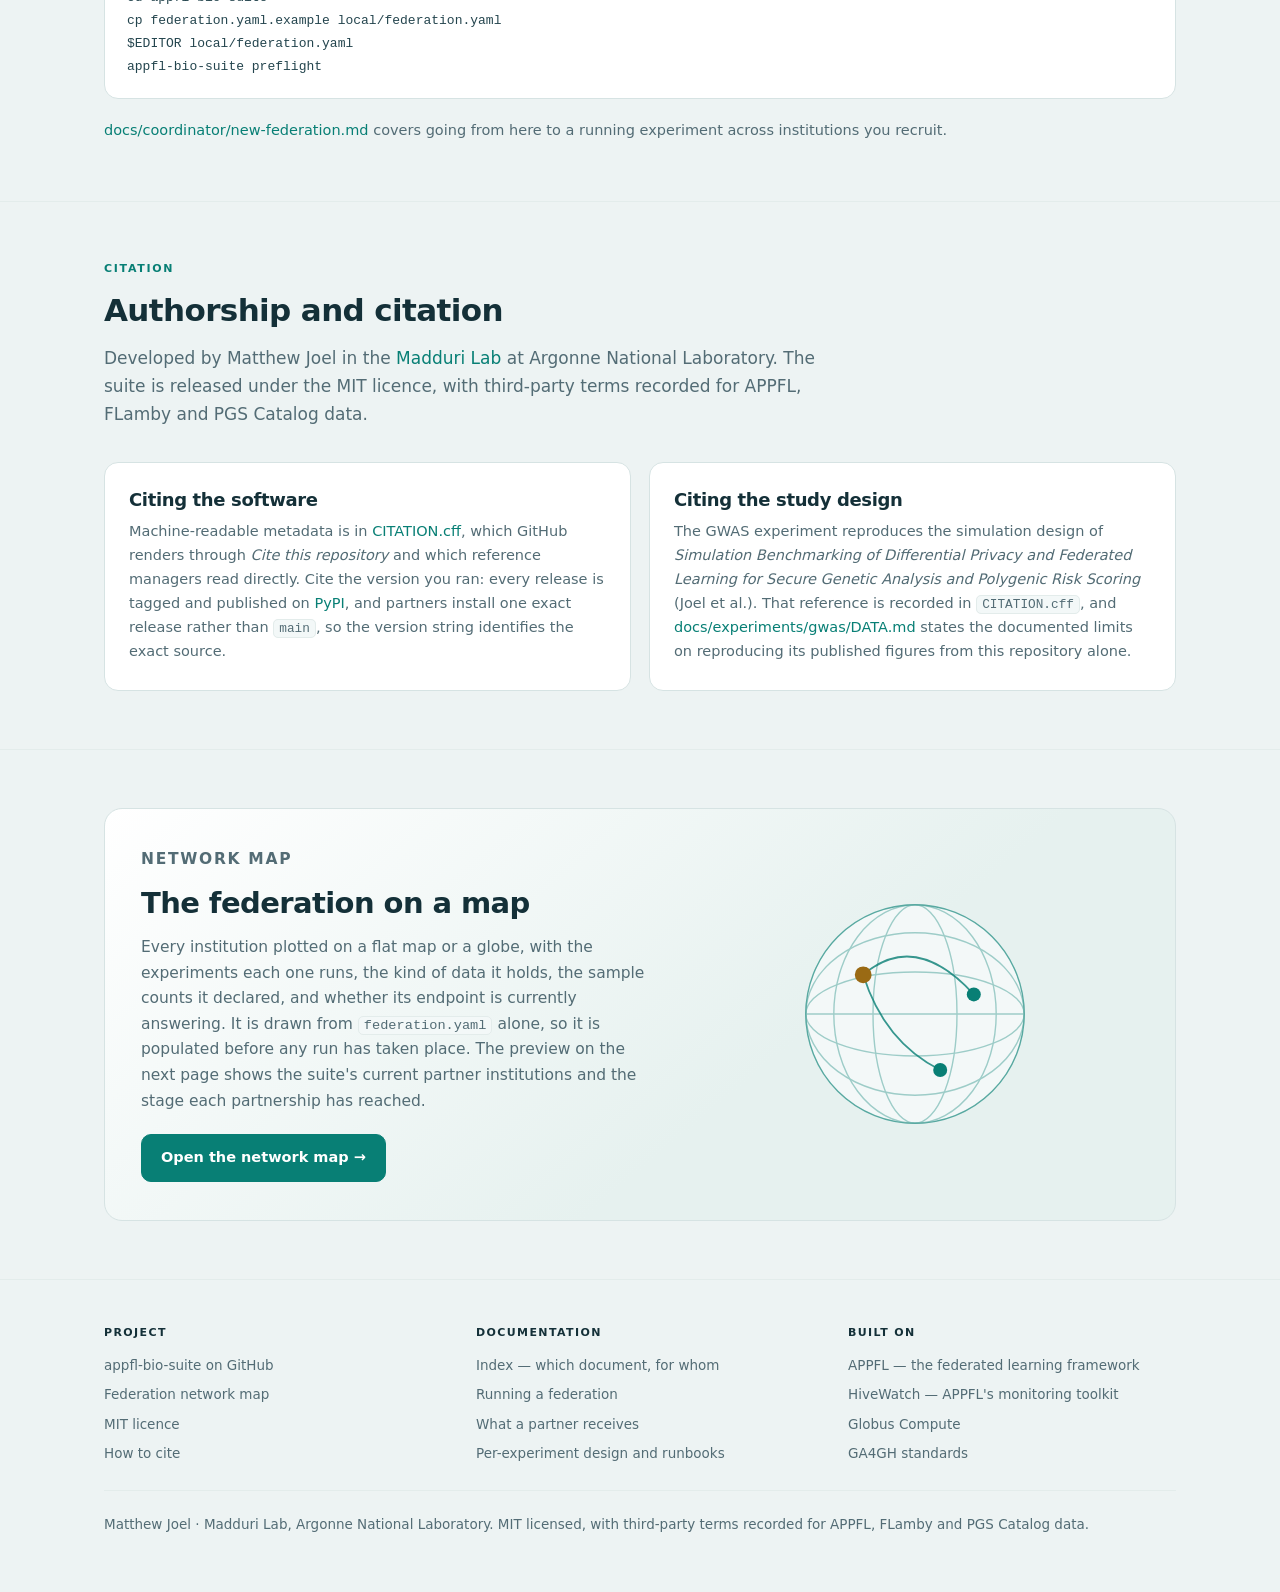
==== commit 22c883f2: "Centre the architecture figure and unbold the hero tagline The hero's closing sentence ("No data mov" ====
--- a/website/index.html
+++ b/website/index.html
@@ -62,8 +62,8 @@
       <a href="https://www.globus.org/compute">Globus&nbsp;Compute</a>, together with the
       tooling to run them across independently administered HPC centres. Each institution
       computes on its own data, on its own hardware, and returns only results.
-      <strong>No data movement, no shared credential, no VPN, and no inbound network
-      access.</strong>
+      No data movement, no shared credential, no VPN, and no inbound network
+      access.
     </p>
 
     <p class="byline">
@@ -100,24 +100,27 @@
           returned.</desc>
 
         <!-- coordinator -->
-        <text x="30" y="92" fill="var(--accent)" font-size="12" font-weight="600" letter-spacing="1.6">YOU · COORDINATOR</text>
-        <rect x="30" y="104" width="228" height="134" rx="12" fill="var(--surface-2)" stroke="var(--border)"/>
-        <text x="54" y="142" fill="var(--text)" font-size="16" font-weight="600">driver</text>
-        <text x="54" y="167" fill="var(--muted)" font-size="12.5">dispatches the work</text>
-        <line x1="54" y1="180" x2="234" y2="180" stroke="var(--border)"/>
-        <text x="54" y="199" fill="var(--text)" font-size="16" font-weight="600">aggregator</text>
-        <text x="54" y="224" fill="var(--muted)" font-size="12.5">combines what comes back</text>
+        <!-- Layout: everything centres on the partner column (y = 162). The coordinator
+             box is x 30–258 (centre 144), the cards x 614–870 (centre 742), and the
+             arrows span the gap between them (centre 436). -->
+        <text x="144" y="83" fill="var(--accent)" font-size="12" font-weight="600" letter-spacing="1.6" text-anchor="middle">YOU · COORDINATOR</text>
+        <rect x="30" y="95" width="228" height="134" rx="12" fill="var(--surface-2)" stroke="var(--border)"/>
+        <text x="144" y="120.5" fill="var(--text)" font-size="16" font-weight="600" text-anchor="middle">driver</text>
+        <text x="144" y="145.5" fill="var(--muted)" font-size="12.5" text-anchor="middle">dispatches the work</text>
+        <line x1="54" y1="162" x2="234" y2="162" stroke="var(--border)"/>
+        <text x="144" y="187.5" fill="var(--text)" font-size="16" font-weight="600" text-anchor="middle">aggregator</text>
+        <text x="144" y="212.5" fill="var(--muted)" font-size="12.5" text-anchor="middle">combines what comes back</text>
 
         <!-- flows -->
         <g stroke="var(--accent)" stroke-width="1.6" fill="none">
-          <path d="M262 136 H600" marker-end="url(#arrow-fwd)"/>
+          <path d="M266 135 H606" marker-end="url(#arrow-fwd)"/>
         </g>
-        <text x="300" y="126" fill="var(--accent)" font-size="13" font-weight="600">task</text>
+        <text x="436" y="125" fill="var(--accent)" font-size="13" font-weight="600" text-anchor="middle">task</text>
 
         <g stroke="var(--muted)" stroke-width="1.6" fill="none">
-          <path d="M600 190 H266" marker-end="url(#arrow-back)"/>
+          <path d="M606 189 H266" marker-end="url(#arrow-back)"/>
         </g>
-        <text x="300" y="212" fill="var(--muted)" font-size="13">weights, or summary statistics</text>
+        <text x="436" y="211" fill="var(--muted)" font-size="13" text-anchor="middle">weights, or summary statistics</text>
 
         <defs>
           <marker id="arrow-fwd" viewBox="0 0 10 10" refX="9" refY="5" markerWidth="7" markerHeight="7" orient="auto-start-reverse">
@@ -129,21 +132,20 @@
         </defs>
 
         <!-- partner sites -->
-        <text x="616" y="28" fill="var(--muted)" font-size="12" font-weight="600" letter-spacing="1.6">PARTNER SITES</text>
+        <!-- The dot is a glyph inside the title so it stays beside the centred text
+             whatever width the system font gives the title. -->
+        <text x="742" y="28" fill="var(--muted)" font-size="12" font-weight="600" letter-spacing="1.6" text-anchor="middle">PARTNER SITES</text>
         <rect x="614" y="40" width="256" height="72" rx="10" fill="var(--surface-2)" stroke="var(--border)"/>
-        <circle cx="640" cy="66" r="4.5" fill="var(--accent)"/>
-        <text x="656" y="71" fill="var(--text)" font-size="14.5" font-weight="600">their cluster</text>
-        <text x="640" y="94" fill="var(--muted)" font-size="12.5">their scheduler, their accounts</text>
+        <text x="742" y="68.5" fill="var(--text)" font-size="14.5" font-weight="600" text-anchor="middle"><tspan fill="var(--accent)" font-size="11">●</tspan>&#160; their cluster</text>
+        <text x="742" y="91.5" fill="var(--muted)" font-size="12.5" text-anchor="middle">their scheduler, their accounts</text>
 
         <rect x="614" y="126" width="256" height="72" rx="10" fill="var(--surface-2)" stroke="var(--border)"/>
-        <circle cx="640" cy="152" r="4.5" fill="var(--accent)"/>
-        <text x="656" y="157" fill="var(--text)" font-size="14.5" font-weight="600">their data</text>
-        <text x="640" y="180" fill="var(--muted)" font-size="12.5">genotypes never open to us</text>
+        <text x="742" y="154.5" fill="var(--text)" font-size="14.5" font-weight="600" text-anchor="middle"><tspan fill="var(--accent)" font-size="11">●</tspan>&#160; their data</text>
+        <text x="742" y="177.5" fill="var(--muted)" font-size="12.5" text-anchor="middle">genotypes never open to us</text>
 
         <rect x="614" y="212" width="256" height="72" rx="10" fill="var(--surface-2)" stroke="var(--border)"/>
-        <circle cx="640" cy="238" r="4.5" fill="var(--accent)"/>
-        <text x="656" y="243" fill="var(--text)" font-size="14.5" font-weight="600">their consent code</text>
-        <text x="640" y="266" fill="var(--muted)" font-size="12.5">checked before a file is opened</text>
+        <text x="742" y="240.5" fill="var(--text)" font-size="14.5" font-weight="600" text-anchor="middle"><tspan fill="var(--accent)" font-size="11">●</tspan>&#160; their consent code</text>
+        <text x="742" y="263.5" fill="var(--muted)" font-size="12.5" text-anchor="middle">checked before a file is opened</text>
       </svg>
       <figcaption>
         Partners need no inbound network access: their endpoint reaches out to Globus
--- a/website/assets/site.css
+++ b/website/assets/site.css
@@ -214,7 +214,6 @@
 .hero h1 { font-size: clamp(36px, 6.4vw, 60px); letter-spacing: -.035em; margin-bottom: 20px; }
 .hero h1 span { color: var(--muted); font-weight: 400; }
 .hero .lead { font-size: clamp(17px, 2.2vw, 20px); color: var(--muted); max-width: 62ch; }
-.hero .lead strong { color: var(--text); font-weight: 600; }
 
 .byline { margin-top: 22px; color: var(--muted); font-size: 15px; }
 .byline a { color: var(--muted); text-decoration: underline; text-underline-offset: 3px; }
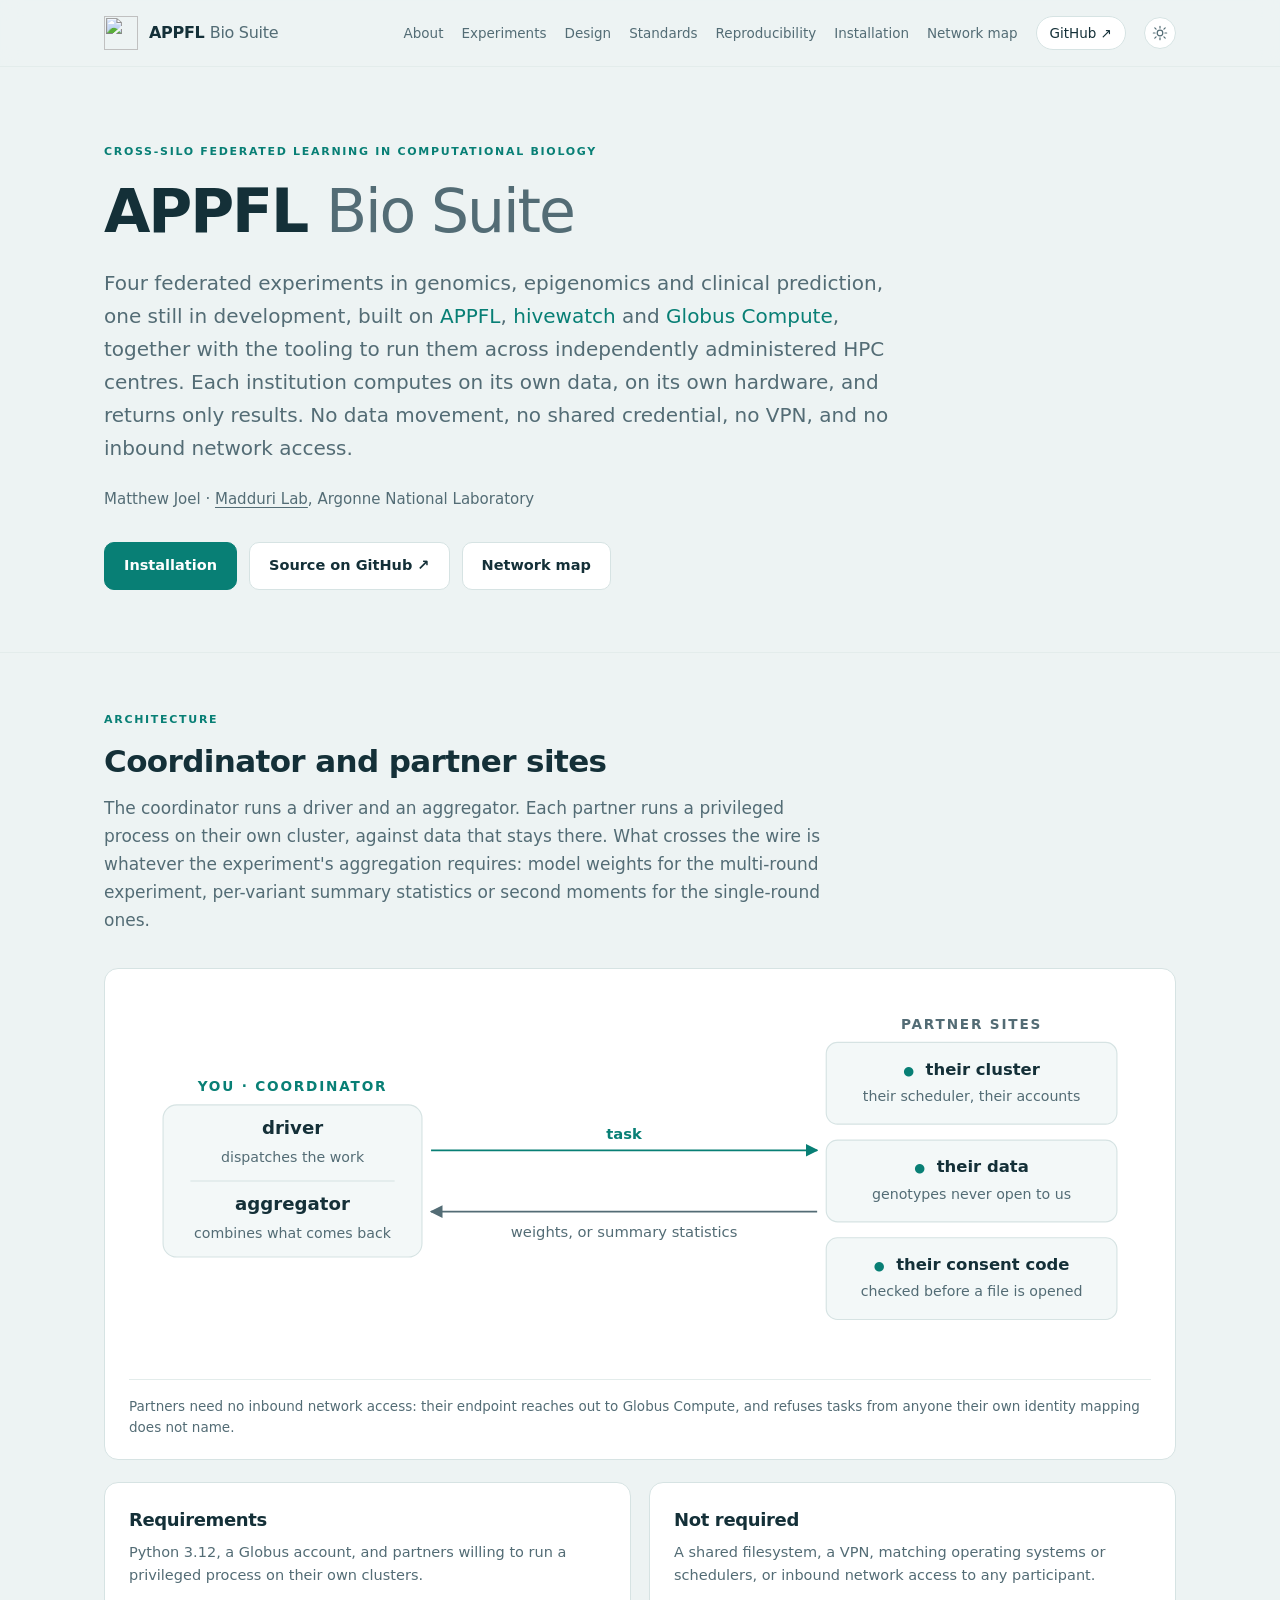
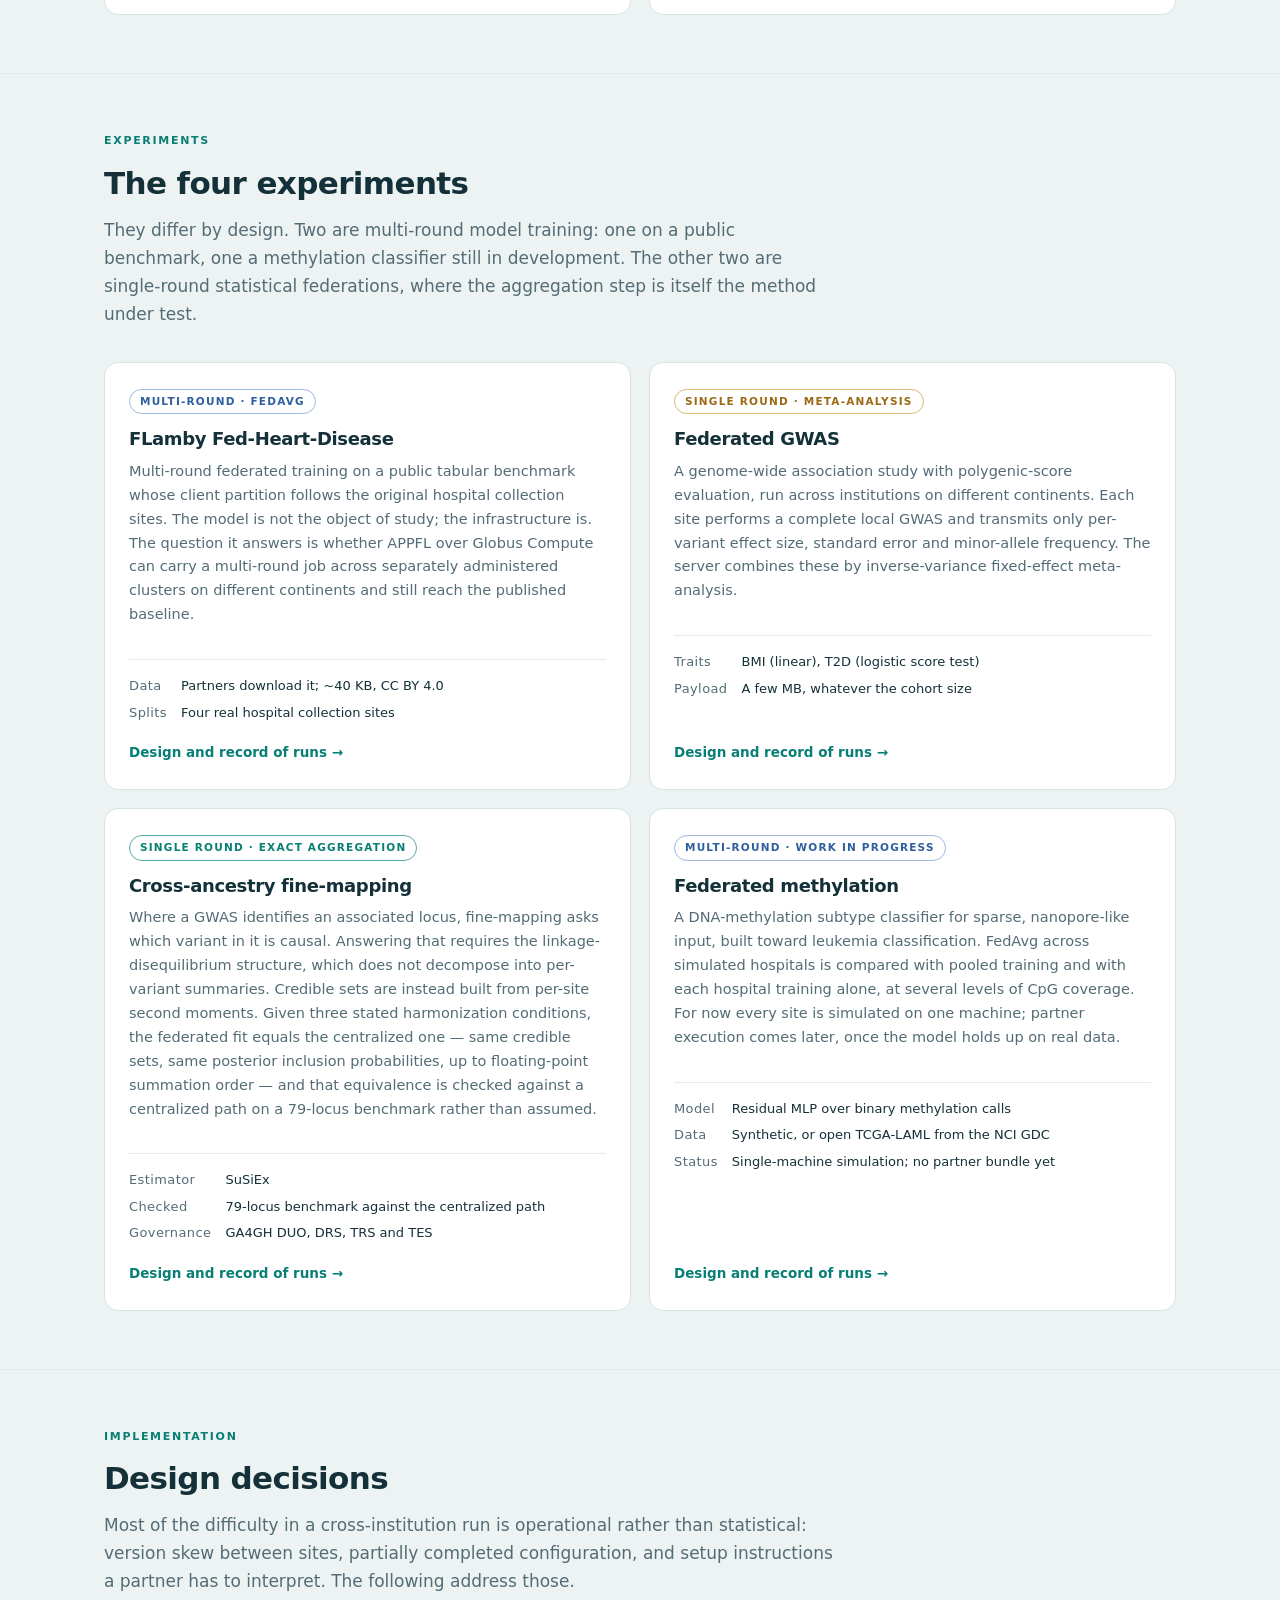
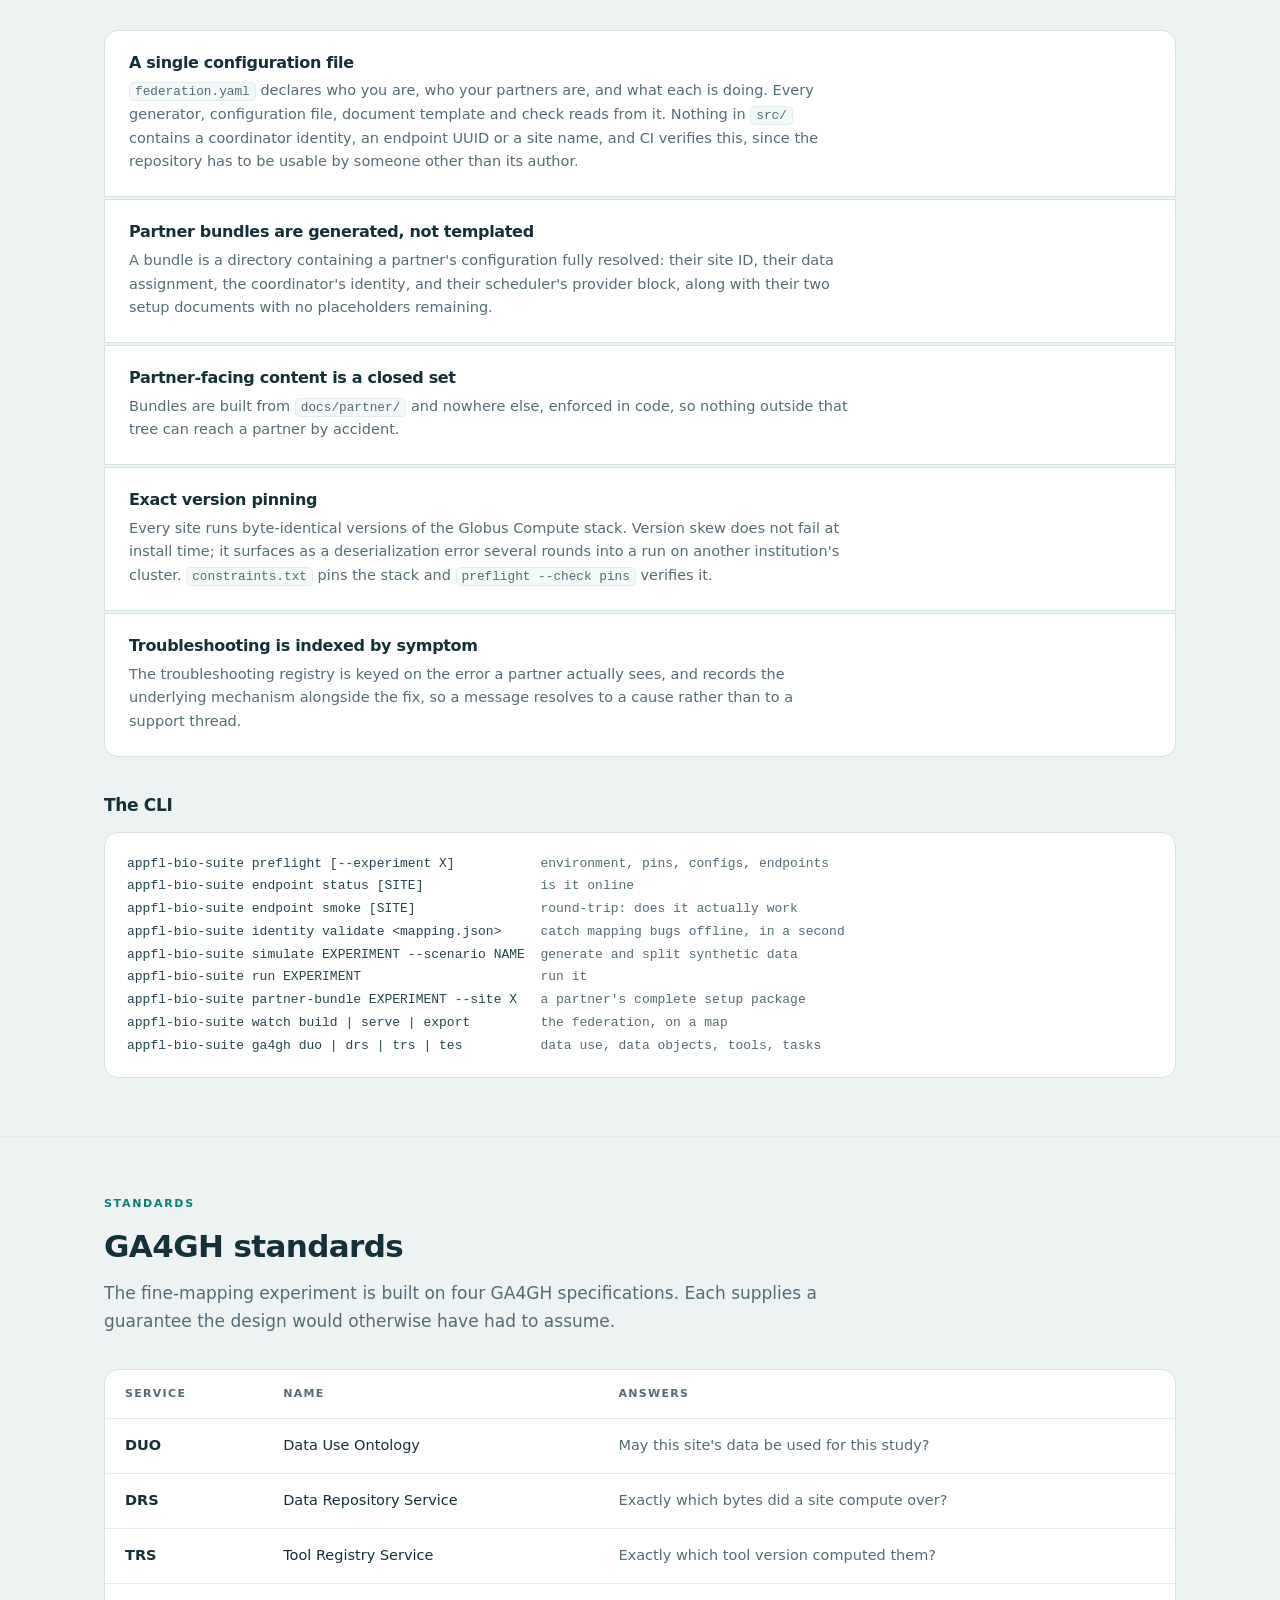
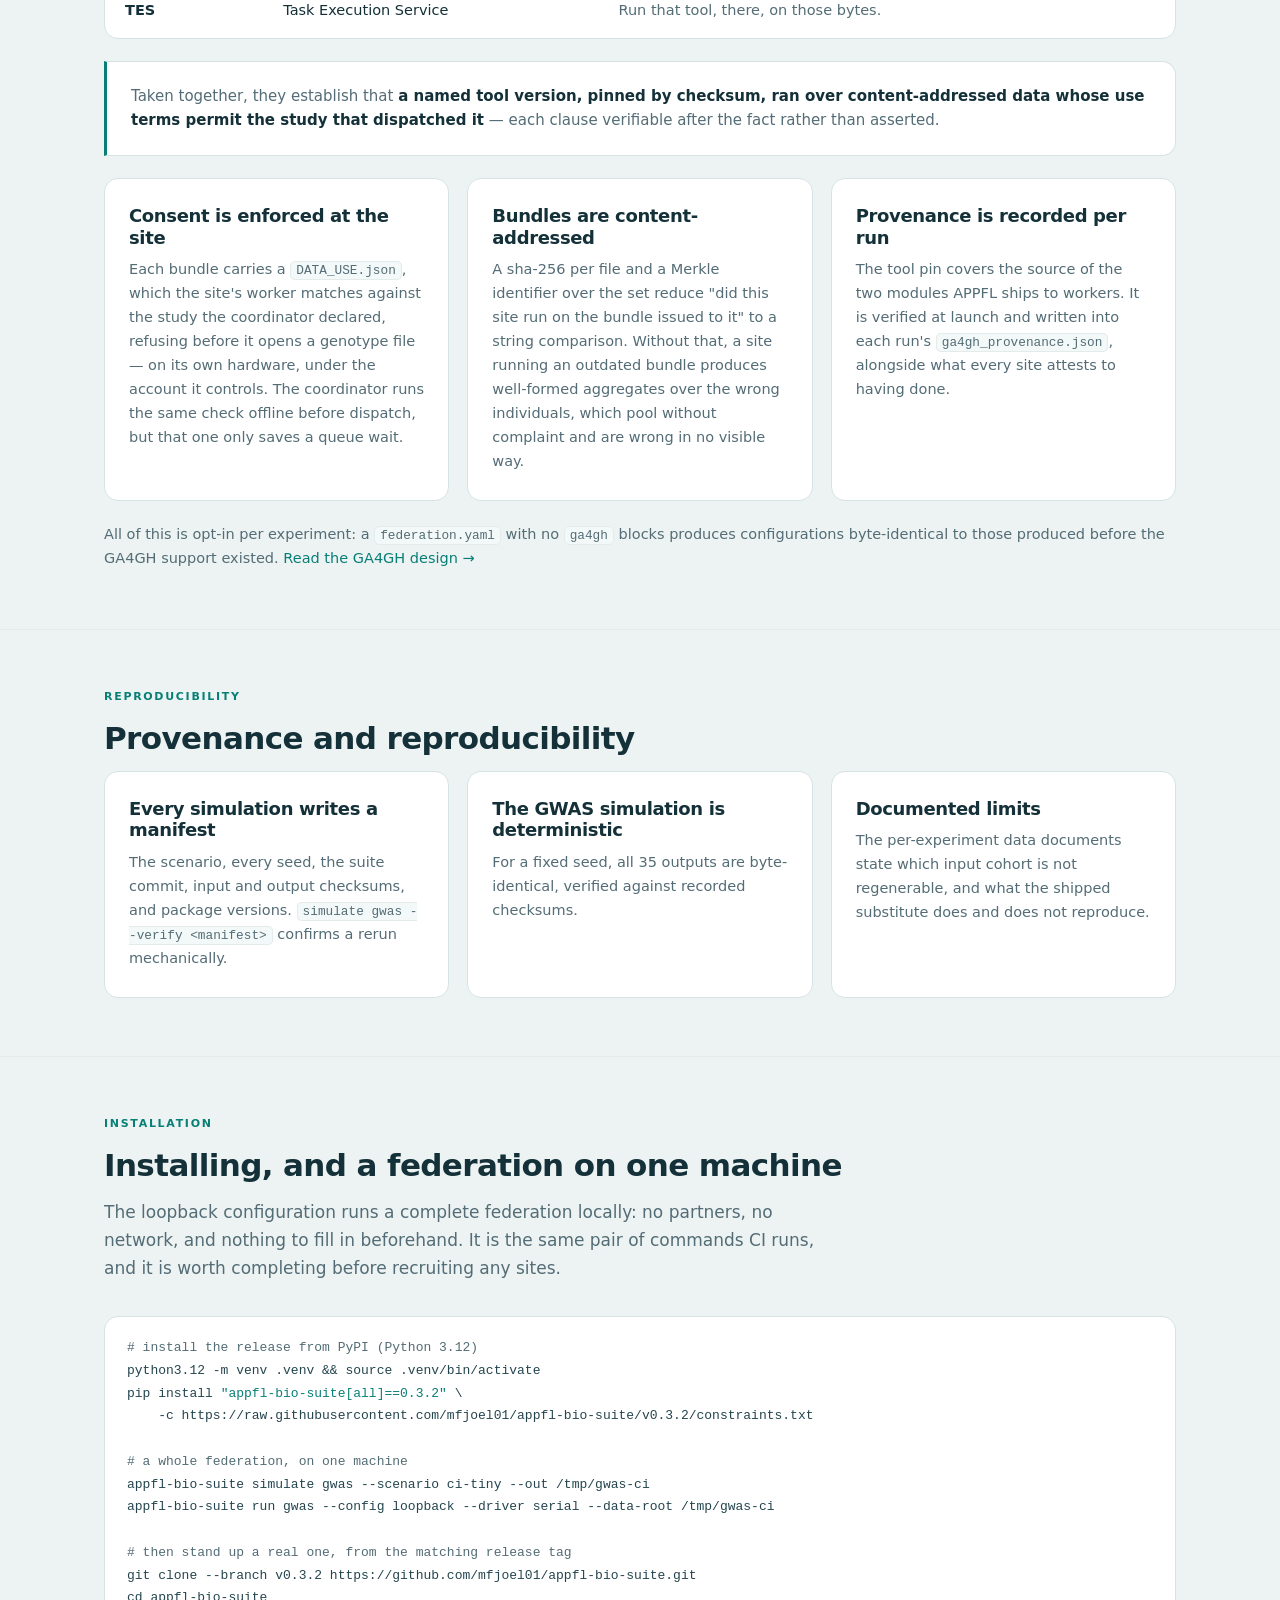
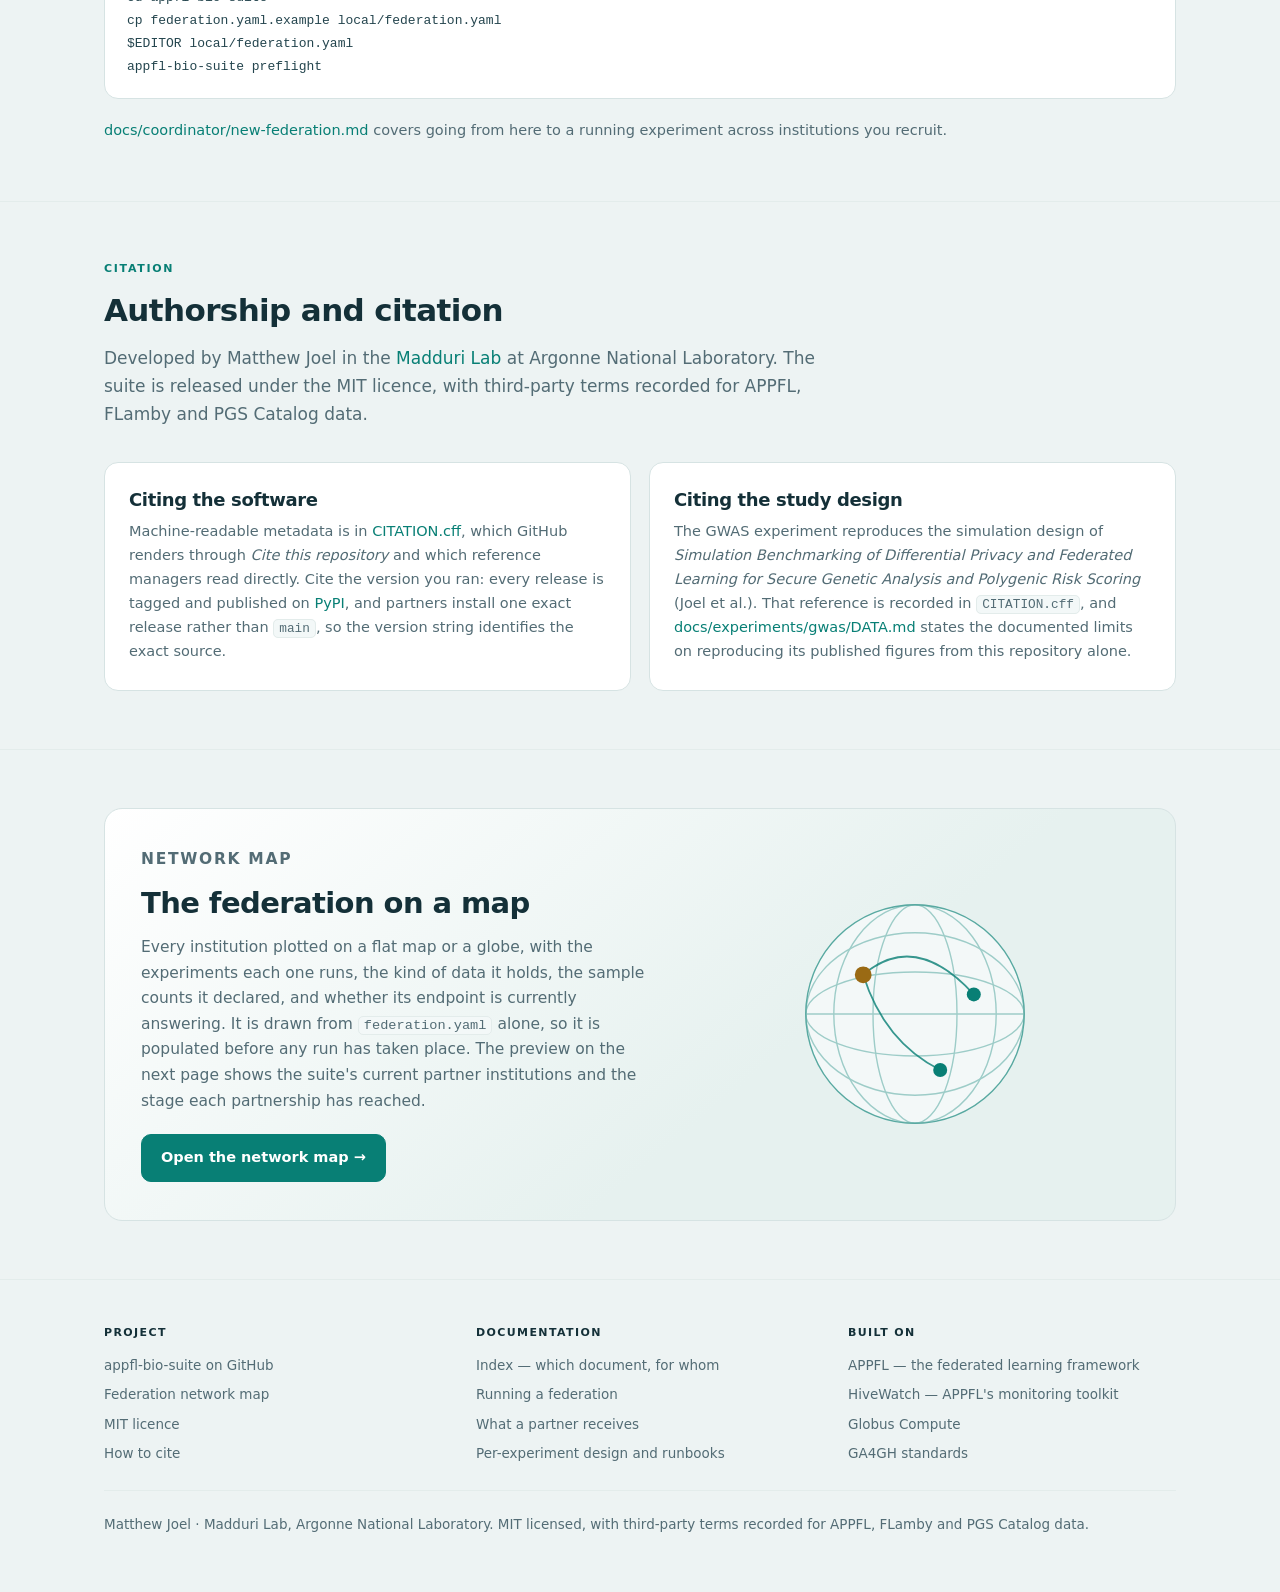
==== commit 97286e1b: "Release 0.3.2 Bump the version in pyproject.toml, __init__.py and CITATION.cff, point every document" ====
--- a/website/index.html
+++ b/website/index.html
@@ -417,15 +417,15 @@
 
     <pre><code><span class="c"># install the release from PyPI (Python 3.12)</span>
 python3.12 -m venv .venv &amp;&amp; source .venv/bin/activate
-pip install <span class="k">"appfl-bio-suite[all]==0.3.1"</span> \
-    -c https://raw.githubusercontent.com/mfjoel01/appfl-bio-suite/v0.3.1/constraints.txt
+pip install <span class="k">"appfl-bio-suite[all]==0.3.2"</span> \
+    -c https://raw.githubusercontent.com/mfjoel01/appfl-bio-suite/v0.3.2/constraints.txt
 
 <span class="c"># a whole federation, on one machine</span>
 appfl-bio-suite simulate gwas --scenario ci-tiny --out /tmp/gwas-ci
 appfl-bio-suite run gwas --config loopback --driver serial --data-root /tmp/gwas-ci
 
 <span class="c"># then stand up a real one, from the matching release tag</span>
-git clone --branch v0.3.1 https://github.com/mfjoel01/appfl-bio-suite.git
+git clone --branch v0.3.2 https://github.com/mfjoel01/appfl-bio-suite.git
 cd appfl-bio-suite
 cp federation.yaml.example local/federation.yaml
 $EDITOR local/federation.yaml
